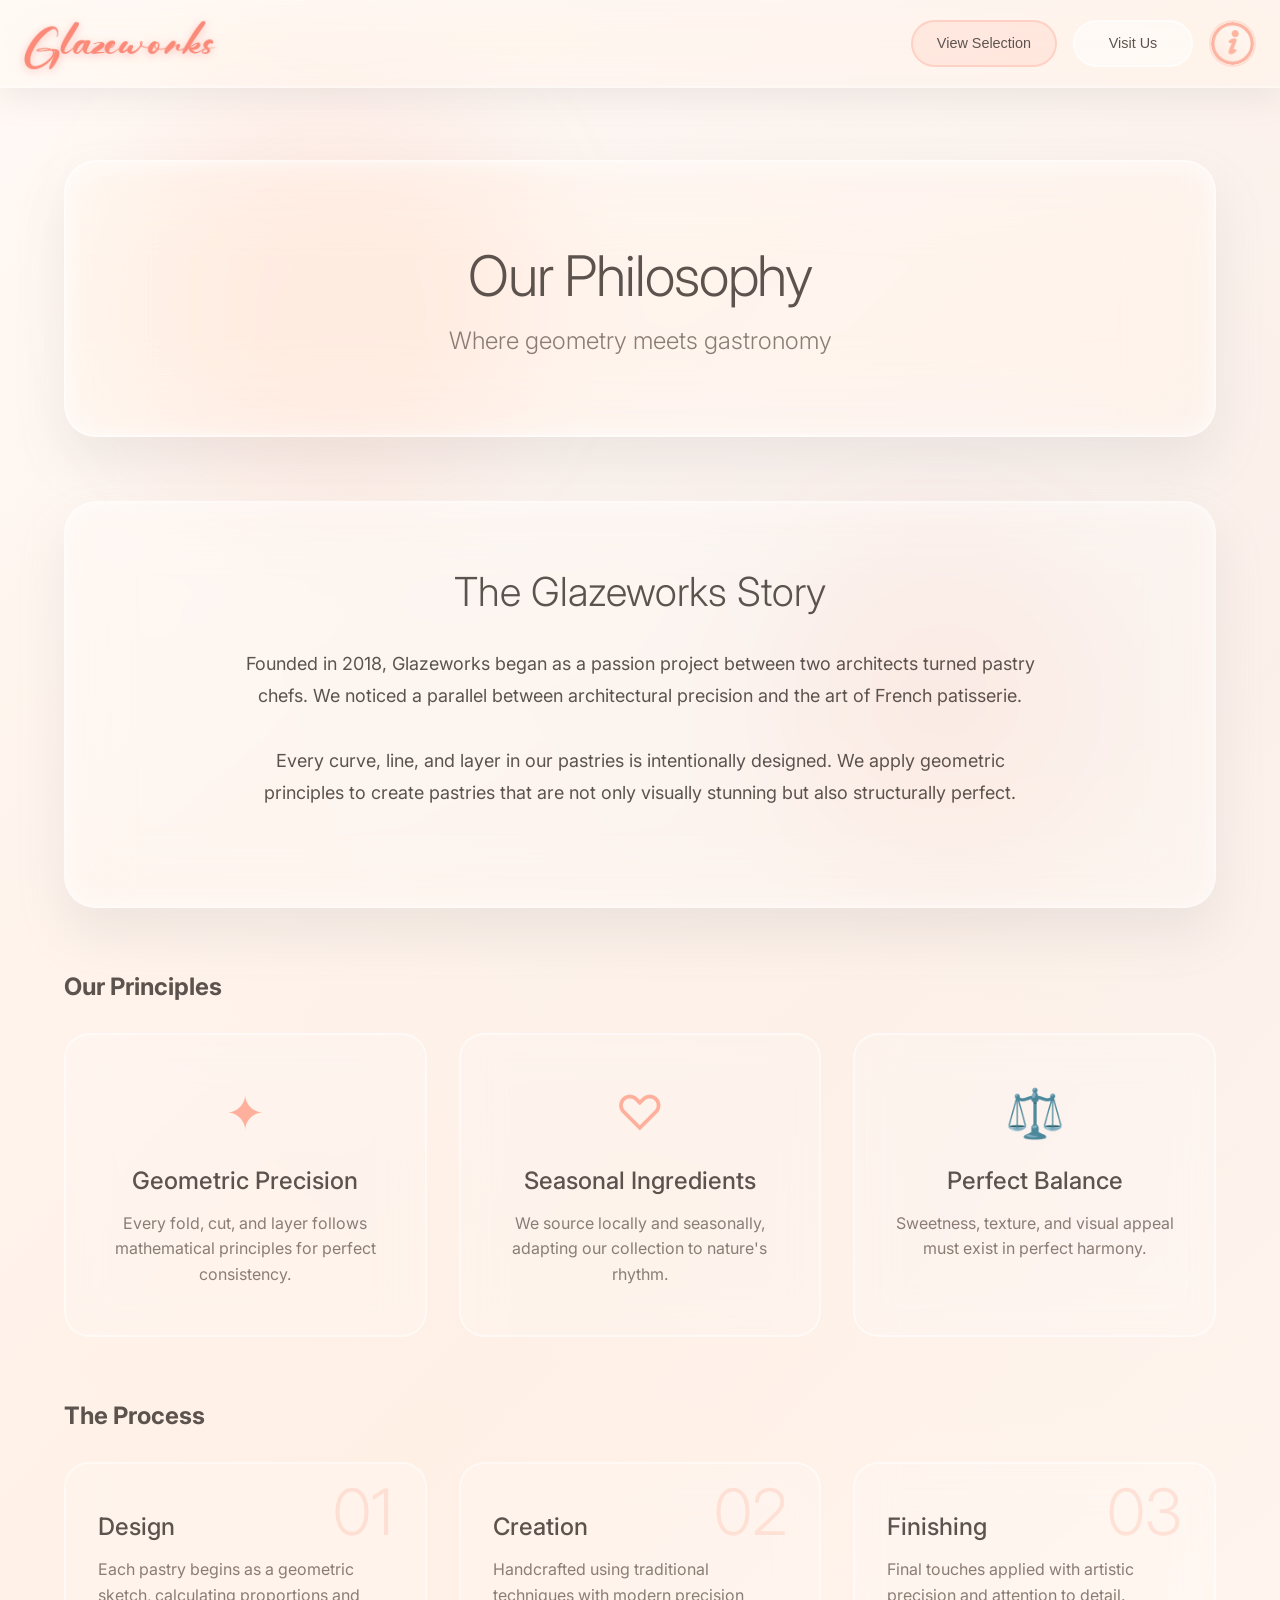
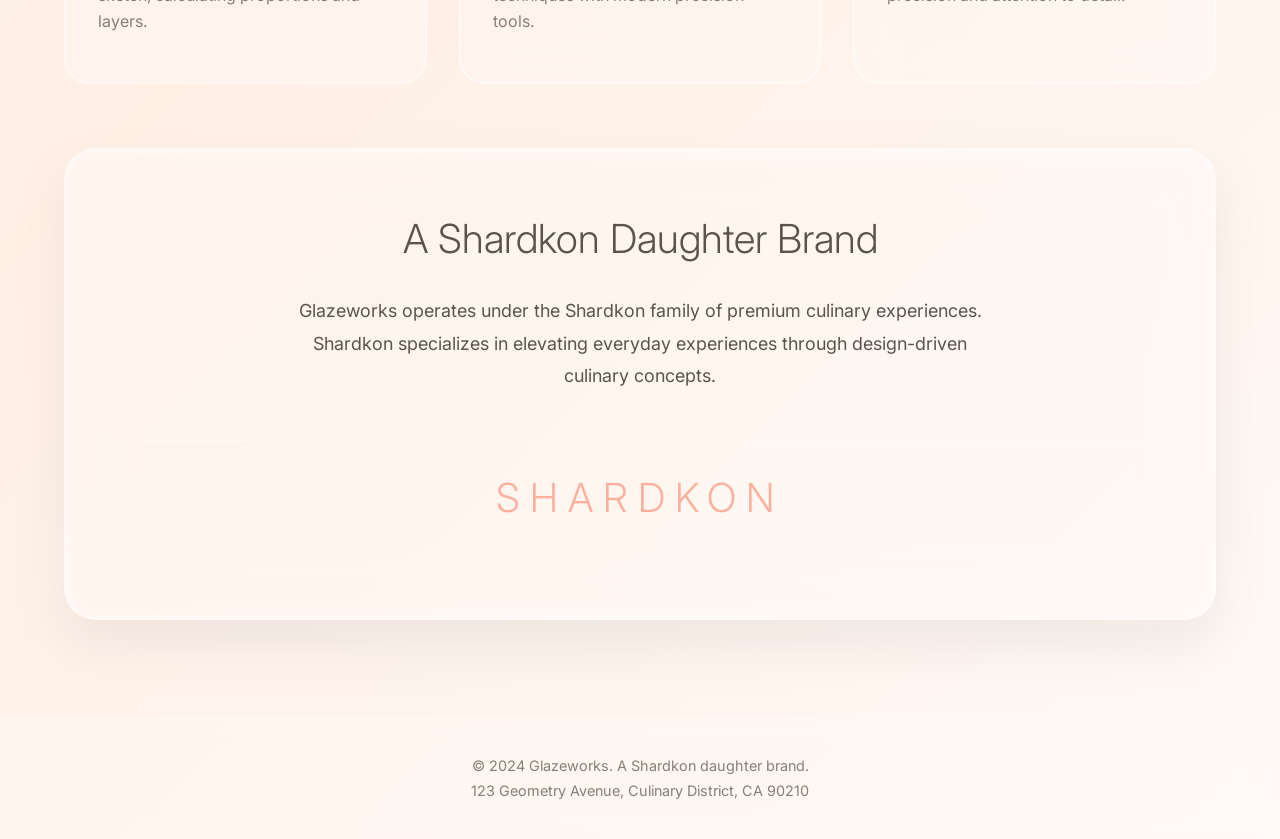
==== about.html @ 234afc3f "Add files via upload" ====
<!DOCTYPE html>
<html lang="en">
<head>
    <meta charset="UTF-8">
    <meta name="viewport" content="width=device-width, initial-scale=1.0">
    <title>Glazeworks | About</title>
    <link rel="stylesheet" href="style.css">
    <link rel="stylesheet" href="about-style.css">
    <link rel="preconnect" href="https://fonts.googleapis.com">
    <link rel="preconnect" href="https://fonts.gstatic.com" crossorigin>
    <link href="https://fonts.googleapis.com/css2?family=Inter:wght@300;400;500;600&display=swap" rel="stylesheet">
    <style>body { opacity: 0; }</style>
    <link rel="icon" type="image/png" href="bar logo.png">
</head>
<body>
    <!-- HEADER -->
    <header class="main-header">
        <div class="header-content">
            <!-- To this: -->
            <div class="logo">
                <a href="index.html" class="logo-link">
                    <img src="Glazeworks Logo-transparent.png" 
                        alt="Glazeworks" 
                        class="logo-image">
                </a>
            </div>
            <nav class="header-nav">
                <!-- <a href="index.html" class="nav-link active">Home</a> -->
                <!-- <a href="products.html" class="nav-link">Products</a> -->
                <!-- <a href="about.html" class="nav-link">About</a> -->
                <!-- <a href="contact.html" class="nav-link">Contact</a> -->
            </nav>
            <div class="header-buttons">
                <button class="header-btn secondary" onclick="window.location.href='products.html'">View Selection</button>
                <button class="header-btn" onclick="window.location.href='contact.html'">Visit Us</button>
                <!-- Add this about icon button -->
                <!-- About Image Icon -->
                <button class="header-btn about-image" onclick="window.location.href='about.html'" title="About Glazeworks">
                    <div class="image-icon">
                        <img src="about icon.png" 
                        alt="About Glazeworks" class="icon-img">
                    <div class="image-overlay"></div>
                    </div>
                </button>
            </div>
        </div>
    </header>
    
    <!-- ABOUT HERO -->
    <section class="about-hero">
        <div class="about-hero-card">
            <h1>Our Philosophy</h1>
            <p class="hero-subtitle">Where geometry meets gastronomy</p>
        </div>
    </section>
    
    <!-- ABOUT CONTENT -->
    <section class="about-content">
        <div class="about-container">
            <div class="about-story">
                <h2>The Glazeworks Story</h2>
                <div class="story-text">
                    <p>Founded in 2018, Glazeworks began as a passion project between two architects turned pastry chefs. We noticed a parallel between architectural precision and the art of French patisserie.</p>
                    <p>Every curve, line, and layer in our pastries is intentionally designed. We apply geometric principles to create pastries that are not only visually stunning but also structurally perfect.</p>
                </div>
            </div>
            
            <div class="about-principles">
                <h2>Our Principles</h2>
                <div class="principles-grid">
                    <div class="principle-card">
                        <div class="principle-icon">✦</div>
                        <h3>Geometric Precision</h3>
                        <p>Every fold, cut, and layer follows mathematical principles for perfect consistency.</p>
                    </div>
                    <div class="principle-card">
                        <div class="principle-icon">♡</div>
                        <h3>Seasonal Ingredients</h3>
                        <p>We source locally and seasonally, adapting our collection to nature's rhythm.</p>
                    </div>
                    <div class="principle-card">
                        <div class="principle-icon">⚖️</div>
                        <h3>Perfect Balance</h3>
                        <p>Sweetness, texture, and visual appeal must exist in perfect harmony.</p>
                    </div>
                </div>
            </div>
            
            <div class="about-process">
                <h2>The Process</h2>
                <div class="process-steps">
                    <div class="process-step">
                        <div class="step-number">01</div>
                        <h3>Design</h3>
                        <p>Each pastry begins as a geometric sketch, calculating proportions and layers.</p>
                    </div>
                    <div class="process-step">
                        <div class="step-number">02</div>
                        <h3>Creation</h3>
                        <p>Handcrafted using traditional techniques with modern precision tools.</p>
                    </div>
                    <div class="process-step">
                        <div class="step-number">03</div>
                        <h3>Finishing</h3>
                        <p>Final touches applied with artistic precision and attention to detail.</p>
                    </div>
                </div>
            </div>
            
            <div class="about-shardkon">
                <div class="shardkon-card">
                    <h2>A Shardkon Daughter Brand</h2>
                    <p>Glazeworks operates under the Shardkon family of premium culinary experiences. Shardkon specializes in elevating everyday experiences through design-driven culinary concepts.</p>
                    <div class="shardkon-logo">SHARDKON</div>
                </div>
            </div>
        </div>
    </section>
    
    <!-- FOOTER -->
    <footer class="main-footer">
        <p>© 2024 Glazeworks. A Shardkon daughter brand.</p>
        <p>123 Geometry Avenue, Culinary District, CA 90210</p>
    </footer>
    
    <script src="script.js"></script>
    <script>
        window.addEventListener('load', () => {
            setTimeout(() => {
                document.body.style.opacity = '1';
            }, 100);
        });
    </script>
</body>
</html>
---- style.css ----
/* GLAZEWORKS FINAL REFINEMENT */
:root {
  /* REFINED COLOR PALETTE */
  --frost-white: rgba(255, 255, 255, 0.95);
  --frost-border: rgba(255, 255, 255, 0.6);
  --frost-shadow: rgba(150, 150, 150, 0.15);
  --peach-pink: #FFB09D;
  --peach-saturated: #FF8A75;
  --text-dark: #5D534E;
  --text-light: #8A7D76;
  
  /* GLOW COLORS */
  --glow-peach: rgba(255, 176, 157, 0.3);
  --glow-pink: rgba(255, 138, 117, 0.2);
}

/* RESET */
* {
  margin: 0;
  padding: 0;
  box-sizing: border-box;
}


/* SCROLLBAR WITH PATTERN IMAGE BACKGROUND */
::-webkit-scrollbar {
    width: 16px;
    height: 16px;
    background: transparent;
}

/* Top part of the track */
::-webkit-scrollbar-track-piece:start {
    background: transparent url('transparent\ bg.png') repeat-y !important;
    background-size: 16px auto; /* Match scrollbar width */
    border-top-left-radius: 8px;
    border-top-right-radius: 8px;
    margin-top: 4px; /* Add some spacing at top */
}

/* Middle part of the track */
::-webkit-scrollbar-track-piece:middle {
    background: transparent url('transparent\ bg.png') repeat-y !important;
    background-size: 16px auto;
}

/* Bottom part of the track */
::-webkit-scrollbar-track-piece:end {
    background: transparent url('transparent\ bg.png') repeat-y !important;
    background-size: 16px auto;
    border-bottom-left-radius: 8px;
    border-bottom-right-radius: 8px;
    margin-bottom: 4px; /* Add some spacing at bottom */
}

/* For horizontal scrollbars */
::-webkit-scrollbar-track-piece:horizontal:start {
    background: transparent url('transparent\ bg.png') repeat-x !important;
    background-size: auto 16px; /* Match scrollbar height */
    border-top-left-radius: 8px;
    border-bottom-left-radius: 8px;
    margin-left: 4px;
}

::-webkit-scrollbar-track-piece:horizontal:end {
    background: transparent url('transparent\ bg.png') repeat-x !important;
    background-size: auto 16px;
    border-top-right-radius: 8px;
    border-bottom-right-radius: 8px;
    margin-right: 4px;
}

/* Thumb - Dark peach color */
::-webkit-scrollbar-thumb {
    background: rgba(255, 130, 100, 0.7);
    border-radius: 8px;
    border: 4px solid transparent;
    background-clip: content-box;
    transition: all 0.3s ease;
}

::-webkit-scrollbar-thumb:hover {
    background: rgba(255, 110, 80, 0.9);
    border: 4px solid transparent;
    background-clip: content-box;
}

::-webkit-scrollbar-thumb:active {
    background: rgba(255, 90, 60, 0.95);
    border: 4px solid transparent;
    background-clip: content-box;
}

/* Corner */
::-webkit-scrollbar-corner {
    background: transparent url('transparent\ bg.png') !important;
    background-size: 16px 16px;
}

/* Firefox fallback */
* {
    scrollbar-width: thin;
    scrollbar-color: rgba(255, 130, 100, 0.7) transparent;
}
body {
    overflow: overlay;
  font-family: 'Inter', -apple-system, BlinkMacSystemFont, sans-serif;
  background: 
    radial-gradient(circle at 20% 50%, rgba(255, 240, 230, 0.3) 0%, transparent 50%),
    radial-gradient(circle at 80% 20%, rgba(230, 240, 255, 0.2) 0%, transparent 50%),
    linear-gradient(135deg, #FFF9F5 0%, #FFF0E6 50%, #FFF9F5 100%);
  color: var(--text-dark);
  overflow-x: hidden;
  min-height: 100vh;
  position: relative;
  opacity: 1;
  transition: opacity 0.8s ease;
}

/* HEADER STYLES */
.main-header {
  position: fixed;
  top: 0;
  left: 0;
  width: 100%;
  padding: 0.5rem 1.5rem;
  background: rgba(255, 255, 255, 0.15);
  backdrop-filter: blur(20px) saturate(180%);
  -webkit-backdrop-filter: blur(20px) saturate(180%);
  border-bottom: 2px solid rgba(255, 255, 255, 0.3);
  z-index: 1000;
  box-shadow: 0 10px 30px var(--frost-shadow);
}

.header-content {
  max-width: 1400px;
  margin: 0 auto;
  display: flex;
  justify-content: space-between;
  align-items: center;
  gap: 2rem;
}

/* Add new logo image styles: */
.logo-link {
    display: flex;
    align-items: center;
    text-decoration: none;
    height: 100%;
}

.logo-image {
    height: 70px; /* Adjust based on your logo's aspect ratio */
    width: auto;
    max-width: 200px; /* Prevents it from being too wide */
    object-fit: contain;
    transition: all 0.3s cubic-bezier(0.4, 0, 0.2, 1);
    filter: drop-shadow(0 2px 4px rgba(255, 161, 161, 0.603));
}

/* Optional: Add hover effect */
.logo-image:hover {
    transform: scale(1.05);
    filter: drop-shadow(0 4px 8px rgba(255, 169, 169, 0.76));
}

/* Optional: Add subtle glow on hover */
.logo-image:hover {
    filter: 
        drop-shadow(0 4px 8px rgba(228, 167, 167, 0.829))
        drop-shadow(0 0 10px rgba(252, 165, 165, 0.651));
}

.header-nav {
  display: flex;
  gap: 2rem;
  flex: 1;
  justify-content: center;
}

.nav-link {
  text-decoration: none;
  color: var(--text-dark);
  font-weight: 400;
  font-size: 1rem;
  padding: 0.5rem 1rem;
  border-radius: 20px;
  transition: all 0.3s ease;
  position: relative;
}

.nav-link:hover {
  color: var(--peach-saturated);
  background: rgba(255, 255, 255, 0.3);
}

.nav-link.active {
  color: var(--peach-saturated);
  font-weight: 500;
}

.nav-link.active::after {
  content: '';
  position: absolute;
  bottom: -2px;
  left: 1rem;
  right: 1rem;
  height: 2px;
  background: var(--peach-pink);
  border-radius: 1px;
}

.header-buttons {
  display: flex;
  gap: 1rem;
}

.header-btn {
  padding: 0.75rem 1.5rem;
  border-radius: 25px;
  border: 2px solid rgba(255, 255, 255, 0.6);
  background: rgba(255, 255, 255, 0.4);
  backdrop-filter: blur(10px);
  color: var(--text-dark);
  font-weight: 500;
  font-size: 0.9rem;
  cursor: pointer;
  transition: all 0.3s ease;
  min-width: 120px;
}

.header-btn:hover {
  transform: translateY(-2px);
  background: rgba(255, 255, 255, 0.6);
  box-shadow: 0 10px 25px var(--frost-shadow);
}

.header-btn.secondary {
  background: rgba(255, 176, 157, 0.2);
  border-color: rgba(255, 176, 157, 0.4);
}

.header-btn.secondary:hover {
  background: rgba(255, 176, 157, 0.3);
}


/* About Image Icon Button */
.header-btn.about-image {
    width: 47px; /* Perfect circular size */
    height: 47px;
    min-width: 47px;
    padding: 0;
    display: flex;
    align-items: center;
    justify-content: center;
    border-radius: 50%;
    background: transparent;
    border: 2px solid rgba(255, 176, 157, 0.3);
    overflow: hidden;
    position: relative;
    transition: all 0.3s cubic-bezier(0.4, 0, 0.2, 1);
}

.header-btn.about-image:hover {
    border-color: var(--peach-pink);
    transform: translateY(-2px) scale(1.1);
    box-shadow: 
        0 10px 20px rgba(255, 176, 157, 0.3),
        0 0 20px rgba(255, 176, 157, 0.2),
        inset 0 0 0 2px rgba(255, 255, 255, 0.5);
}

.image-icon {
    width: 100%;
    height: 100%;
    border-radius: 50%;
    overflow: hidden;
    position: relative;
    display: flex;
    align-items: center;
    justify-content: center;
}

.icon-img {
    width: 100%;
    height: 100%;
    object-fit: cover;
    object-position: center;
    transition: transform 0.4s ease, filter 0.4s ease;
}

.image-overlay {
    position: absolute;
    top: 0;
    left: 0;
    width: 100%;
    height: 100%;
    background: linear-gradient(
        45deg,
        rgba(255, 176, 157, 0.2) 0%,
        rgba(255, 176, 157, 0) 60%
    );
    border-radius: 50%;
    transition: all 0.4s ease;
}

.header-btn.about-image:hover .icon-img {
    transform: scale(1.15);
    filter: brightness(1.1) saturate(1.2);
}

.header-btn.about-image:hover .image-overlay {
    background: linear-gradient(
        45deg,
        rgba(255, 138, 117, 0.3) 0%,
        rgba(255, 138, 117, 0.1) 50%,
        rgba(255, 138, 117, 0) 70%
    );
}




/* FOOTER */
.main-footer {
  text-align: center;
  padding: 2rem;
  color: var(--text-light);
  font-size: 0.9rem;
  background: rgba(255, 255, 255, 0.2);
  backdrop-filter: blur(10px);
  border-top: 1px solid rgba(255, 255, 255, 0.3);
  margin-top: 4rem;
}

.main-footer p {
  margin: 0.5rem 0;
}

/* BACKGROUND EFFECTS */
.glow-effects {
  position: fixed;
  top: 0;
  left: 0;
  width: 100%;
  height: 100%;
  z-index: -3;
  pointer-events: none;
  opacity: 0.5;
}

.glow-orb {
  position: absolute;
  border-radius: 50%;
  filter: blur(60px);
  animation: floatOrb 20s infinite ease-in-out;
}

.glow-1 {
  width: 400px;
  height: 400px;
  background: var(--glow-peach);
  top: 10%;
  left: 10%;
  animation-delay: 0s;
}

.glow-2 {
  width: 300px;
  height: 300px;
  background: var(--glow-pink);
  top: 60%;
  right: 15%;
  animation-delay: -7s;
}

@keyframes floatOrb {
  0%, 100% { transform: translate(0, 0) scale(1); opacity: 0.4; }
  33% { transform: translate(30px, -30px) scale(1.1); opacity: 0.6; }
  66% { transform: translate(-20px, 20px) scale(0.9); opacity: 0.5; }
}

/* HERO SECTION */
.hero {
  min-height: 100vh;
  display: flex;
  flex-direction: column;
  align-items: center;
  justify-content: center;
  padding: 2rem;
  position: relative;
  z-index: 1;
  padding-top: 8rem; /* Account for fixed header */
}

/* MAIN FROSTED GLASS CARD */
.main-glass-card {
  width: 65vw;
  max-width: 900px;
  min-width: 300px;
  background: rgba(255, 255, 255, 0.25);
  backdrop-filter: blur(40px) saturate(200%);
  -webkit-backdrop-filter: blur(40px) saturate(200%);
  border: 2px solid var(--frost-border);
  border-radius: 40px;
  padding: 6rem 5rem;
  text-align: center;
  position: relative;
  z-index: 10;
  box-shadow: 
    0 0 0 1px rgba(255, 255, 255, 0.8),
    0 30px 60px var(--frost-shadow),
    0 50px 100px rgba(0, 0, 0, 0.05),
    inset 0 2px 20px rgba(255, 255, 255, 0.6),
    inset 0 -2px 20px rgba(255, 255, 255, 0.4);
  animation: cardFloat 8s ease-in-out infinite;
  margin: 0 auto 8rem auto;
}

@keyframes cardFloat {
  0%, 100% { transform: translateY(0px) rotateX(0deg); }
  50% { transform: translateY(-20px) rotateX(2deg); }
}

/* TAGLINE */
.tagline {
  font-size: clamp(3rem, 4vw, 4.5rem);
  font-weight: 300;
  color: var(--text-dark);
  line-height: 1.1;
  margin-bottom: 3rem;
  letter-spacing: -0.02em;
  text-shadow: 
    0 2px 4px rgba(0, 0, 0, 0.05),
    0 0 40px rgba(255, 255, 255, 0.5);
  position: relative;
}

.tagline::after {
  content: '';
  position: absolute;
  bottom: -1.5rem;
  left: 50%;
  transform: translateX(-50%);
  width: 100px;
  height: 3px;
  background: linear-gradient(90deg, 
    transparent, 
    var(--peach-pink), 
    transparent);
  border-radius: 2px;
}

/* BUTTON GROUP - VIEW OUR SELECTION CENTERED */
.button-group-center {
  display: flex;
  flex-direction: column;
  align-items: center;
  gap: 2rem;
  margin-top: 4rem;
  position: relative;
}

/* VIEW MENU BUTTON - CENTERED ALONE */
.glass-button-primary {
  padding: 1.75rem 4rem;
  border-radius: 50px;
  border: 2px solid rgba(255, 255, 255, 0.9);
  background: linear-gradient(135deg, 
    var(--peach-pink) 0%, 
    #FFC9BC 100%);
  backdrop-filter: blur(20px);
  -webkit-backdrop-filter: blur(20px);
  color: white;
  font-size: 1.25rem;
  font-weight: 600;
  cursor: pointer;
  transition: all 0.4s cubic-bezier(0.4, 0, 0.2, 1);
  position: relative;
  overflow: hidden;
  box-shadow: 
    0 20px 40px rgba(255, 176, 157, 0.3),
    inset 0 2px 15px rgba(255, 255, 255, 0.6),
    0 0 0 2px rgba(255, 255, 255, 0.7);
  letter-spacing: 0.5px;
  transform: translateY(-10px);
  z-index: 2;
  margin-bottom: 1.5rem;
}

.glass-button-primary:hover {
  transform: translateY(-15px) scale(1.05);
  background: linear-gradient(135deg, 
    var(--peach-saturated) 0%, 
    #FFA08D 100%);
  box-shadow: 
    0 30px 60px rgba(255, 138, 117, 0.4),
    inset 0 2px 25px rgba(255, 255, 255, 0.8),
    0 0 30px rgba(255, 138, 117, 0.5),
    0 0 60px rgba(255, 138, 117, 0.2);
}

/* ORDER PICKUP & VISIT US - HORIZONTAL PAIR BELOW */
.button-pair {
  display: flex;
  gap: 2rem;
  justify-content: center;
  width: 100%;
}

.glass-button {
  padding: 1.5rem 3rem;
  border-radius: 50px;
  border: 2px solid rgba(255, 255, 255, 0.8);
  background: rgba(255, 255, 255, 0.6);
  backdrop-filter: blur(20px);
  -webkit-backdrop-filter: blur(20px);
  color: var(--text-dark);
  font-size: 1.125rem;
  font-weight: 500;
  cursor: pointer;
  transition: all 0.4s cubic-bezier(0.4, 0, 0.2, 1);
  position: relative;
  overflow: hidden;
  box-shadow: 
    0 15px 35px var(--frost-shadow),
    inset 0 2px 10px rgba(255, 255, 255, 0.8),
    0 0 0 1px rgba(255, 255, 255, 0.5);
  letter-spacing: 0.5px;
  min-width: 180px;
  text-align: center;
}

.glass-button:hover {
  transform: translateY(-5px) scale(1.05);
  border-color: rgba(255, 255, 255, 1);
  box-shadow: 
    0 25px 50px rgba(150, 150, 150, 0.25),
    inset 0 2px 20px rgba(255, 255, 255, 0.9),
    0 0 20px var(--glow-peach),
    0 0 40px rgba(255, 179, 161, 0.1);
}

/* SUBTAGLINE */
.subtagline {
  font-size: 1.25rem;
  color: var(--text-light);
  margin-top: 2rem;
  font-weight: 300;
  letter-spacing: 0.5px;
  opacity: 0.9;
}

/* SIGNATURE COLLECTION - FIXED CLIPPING */
.signature-section {
  width: 90%;
  max-width: 1200px;
  margin: 0 auto 8rem auto; /* MORE MARGIN FOR TALLER BOUNDARY */
  position: relative;
}

.section-header {
  text-align: center;
  margin-bottom: 3rem;
}

.section-header h2 {
  font-size: 2.5rem;
  font-weight: 400;
  color: var(--text-dark);
  margin-bottom: 1rem;
}

.horizontal-scroll-container {
  position: relative;
  width: 100%;
  overflow: hidden; /* Keep hidden for container */
  padding: 5rem 0; /* TALLER BOUNDARY */
  margin: 2rem 0;
  background: rgba(255, 255, 255, 0.05);
  border-radius: 32px;
  border: 2px solid rgba(255, 255, 255, 0.4); /* VISIBLE BORDER */
  box-shadow: 
    inset 0 2px 10px rgba(255, 255, 255, 0.3),
    0 10px 30px var(--frost-shadow);
}

.horizontal-scroll {
  display: flex;
  gap: 2.5rem;
  padding: 0 4rem;
  scroll-behavior: smooth;
  overflow-x: auto;
  scrollbar-width: none;
  -ms-overflow-style: none;
}

.horizontal-scroll::-webkit-scrollbar {
  display: none;
}

.scroll-item {
  flex: 0 0 auto;
  width: 280px;
  text-align: center;
  transition: all 0.4s cubic-bezier(0.4, 0, 0.2, 1);
  position: relative;
  margin: 1rem 0; /* VERTICAL SPACING */
}

/* FIXED IMAGE CONTAINER - NO CLIPPING */
.image-container {
  width: 100%;
  height: 280px;
  position: relative;
  overflow: hidden;
  border-radius: 25px;
  border: 3px solid rgba(255, 255, 255, 0.9);
  box-shadow: 
    0 20px 40px var(--frost-shadow),
    inset 0 2px 15px rgba(255, 255, 255, 0.6);
  background: rgba(255, 255, 255, 0.3);
  backdrop-filter: blur(10px);
}

.image-container img {
  width: 100%;
  height: 100%;
  object-fit: cover;
  object-position: center;
  transition: transform 0.4s ease;
  display: block;
}

.scroll-item h3 {
  font-size: 1.25rem;
  font-weight: 500;
  margin: 1.5rem 0 0.5rem;
  color: var(--text-dark);
}

.scroll-item p {
  font-size: 0.875rem;
  color: var(--text-light);
  margin: 0;
}

.scroll-item.active {
  transform: scale(1.15);
  z-index: 20;
}

.scroll-item.active .image-container {
  border-color: var(--peach-pink);
  box-shadow: 
    0 30px 60px rgba(255, 176, 157, 0.25),
    inset 0 2px 25px rgba(255, 255, 255, 0.8),
    0 0 30px rgba(255, 176, 157, 0.3);
}

.scroll-item.active img {
  transform: scale(1.05);
}

/* SCROLL ARROWS */
.scroll-arrow {
  position: absolute;
  top: 50%;
  transform: translateY(-50%);
  width: 60px;
  height: 60px;
  background: rgba(255, 255, 255, 0.8);
  backdrop-filter: blur(10px);
  border-radius: 50%;
  border: 2px solid rgba(255, 255, 255, 0.9);
  display: flex;
  align-items: center;
  justify-content: center;
  cursor: pointer;
  z-index: 30;
  transition: all 0.3s ease;
  box-shadow: 0 10px 25px var(--frost-shadow);
  color: var(--peach-pink);
  font-size: 1.5rem;
  user-select: none;
}

.scroll-arrow:hover {
  background: rgba(255, 255, 255, 0.95);
  transform: translateY(-50%) scale(1.1);
  color: var(--peach-saturated);
  box-shadow: 0 15px 35px rgba(255, 176, 157, 0.2);
}

.scroll-arrow.left {
  left: 20px;
}

.scroll-arrow.right {
  right: 20px;
}

/* TWO COLUMN LAYOUT */
.two-column-layout {
  display: grid;
  grid-template-columns: 1fr 1fr;
  gap: 3rem;
  width: 90%;
  max-width: 1200px;
  margin: 0 auto 6rem auto;
  align-items: stretch;
}

/* FROSTED GLASS CARDS */
.frosted-card {
  background: rgba(255, 255, 255, 0.2);
  backdrop-filter: blur(30px) saturate(180%);
  -webkit-backdrop-filter: blur(30px) saturate(180%);
  border: 2px solid rgba(255, 255, 255, 0.6);
  border-radius: 32px;
  padding: 3rem 2.5rem;
  transition: all 0.4s cubic-bezier(0.4, 0, 0.2, 1);
  position: relative;
  overflow: visible;
  box-shadow: 
    0 25px 50px var(--frost-shadow),
    inset 0 2px 15px rgba(255, 255, 255, 0.6),
    0 0 0 1px rgba(255, 255, 255, 0.4);
  height: 500px;
  display: flex;
  flex-direction: column;
}

.frosted-card h2 {
  font-size: 2rem;
  font-weight: 400;
  margin-bottom: 2rem;
  color: var(--text-dark);
  position: relative;
  display: inline-block;
}

.frosted-card h2::after {
  content: '';
  position: absolute;
  bottom: -10px;
  left: 0;
  width: 40px;
  height: 2px;
  background: linear-gradient(90deg, var(--peach-pink), transparent);
  border-radius: 2px;
}

/* COFFEE & TEA - WIDER CARD */
.coffee-card {
  position: relative;
  overflow: hidden;
  padding: 3rem 3rem; /* WIDER PADDING */
}

.scrollable-menu {
  flex: 1;
  overflow-y: auto;
  padding-right: 1rem; /* MORE PADDING */
  scrollbar-width: thin;
  scrollbar-color: var(--peach-pink) transparent;
  position: relative;
}

.scrollable-menu::-webkit-scrollbar {
  width: 6px; /* THICKER SCROLLBAR */
}

.scrollable-menu::-webkit-scrollbar-track {
  background: rgba(255, 255, 255, 0.2);
  border-radius: 10px;
}

.scrollable-menu::-webkit-scrollbar-thumb {
  background: var(--peach-pink);
  border-radius: 10px;
}

.menu-items {
  margin-top: 1rem;
  position: relative;
}

/* WIDER MENU ITEMS FOR COFFEE CARD */
.menu-item {
  display: flex;
  justify-content: space-between;
  align-items: center;
  padding: 1.2rem 1.8rem; /* MORE PADDING FOR WIDER CARD */
  margin-bottom: 1rem;
  border-radius: 20px;
  background: rgba(255, 255, 255, 0.3);
  border: 1px solid rgba(255, 255, 255, 0.5);
  transition: all 0.3s cubic-bezier(0.4, 0, 0.2, 1);
  position: relative;
  overflow: visible;
  backdrop-filter: blur(10px);
  width: calc(100% - 0.5rem);
  margin-left: 0.25rem;
  z-index: 1;
}

.menu-item:hover {
  transform: translateX(12px) scale(1.08); /* MORE TRANSFORM */
  background: rgba(255, 255, 255, 0.85); /* MORE OPAQUE */
  border-color: var(--peach-pink);
  box-shadow: 
    0 20px 40px rgba(255, 176, 157, 0.3),
    0 0 0 3px rgba(255, 176, 157, 0.3);
  z-index: 100;
  padding: 1.2rem 2rem; /* MORE EXPANSION */
}

.item-name, .item-price {
  position: relative;
  z-index: 2;
  transition: all 0.3s ease;
  font-size: 1rem; /* NORMAL FONT */
}

.menu-item:hover .item-name {
  color: var(--peach-saturated);
  font-weight: 600;
}

.menu-item:hover .item-price {
  color: var(--peach-saturated);
  font-weight: 700;
}

/* PHILOSOPHY CARD */
.about-text {
  font-size: 1.125rem;
  line-height: 1.8;
  color: var(--text-dark);
  margin-bottom: 1.5rem;
}

.about-text em {
  font-style: normal;
  color: var(--peach-saturated);
  font-weight: 500;
}

.geometric-accent {
  width: 60px;
  height: 60px;
  margin-top: auto;
  background: linear-gradient(135deg, 
    transparent 45%, 
    rgba(255, 176, 157, 0.3) 50%, 
    transparent 55%);
  animation: gentleSpin 20s linear infinite;
  filter: blur(1px);
}

@keyframes gentleSpin {
  from { transform: rotate(0deg); }
  to { transform: rotate(360deg); }
}

/* VISIT SECTION */
.visit-section {
  width: 90%;
  max-width: 1200px;
  margin: 0 auto 6rem auto;
  height: 400px;
}

.visit-card {
  background: rgba(255, 255, 255, 0.2);
  backdrop-filter: blur(30px) saturate(180%);
  -webkit-backdrop-filter: blur(30px) saturate(180%);
  border: 2px solid rgba(255, 255, 255, 0.6);
  border-radius: 32px;
  padding: 3rem;
  height: 100%;
  display: grid;
  grid-template-columns: 1fr 1fr;
  gap: 3rem;
  box-shadow: 
    0 25px 50px var(--frost-shadow),
    inset 0 2px 15px rgba(255, 255, 255, 0.6),
    0 0 0 1px rgba(255, 255, 255, 0.4);
}

.visit-info h2 {
  font-size: 2rem;
  font-weight: 400;
  margin-bottom: 2rem;
  color: var(--text-dark);
}

.visit-details {
  margin-bottom: 2rem;
}

.visit-details p {
  display: flex;
  align-items: flex-start;
  gap: 1rem;
  margin-bottom: 1.5rem;
  font-size: 1.125rem;
  color: var(--text-dark);
  line-height: 1.6;
}

.map-container {
  background: linear-gradient(135deg, rgba(255, 255, 255, 0.3), rgba(255, 248, 240, 0.2));
  border-radius: 20px;
  border: 2px solid rgba(255, 255, 255, 0.6);
  display: flex;
  align-items: center;
  justify-content: center;
  box-shadow: 
    inset 0 2px 10px rgba(255, 255, 255, 0.6),
    0 10px 25px var(--frost-shadow);
  padding: 2rem;
  overflow: hidden;
}

.map-placeholder {
  text-align: center;
  color: var(--text-light);
  width: 100%;
}

.map-placeholder p {
  margin-bottom: 0.5rem;
}

/* CURSOR HALO */
.cursor-halo {
  position: fixed;
  width: 150px;
  height: 150px;
  background: radial-gradient(
    circle at center,
    rgba(255, 176, 157, 0.3) 0%,
    rgba(255, 176, 157, 0.15) 30%,
    rgba(255, 176, 157, 0.05) 50%,
    transparent 70%
  );
  border-radius: 50%;
  pointer-events: none;
  z-index: 9999;
  filter: blur(25px);
  opacity: 0;
  transition: opacity 0.3s ease, transform 0.2s ease;
  transform: translate(-50%, -50%) scale(0.8);
  left: -999px;
  top: -999px;
  mix-blend-mode: screen;
}

.cursor-halo.active {
  opacity: 0.7;
  transform: translate(-50%, -50%) scale(1);
}

.cursor-halo.hovering {
  background: radial-gradient(
    circle at center,
    rgba(255, 176, 157, 0.5) 0%,
    rgba(255, 176, 157, 0.3) 30%,
    rgba(255, 176, 157, 0.1) 50%,
    transparent 70%
  );
  filter: blur(30px);
  transform: translate(-50%, -50%) scale(1.3);
  opacity: 0.9;
}

/* RESPONSIVE */
@media (max-width: 1200px) {
  .main-glass-card {
    width: 75vw;
    padding: 5rem 4rem;
  }
  
  .two-column-layout {
    grid-template-columns: 1fr;
    gap: 2rem;
  }
  
  .frosted-card {
    height: auto;
    min-height: 400px;
  }
  
  .visit-card {
    grid-template-columns: 1fr;
    gap: 2rem;
    height: auto;
    min-height: 400px;
  }
  
  .header-nav {
    gap: 1rem;
  }
}

@media (max-width: 1024px) {
  .header-content {
    flex-wrap: wrap;
    gap: 1rem;
  }
  
  .header-nav {
    order: 3;
    width: 100%;
    justify-content: center;
    margin-top: 1rem;
  }
}

@media (max-width: 768px) {
  .hero {
    padding: 1.5rem;
    min-height: 90vh;
    padding-top: 10rem; /* More space for mobile header */
  }
  
  .main-header {
    padding: 0.5rem;
  }
  
  .header-buttons {
    display: none; /* Hide buttons on mobile */
  }
  
  .main-glass-card {
    width: 90vw;
    padding: 4rem 3rem;
    margin-bottom: 4rem;
  }
  
  .button-group-center {
    gap: 1.5rem;
  }
  
  .button-pair {
    flex-direction: column;
    gap: 1rem;
    align-items: center;
  }
  
  .glass-button-primary {
    transform: translateY(0);
    margin-bottom: 1rem;
  }
  
  .glass-button-primary:hover {
    transform: translateY(-5px) scale(1.05);
  }
  
  .glass-button {
    min-width: 200px;
    padding: 1.25rem 2rem;
  }
  
  .scroll-arrow {
    display: none;
  }
  
  .horizontal-scroll {
    padding: 0 1rem;
  }
  
  .horizontal-scroll-container {
    padding: 3rem 0;
  }
  
  .tagline {
    font-size: 2.5rem;
    line-height: 1.2;
  }
  
  .frosted-card {
    padding: 2rem 1.5rem;
  }
  
  .coffee-card {
    padding: 2rem 1.5rem;
  }
}

@media (max-width: 480px) {
  .main-glass-card {
    padding: 3rem 2rem;
    border-radius: 30px;
  }
  
  .tagline {
    font-size: 2rem;
  }
  
  .glass-button-primary,
  .glass-button {
    padding: 1.25rem 1.5rem;
    font-size: 1rem;
  }
  
  .scroll-item {
    width: 240px;
  }
  
  .image-container {
    height: 240px;
  }
  
  .frosted-card,
  .visit-card {
    padding: 2rem 1.5rem;
    border-radius: 28px;
  }
  
  .menu-item {
    padding: 1rem 1.2rem;
    margin-bottom: 0.7rem;
  }
  
  .logo h1 {
    font-size: 1.5rem;
  }
  
  .nav-link {
    font-size: 0.9rem;
    padding: 0.4rem 0.8rem;
  }
}
---- about-style.css ----
/* ABOUT PAGE STYLES */
body {
  padding-top: 8rem;
}

/* ABOUT HERO */
.about-hero {
  width: 90%;
  max-width: 1200px;
  margin: 2rem auto 4rem auto;
}

.about-hero-card {
  background: rgba(255, 255, 255, 0.2);
  backdrop-filter: blur(40px) saturate(200%);
  border: 2px solid rgba(255, 255, 255, 0.6);
  border-radius: 32px;
  padding: 5rem 4rem;
  text-align: center;
  box-shadow: 
    0 25px 50px var(--frost-shadow),
    inset 0 2px 20px rgba(255, 255, 255, 0.6);
}

.about-hero-card h1 {
  font-size: 3.5rem;
  font-weight: 300;
  color: var(--text-dark);
  margin-bottom: 1rem;
  letter-spacing: -0.02em;
}

.hero-subtitle {
  font-size: 1.5rem;
  color: var(--text-light);
  font-weight: 300;
}

/* ABOUT CONTENT */
.about-content {
  width: 90%;
  max-width: 1200px;
  margin: 0 auto 6rem auto;
}

.about-container {
  display: flex;
  flex-direction: column;
  gap: 4rem;
}

/* ABOUT STORY */
.about-story {
  background: rgba(255, 255, 255, 0.2);
  backdrop-filter: blur(30px);
  border: 2px solid rgba(255, 255, 255, 0.5);
  border-radius: 32px;
  padding: 4rem;
  box-shadow: 
    0 25px 50px var(--frost-shadow),
    inset 0 2px 20px rgba(255, 255, 255, 0.6);
}

.about-story h2 {
  font-size: 2.5rem;
  font-weight: 300;
  color: var(--text-dark);
  margin-bottom: 2rem;
  text-align: center;
}

.story-text {
  max-width: 800px;
  margin: 0 auto;
}

.story-text p {
  font-size: 1.125rem;
  line-height: 1.8;
  color: var(--text-dark);
  margin-bottom: 2rem;
  text-align: center;
}

/* PRINCIPLES GRID */
.principles-grid {
  display: grid;
  grid-template-columns: repeat(auto-fit, minmax(300px, 1fr));
  gap: 2rem;
  margin-top: 2rem;
}

.principle-card {
  background: rgba(255, 255, 255, 0.2);
  backdrop-filter: blur(20px);
  border: 2px solid rgba(255, 255, 255, 0.5);
  border-radius: 25px;
  padding: 3rem 2rem;
  text-align: center;
  transition: all 0.3s cubic-bezier(0.4, 0, 0.2, 1);
}

.principle-card:hover {
  transform: translateY(-10px);
  border-color: var(--peach-pink);
  box-shadow: 
    0 25px 50px rgba(255, 176, 157, 0.2),
    inset 0 2px 15px rgba(255, 255, 255, 0.8);
}

.principle-icon {
  font-size: 3rem;
  margin-bottom: 1.5rem;
  color: var(--peach-pink);
}

.principle-card h3 {
  font-size: 1.5rem;
  font-weight: 500;
  margin-bottom: 1rem;
  color: var(--text-dark);
}

.principle-card p {
  font-size: 1rem;
  line-height: 1.6;
  color: var(--text-light);
}

/* PROCESS STEPS */
.process-steps {
  display: grid;
  grid-template-columns: repeat(auto-fit, minmax(300px, 1fr));
  gap: 2rem;
  margin-top: 2rem;
}

.process-step {
  background: rgba(255, 255, 255, 0.2);
  backdrop-filter: blur(20px);
  border: 2px solid rgba(255, 255, 255, 0.5);
  border-radius: 25px;
  padding: 3rem 2rem;
  position: relative;
  transition: all 0.3s cubic-bezier(0.4, 0, 0.2, 1);
}

.process-step:hover {
  transform: translateY(-5px);
  border-color: var(--peach-pink);
  box-shadow: 
    0 20px 40px rgba(255, 176, 157, 0.2),
    inset 0 2px 15px rgba(255, 255, 255, 0.8);
}

.step-number {
  font-size: 4rem;
  font-weight: 300;
  color: var(--peach-pink);
  opacity: 0.3;
  position: absolute;
  top: 1rem;
  right: 2rem;
  line-height: 1;
}

.process-step h3 {
  font-size: 1.5rem;
  font-weight: 500;
  margin-bottom: 1rem;
  color: var(--text-dark);
}

.process-step p {
  font-size: 1rem;
  line-height: 1.6;
  color: var(--text-light);
}

/* SHARDKON CARD */
.shardkon-card {
  background: rgba(255, 255, 255, 0.2);
  backdrop-filter: blur(30px);
  border: 2px solid rgba(255, 255, 255, 0.5);
  border-radius: 32px;
  padding: 4rem;
  text-align: center;
  box-shadow: 
    0 25px 50px var(--frost-shadow),
    inset 0 2px 20px rgba(255, 255, 255, 0.6);
}

.shardkon-card h2 {
  font-size: 2.5rem;
  font-weight: 300;
  color: var(--text-dark);
  margin-bottom: 2rem;
}

.shardkon-card p {
  font-size: 1.125rem;
  line-height: 1.8;
  color: var(--text-dark);
  max-width: 700px;
  margin: 0 auto 3rem auto;
}

.shardkon-logo {
  font-size: 2.5rem;
  font-weight: 300;
  color: var(--peach-pink);
  letter-spacing: 10px;
  padding: 2rem;
  border-top: 1px solid rgba(255, 255, 255, 0.3);
}

/* RESPONSIVE */
@media (max-width: 1024px) {
  .principles-grid,
  .process-steps {
    grid-template-columns: repeat(auto-fit, minmax(250px, 1fr));
  }
}

@media (max-width: 768px) {
  .about-hero-card {
    padding: 4rem 3rem;
  }
  
  .about-hero-card h1 {
    font-size: 2.5rem;
  }
  
  .hero-subtitle {
    font-size: 1.25rem;
  }
  
  .about-story {
    padding: 3rem 2rem;
  }
  
  .about-story h2 {
    font-size: 2rem;
  }
  
  .principles-grid,
  .process-steps {
    grid-template-columns: 1fr;
  }
  
  .shardkon-card {
    padding: 3rem 2rem;
  }
  
  .shardkon-card h2 {
    font-size: 2rem;
  }
  
  .shardkon-logo {
    font-size: 2rem;
    letter-spacing: 5px;
  }
}

@media (max-width: 480px) {
  .about-hero-card {
    padding: 3rem 2rem;
  }
  
  .about-hero-card h1 {
    font-size: 2rem;
  }
  
  .hero-subtitle {
    font-size: 1rem;
  }
  
  .principle-card,
  .process-step {
    padding: 2rem 1.5rem;
  }
  
  .step-number {
    font-size: 3rem;
  }
}
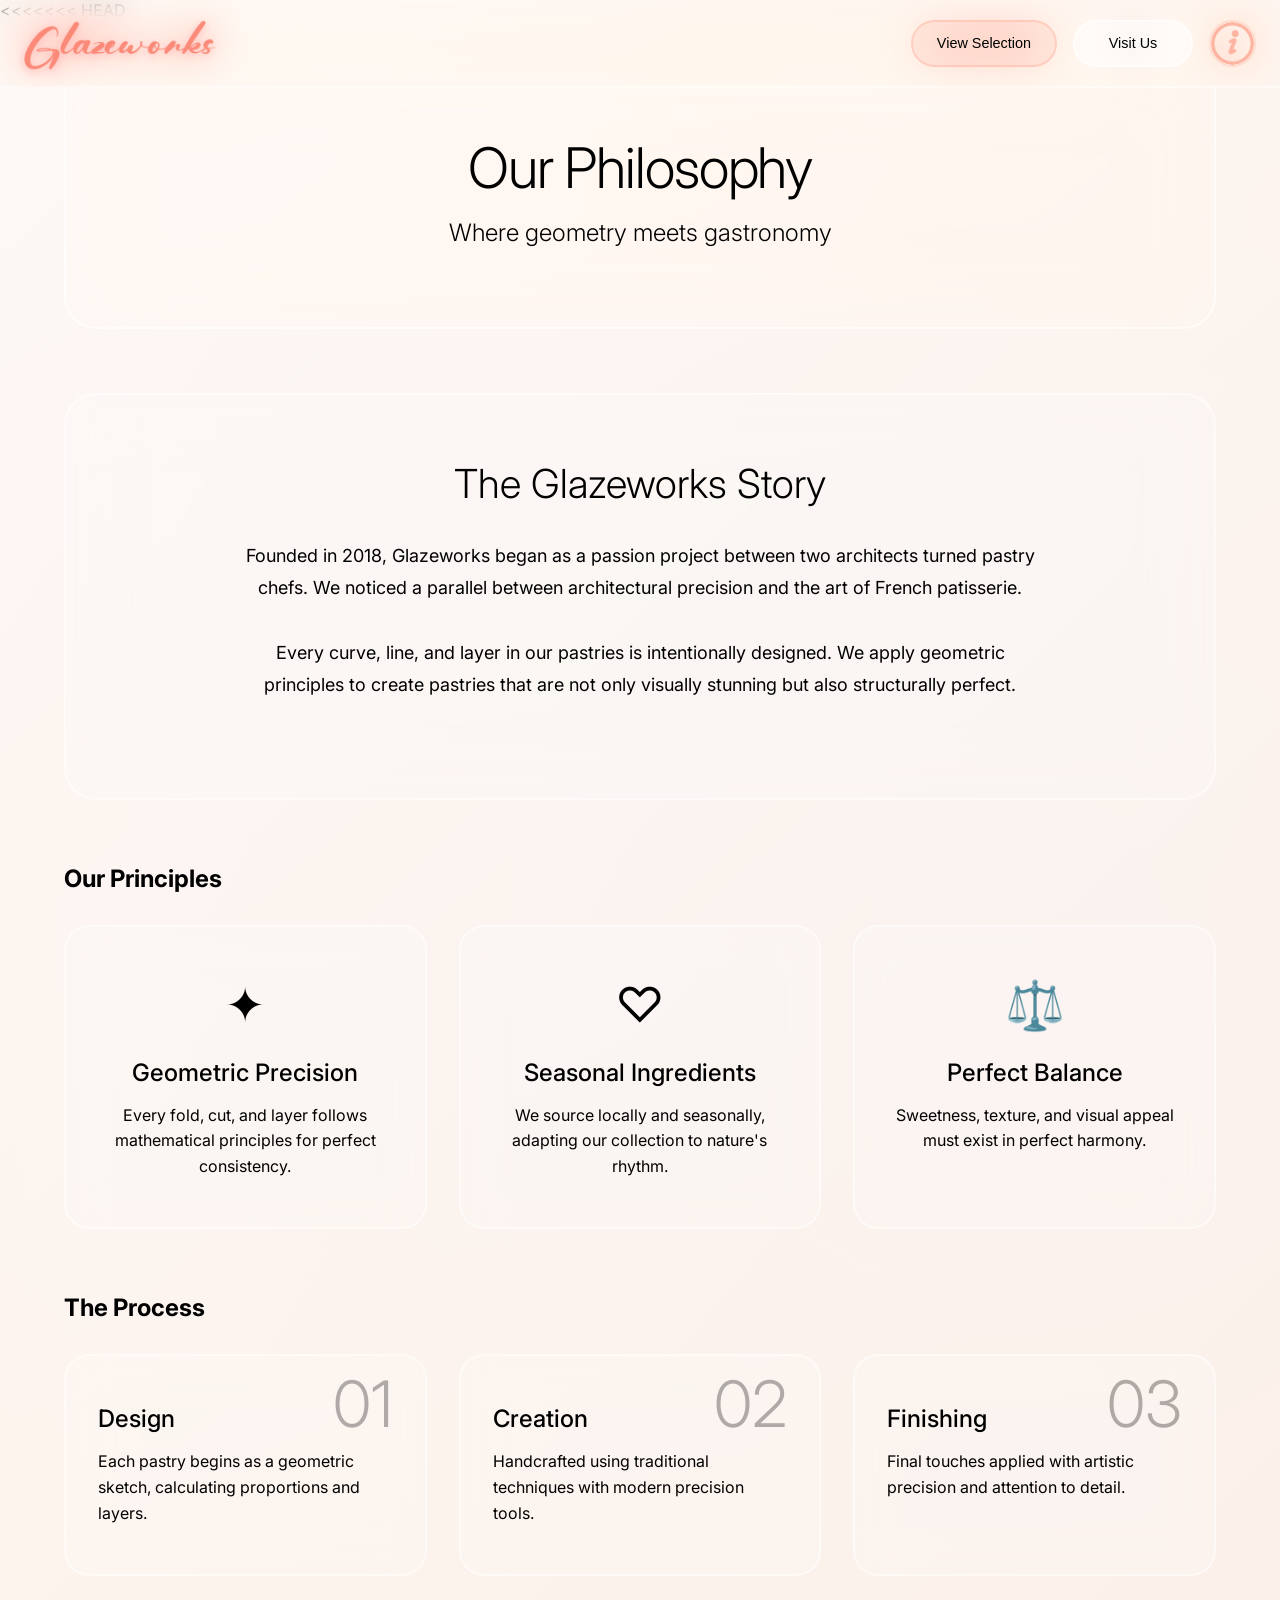
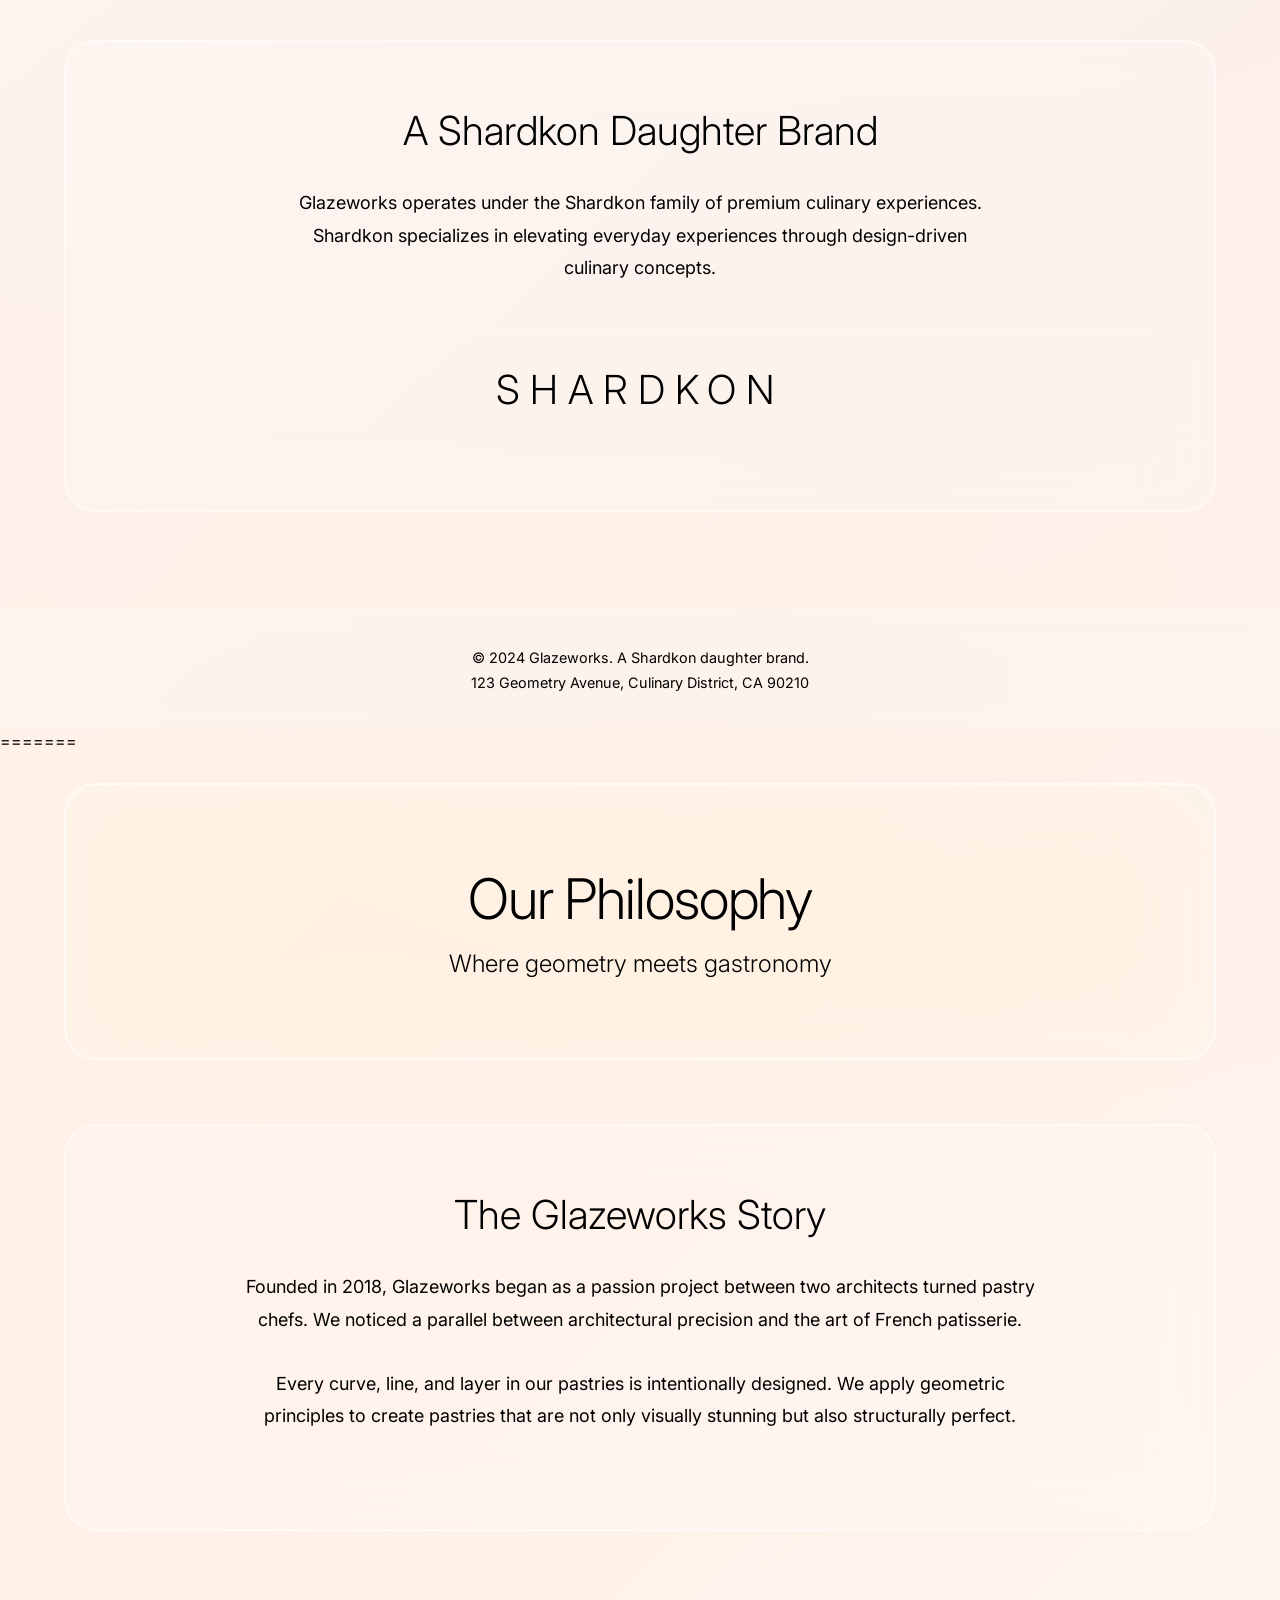
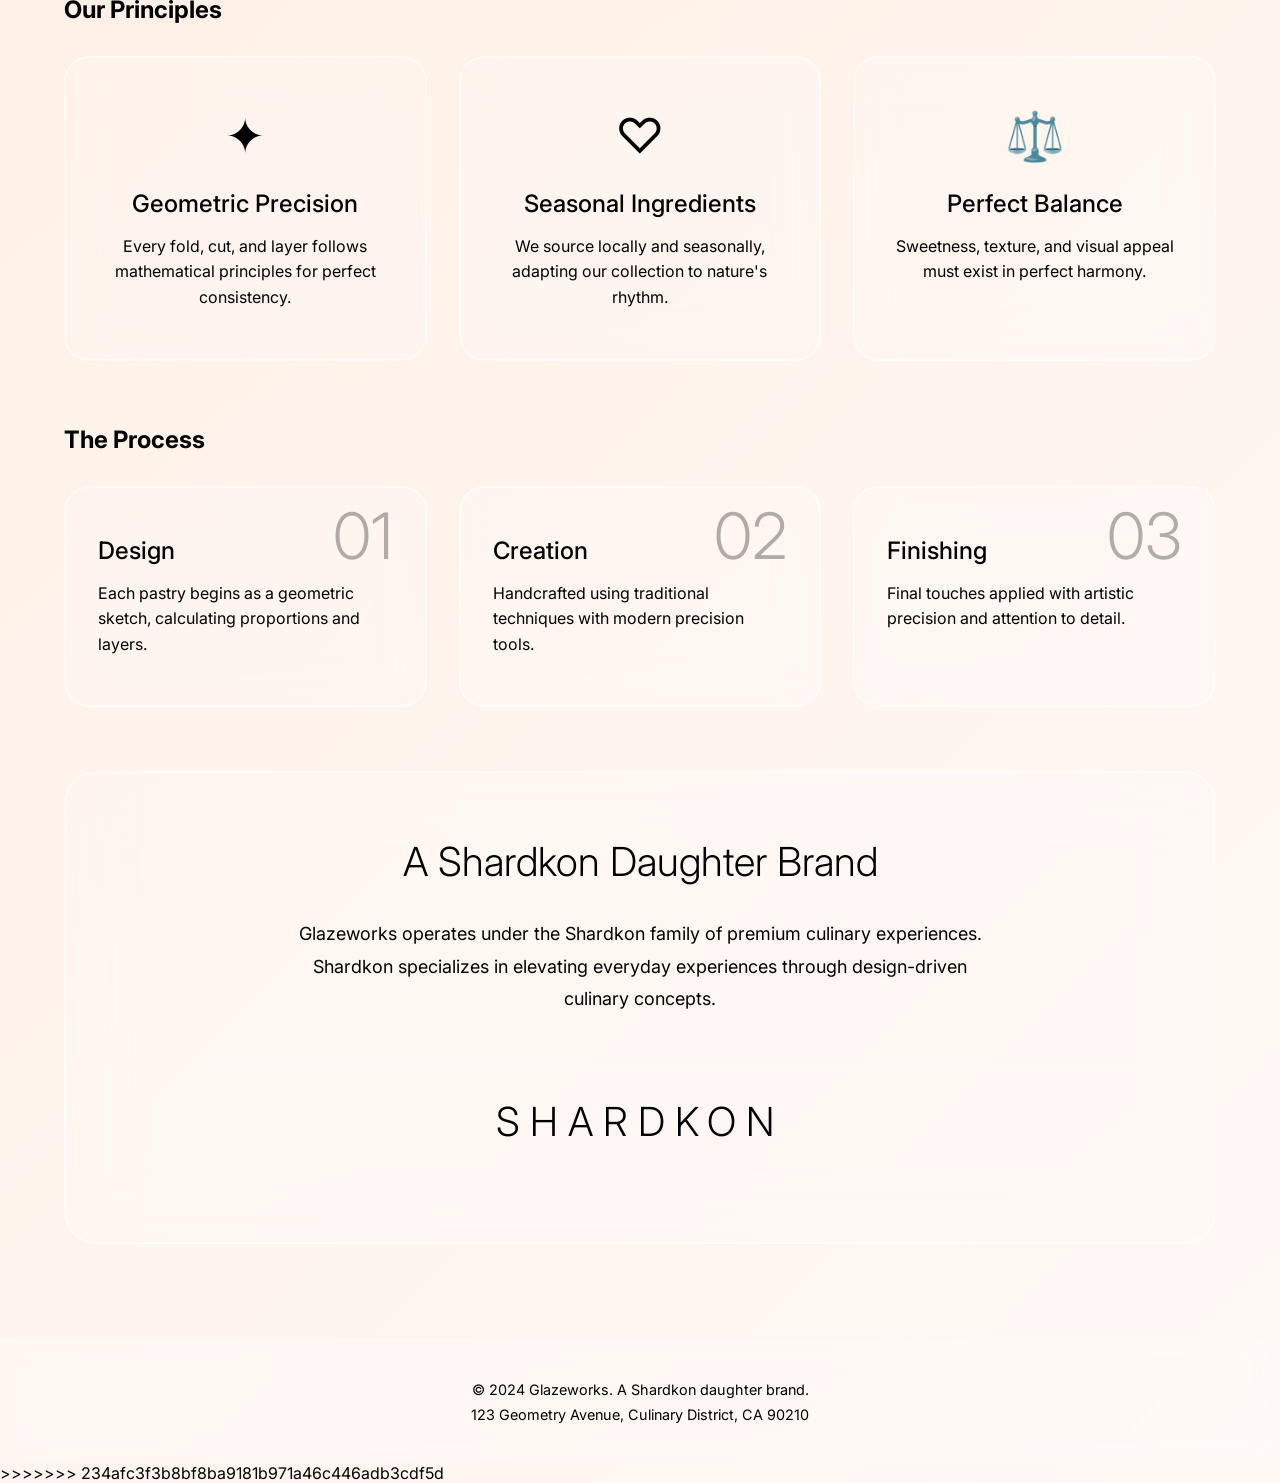
==== commit 137f9467: "update" ====
--- a/about.html
+++ b/about.html
@@ -1,135 +1,272 @@
-<!DOCTYPE html>
-<html lang="en">
-<head>
-    <meta charset="UTF-8">
-    <meta name="viewport" content="width=device-width, initial-scale=1.0">
-    <title>Glazeworks | About</title>
-    <link rel="stylesheet" href="style.css">
-    <link rel="stylesheet" href="about-style.css">
-    <link rel="preconnect" href="https://fonts.googleapis.com">
-    <link rel="preconnect" href="https://fonts.gstatic.com" crossorigin>
-    <link href="https://fonts.googleapis.com/css2?family=Inter:wght@300;400;500;600&display=swap" rel="stylesheet">
-    <style>body { opacity: 0; }</style>
-    <link rel="icon" type="image/png" href="bar logo.png">
-</head>
-<body>
-    <!-- HEADER -->
-    <header class="main-header">
-        <div class="header-content">
-            <!-- To this: -->
-            <div class="logo">
-                <a href="index.html" class="logo-link">
-                    <img src="Glazeworks Logo-transparent.png" 
-                        alt="Glazeworks" 
-                        class="logo-image">
-                </a>
-            </div>
-            <nav class="header-nav">
-                <!-- <a href="index.html" class="nav-link active">Home</a> -->
-                <!-- <a href="products.html" class="nav-link">Products</a> -->
-                <!-- <a href="about.html" class="nav-link">About</a> -->
-                <!-- <a href="contact.html" class="nav-link">Contact</a> -->
-            </nav>
-            <div class="header-buttons">
-                <button class="header-btn secondary" onclick="window.location.href='products.html'">View Selection</button>
-                <button class="header-btn" onclick="window.location.href='contact.html'">Visit Us</button>
-                <!-- Add this about icon button -->
-                <!-- About Image Icon -->
-                <button class="header-btn about-image" onclick="window.location.href='about.html'" title="About Glazeworks">
-                    <div class="image-icon">
-                        <img src="about icon.png" 
-                        alt="About Glazeworks" class="icon-img">
-                    <div class="image-overlay"></div>
-                    </div>
-                </button>
-            </div>
-        </div>
-    </header>
-    
-    <!-- ABOUT HERO -->
-    <section class="about-hero">
-        <div class="about-hero-card">
-            <h1>Our Philosophy</h1>
-            <p class="hero-subtitle">Where geometry meets gastronomy</p>
-        </div>
-    </section>
-    
-    <!-- ABOUT CONTENT -->
-    <section class="about-content">
-        <div class="about-container">
-            <div class="about-story">
-                <h2>The Glazeworks Story</h2>
-                <div class="story-text">
-                    <p>Founded in 2018, Glazeworks began as a passion project between two architects turned pastry chefs. We noticed a parallel between architectural precision and the art of French patisserie.</p>
-                    <p>Every curve, line, and layer in our pastries is intentionally designed. We apply geometric principles to create pastries that are not only visually stunning but also structurally perfect.</p>
-                </div>
-            </div>
-            
-            <div class="about-principles">
-                <h2>Our Principles</h2>
-                <div class="principles-grid">
-                    <div class="principle-card">
-                        <div class="principle-icon">✦</div>
-                        <h3>Geometric Precision</h3>
-                        <p>Every fold, cut, and layer follows mathematical principles for perfect consistency.</p>
-                    </div>
-                    <div class="principle-card">
-                        <div class="principle-icon">♡</div>
-                        <h3>Seasonal Ingredients</h3>
-                        <p>We source locally and seasonally, adapting our collection to nature's rhythm.</p>
-                    </div>
-                    <div class="principle-card">
-                        <div class="principle-icon">⚖️</div>
-                        <h3>Perfect Balance</h3>
-                        <p>Sweetness, texture, and visual appeal must exist in perfect harmony.</p>
-                    </div>
-                </div>
-            </div>
-            
-            <div class="about-process">
-                <h2>The Process</h2>
-                <div class="process-steps">
-                    <div class="process-step">
-                        <div class="step-number">01</div>
-                        <h3>Design</h3>
-                        <p>Each pastry begins as a geometric sketch, calculating proportions and layers.</p>
-                    </div>
-                    <div class="process-step">
-                        <div class="step-number">02</div>
-                        <h3>Creation</h3>
-                        <p>Handcrafted using traditional techniques with modern precision tools.</p>
-                    </div>
-                    <div class="process-step">
-                        <div class="step-number">03</div>
-                        <h3>Finishing</h3>
-                        <p>Final touches applied with artistic precision and attention to detail.</p>
-                    </div>
-                </div>
-            </div>
-            
-            <div class="about-shardkon">
-                <div class="shardkon-card">
-                    <h2>A Shardkon Daughter Brand</h2>
-                    <p>Glazeworks operates under the Shardkon family of premium culinary experiences. Shardkon specializes in elevating everyday experiences through design-driven culinary concepts.</p>
-                    <div class="shardkon-logo">SHARDKON</div>
-                </div>
-            </div>
-        </div>
-    </section>
-    
-    <!-- FOOTER -->
-    <footer class="main-footer">
-        <p>© 2024 Glazeworks. A Shardkon daughter brand.</p>
-        <p>123 Geometry Avenue, Culinary District, CA 90210</p>
-    </footer>
-    
-    <script src="script.js"></script>
-    <script>
-        window.addEventListener('load', () => {
-            setTimeout(() => {
-                document.body.style.opacity = '1';
-            }, 100);
-        });
-    </script>
-</body>
+<<<<<<< HEAD
+<!DOCTYPE html>
+<html lang="en">
+<head>
+    <meta charset="UTF-8">
+    <meta name="viewport" content="width=device-width, initial-scale=1.0">
+    <title>Glazeworks | About</title>
+    <link rel="stylesheet" href="style.css">
+    <link rel="stylesheet" href="about-style.css">
+    <link rel="preconnect" href="https://fonts.googleapis.com">
+    <link rel="preconnect" href="https://fonts.gstatic.com" crossorigin>
+    <link href="https://fonts.googleapis.com/css2?family=Inter:wght@300;400;500;600&display=swap" rel="stylesheet">
+    <style>body { opacity: 0; }</style>
+    <link rel="icon" type="image/png" href="bar logo.png">
+</head>
+<body>
+    <!-- HEADER -->
+    <header class="main-header">
+        <div class="header-content">
+            <!-- To this: -->
+            <div class="logo">
+                <a href="index.html" class="logo-link">
+                    <img src="Glazeworks Logo-transparent.png" 
+                        alt="Glazeworks" 
+                        class="logo-image">
+                </a>
+            </div>
+            <nav class="header-nav">
+                <!-- <a href="index.html" class="nav-link active">Home</a> -->
+                <!-- <a href="products.html" class="nav-link">Products</a> -->
+                <!-- <a href="about.html" class="nav-link">About</a> -->
+                <!-- <a href="contact.html" class="nav-link">Contact</a> -->
+            </nav>
+            <div class="header-buttons">
+                <button class="header-btn secondary" onclick="window.location.href='products.html'">View Selection</button>
+                <button class="header-btn" onclick="window.location.href='contact.html'">Visit Us</button>
+                <!-- Add this about icon button -->
+                <!-- About Image Icon -->
+                <button class="header-btn about-image" onclick="window.location.href='about.html'" title="About Glazeworks">
+                    <div class="image-icon">
+                        <img src="about icon.png" 
+                        alt="About Glazeworks" class="icon-img">
+                    <div class="image-overlay"></div>
+                    </div>
+                </button>
+            </div>
+        </div>
+    </header>
+    
+    <!-- ABOUT HERO -->
+    <section class="about-hero">
+        <div class="about-hero-card">
+            <h1>Our Philosophy</h1>
+            <p class="hero-subtitle">Where geometry meets gastronomy</p>
+        </div>
+    </section>
+    
+    <!-- ABOUT CONTENT -->
+    <section class="about-content">
+        <div class="about-container">
+            <div class="about-story">
+                <h2>The Glazeworks Story</h2>
+                <div class="story-text">
+                    <p>Founded in 2018, Glazeworks began as a passion project between two architects turned pastry chefs. We noticed a parallel between architectural precision and the art of French patisserie.</p>
+                    <p>Every curve, line, and layer in our pastries is intentionally designed. We apply geometric principles to create pastries that are not only visually stunning but also structurally perfect.</p>
+                </div>
+            </div>
+            
+            <div class="about-principles">
+                <h2>Our Principles</h2>
+                <div class="principles-grid">
+                    <div class="principle-card">
+                        <div class="principle-icon">✦</div>
+                        <h3>Geometric Precision</h3>
+                        <p>Every fold, cut, and layer follows mathematical principles for perfect consistency.</p>
+                    </div>
+                    <div class="principle-card">
+                        <div class="principle-icon">♡</div>
+                        <h3>Seasonal Ingredients</h3>
+                        <p>We source locally and seasonally, adapting our collection to nature's rhythm.</p>
+                    </div>
+                    <div class="principle-card">
+                        <div class="principle-icon">⚖️</div>
+                        <h3>Perfect Balance</h3>
+                        <p>Sweetness, texture, and visual appeal must exist in perfect harmony.</p>
+                    </div>
+                </div>
+            </div>
+            
+            <div class="about-process">
+                <h2>The Process</h2>
+                <div class="process-steps">
+                    <div class="process-step">
+                        <div class="step-number">01</div>
+                        <h3>Design</h3>
+                        <p>Each pastry begins as a geometric sketch, calculating proportions and layers.</p>
+                    </div>
+                    <div class="process-step">
+                        <div class="step-number">02</div>
+                        <h3>Creation</h3>
+                        <p>Handcrafted using traditional techniques with modern precision tools.</p>
+                    </div>
+                    <div class="process-step">
+                        <div class="step-number">03</div>
+                        <h3>Finishing</h3>
+                        <p>Final touches applied with artistic precision and attention to detail.</p>
+                    </div>
+                </div>
+            </div>
+            
+            <div class="about-shardkon">
+                <div class="shardkon-card">
+                    <h2>A Shardkon Daughter Brand</h2>
+                    <p>Glazeworks operates under the Shardkon family of premium culinary experiences. Shardkon specializes in elevating everyday experiences through design-driven culinary concepts.</p>
+                    <div class="shardkon-logo">SHARDKON</div>
+                </div>
+            </div>
+        </div>
+    </section>
+    
+    <!-- FOOTER -->
+    <footer class="main-footer">
+        <p>© 2024 Glazeworks. A Shardkon daughter brand.</p>
+        <p>123 Geometry Avenue, Culinary District, CA 90210</p>
+    </footer>
+    
+    <script src="script.js"></script>
+    <script>
+        window.addEventListener('load', () => {
+            setTimeout(() => {
+                document.body.style.opacity = '1';
+            }, 100);
+        });
+    </script>
+</body>
+=======
+<!DOCTYPE html>
+<html lang="en">
+<head>
+    <meta charset="UTF-8">
+    <meta name="viewport" content="width=device-width, initial-scale=1.0">
+    <title>Glazeworks | About</title>
+    <link rel="stylesheet" href="style.css">
+    <link rel="stylesheet" href="about-style.css">
+    <link rel="preconnect" href="https://fonts.googleapis.com">
+    <link rel="preconnect" href="https://fonts.gstatic.com" crossorigin>
+    <link href="https://fonts.googleapis.com/css2?family=Inter:wght@300;400;500;600&display=swap" rel="stylesheet">
+    <style>body { opacity: 0; }</style>
+    <link rel="icon" type="image/png" href="bar logo.png">
+</head>
+<body>
+    <!-- HEADER -->
+    <header class="main-header">
+        <div class="header-content">
+            <!-- To this: -->
+            <div class="logo">
+                <a href="index.html" class="logo-link">
+                    <img src="Glazeworks Logo-transparent.png" 
+                        alt="Glazeworks" 
+                        class="logo-image">
+                </a>
+            </div>
+            <nav class="header-nav">
+                <!-- <a href="index.html" class="nav-link active">Home</a> -->
+                <!-- <a href="products.html" class="nav-link">Products</a> -->
+                <!-- <a href="about.html" class="nav-link">About</a> -->
+                <!-- <a href="contact.html" class="nav-link">Contact</a> -->
+            </nav>
+            <div class="header-buttons">
+                <button class="header-btn secondary" onclick="window.location.href='products.html'">View Selection</button>
+                <button class="header-btn" onclick="window.location.href='contact.html'">Visit Us</button>
+                <!-- Add this about icon button -->
+                <!-- About Image Icon -->
+                <button class="header-btn about-image" onclick="window.location.href='about.html'" title="About Glazeworks">
+                    <div class="image-icon">
+                        <img src="about icon.png" 
+                        alt="About Glazeworks" class="icon-img">
+                    <div class="image-overlay"></div>
+                    </div>
+                </button>
+            </div>
+        </div>
+    </header>
+    
+    <!-- ABOUT HERO -->
+    <section class="about-hero">
+        <div class="about-hero-card">
+            <h1>Our Philosophy</h1>
+            <p class="hero-subtitle">Where geometry meets gastronomy</p>
+        </div>
+    </section>
+    
+    <!-- ABOUT CONTENT -->
+    <section class="about-content">
+        <div class="about-container">
+            <div class="about-story">
+                <h2>The Glazeworks Story</h2>
+                <div class="story-text">
+                    <p>Founded in 2018, Glazeworks began as a passion project between two architects turned pastry chefs. We noticed a parallel between architectural precision and the art of French patisserie.</p>
+                    <p>Every curve, line, and layer in our pastries is intentionally designed. We apply geometric principles to create pastries that are not only visually stunning but also structurally perfect.</p>
+                </div>
+            </div>
+            
+            <div class="about-principles">
+                <h2>Our Principles</h2>
+                <div class="principles-grid">
+                    <div class="principle-card">
+                        <div class="principle-icon">✦</div>
+                        <h3>Geometric Precision</h3>
+                        <p>Every fold, cut, and layer follows mathematical principles for perfect consistency.</p>
+                    </div>
+                    <div class="principle-card">
+                        <div class="principle-icon">♡</div>
+                        <h3>Seasonal Ingredients</h3>
+                        <p>We source locally and seasonally, adapting our collection to nature's rhythm.</p>
+                    </div>
+                    <div class="principle-card">
+                        <div class="principle-icon">⚖️</div>
+                        <h3>Perfect Balance</h3>
+                        <p>Sweetness, texture, and visual appeal must exist in perfect harmony.</p>
+                    </div>
+                </div>
+            </div>
+            
+            <div class="about-process">
+                <h2>The Process</h2>
+                <div class="process-steps">
+                    <div class="process-step">
+                        <div class="step-number">01</div>
+                        <h3>Design</h3>
+                        <p>Each pastry begins as a geometric sketch, calculating proportions and layers.</p>
+                    </div>
+                    <div class="process-step">
+                        <div class="step-number">02</div>
+                        <h3>Creation</h3>
+                        <p>Handcrafted using traditional techniques with modern precision tools.</p>
+                    </div>
+                    <div class="process-step">
+                        <div class="step-number">03</div>
+                        <h3>Finishing</h3>
+                        <p>Final touches applied with artistic precision and attention to detail.</p>
+                    </div>
+                </div>
+            </div>
+            
+            <div class="about-shardkon">
+                <div class="shardkon-card">
+                    <h2>A Shardkon Daughter Brand</h2>
+                    <p>Glazeworks operates under the Shardkon family of premium culinary experiences. Shardkon specializes in elevating everyday experiences through design-driven culinary concepts.</p>
+                    <div class="shardkon-logo">SHARDKON</div>
+                </div>
+            </div>
+        </div>
+    </section>
+    
+    <!-- FOOTER -->
+    <footer class="main-footer">
+        <p>© 2024 Glazeworks. A Shardkon daughter brand.</p>
+        <p>123 Geometry Avenue, Culinary District, CA 90210</p>
+    </footer>
+    
+    <script src="script.js"></script>
+    <script>
+        window.addEventListener('load', () => {
+            setTimeout(() => {
+                document.body.style.opacity = '1';
+            }, 100);
+        });
+    </script>
+</body>
+>>>>>>> 234afc3f3b8bf8ba9181b971a46c446adb3cdf5d
 </html>
--- a/style.css
+++ b/style.css
@@ -1,1137 +1,2276 @@
-/* GLAZEWORKS FINAL REFINEMENT */
-:root {
-  /* REFINED COLOR PALETTE */
-  --frost-white: rgba(255, 255, 255, 0.95);
-  --frost-border: rgba(255, 255, 255, 0.6);
-  --frost-shadow: rgba(150, 150, 150, 0.15);
-  --peach-pink: #FFB09D;
-  --peach-saturated: #FF8A75;
-  --text-dark: #5D534E;
-  --text-light: #8A7D76;
-  
-  /* GLOW COLORS */
-  --glow-peach: rgba(255, 176, 157, 0.3);
-  --glow-pink: rgba(255, 138, 117, 0.2);
-}
-
-/* RESET */
-* {
-  margin: 0;
-  padding: 0;
-  box-sizing: border-box;
-}
-
-
-/* SCROLLBAR WITH PATTERN IMAGE BACKGROUND */
-::-webkit-scrollbar {
-    width: 16px;
-    height: 16px;
-    background: transparent;
-}
-
-/* Top part of the track */
-::-webkit-scrollbar-track-piece:start {
-    background: transparent url('transparent\ bg.png') repeat-y !important;
-    background-size: 16px auto; /* Match scrollbar width */
-    border-top-left-radius: 8px;
-    border-top-right-radius: 8px;
-    margin-top: 4px; /* Add some spacing at top */
-}
-
-/* Middle part of the track */
-::-webkit-scrollbar-track-piece:middle {
-    background: transparent url('transparent\ bg.png') repeat-y !important;
-    background-size: 16px auto;
-}
-
-/* Bottom part of the track */
-::-webkit-scrollbar-track-piece:end {
-    background: transparent url('transparent\ bg.png') repeat-y !important;
-    background-size: 16px auto;
-    border-bottom-left-radius: 8px;
-    border-bottom-right-radius: 8px;
-    margin-bottom: 4px; /* Add some spacing at bottom */
-}
-
-/* For horizontal scrollbars */
-::-webkit-scrollbar-track-piece:horizontal:start {
-    background: transparent url('transparent\ bg.png') repeat-x !important;
-    background-size: auto 16px; /* Match scrollbar height */
-    border-top-left-radius: 8px;
-    border-bottom-left-radius: 8px;
-    margin-left: 4px;
-}
-
-::-webkit-scrollbar-track-piece:horizontal:end {
-    background: transparent url('transparent\ bg.png') repeat-x !important;
-    background-size: auto 16px;
-    border-top-right-radius: 8px;
-    border-bottom-right-radius: 8px;
-    margin-right: 4px;
-}
-
-/* Thumb - Dark peach color */
-::-webkit-scrollbar-thumb {
-    background: rgba(255, 130, 100, 0.7);
-    border-radius: 8px;
-    border: 4px solid transparent;
-    background-clip: content-box;
-    transition: all 0.3s ease;
-}
-
-::-webkit-scrollbar-thumb:hover {
-    background: rgba(255, 110, 80, 0.9);
-    border: 4px solid transparent;
-    background-clip: content-box;
-}
-
-::-webkit-scrollbar-thumb:active {
-    background: rgba(255, 90, 60, 0.95);
-    border: 4px solid transparent;
-    background-clip: content-box;
-}
-
-/* Corner */
-::-webkit-scrollbar-corner {
-    background: transparent url('transparent\ bg.png') !important;
-    background-size: 16px 16px;
-}
-
-/* Firefox fallback */
-* {
-    scrollbar-width: thin;
-    scrollbar-color: rgba(255, 130, 100, 0.7) transparent;
-}
-body {
-    overflow: overlay;
-  font-family: 'Inter', -apple-system, BlinkMacSystemFont, sans-serif;
-  background: 
-    radial-gradient(circle at 20% 50%, rgba(255, 240, 230, 0.3) 0%, transparent 50%),
-    radial-gradient(circle at 80% 20%, rgba(230, 240, 255, 0.2) 0%, transparent 50%),
-    linear-gradient(135deg, #FFF9F5 0%, #FFF0E6 50%, #FFF9F5 100%);
-  color: var(--text-dark);
-  overflow-x: hidden;
-  min-height: 100vh;
-  position: relative;
-  opacity: 1;
-  transition: opacity 0.8s ease;
-}
-
-/* HEADER STYLES */
-.main-header {
-  position: fixed;
-  top: 0;
-  left: 0;
-  width: 100%;
-  padding: 0.5rem 1.5rem;
-  background: rgba(255, 255, 255, 0.15);
-  backdrop-filter: blur(20px) saturate(180%);
-  -webkit-backdrop-filter: blur(20px) saturate(180%);
-  border-bottom: 2px solid rgba(255, 255, 255, 0.3);
-  z-index: 1000;
-  box-shadow: 0 10px 30px var(--frost-shadow);
-}
-
-.header-content {
-  max-width: 1400px;
-  margin: 0 auto;
-  display: flex;
-  justify-content: space-between;
-  align-items: center;
-  gap: 2rem;
-}
-
-/* Add new logo image styles: */
-.logo-link {
-    display: flex;
-    align-items: center;
-    text-decoration: none;
-    height: 100%;
-}
-
-.logo-image {
-    height: 70px; /* Adjust based on your logo's aspect ratio */
-    width: auto;
-    max-width: 200px; /* Prevents it from being too wide */
-    object-fit: contain;
-    transition: all 0.3s cubic-bezier(0.4, 0, 0.2, 1);
-    filter: drop-shadow(0 2px 4px rgba(255, 161, 161, 0.603));
-}
-
-/* Optional: Add hover effect */
-.logo-image:hover {
-    transform: scale(1.05);
-    filter: drop-shadow(0 4px 8px rgba(255, 169, 169, 0.76));
-}
-
-/* Optional: Add subtle glow on hover */
-.logo-image:hover {
-    filter: 
-        drop-shadow(0 4px 8px rgba(228, 167, 167, 0.829))
-        drop-shadow(0 0 10px rgba(252, 165, 165, 0.651));
-}
-
-.header-nav {
-  display: flex;
-  gap: 2rem;
-  flex: 1;
-  justify-content: center;
-}
-
-.nav-link {
-  text-decoration: none;
-  color: var(--text-dark);
-  font-weight: 400;
-  font-size: 1rem;
-  padding: 0.5rem 1rem;
-  border-radius: 20px;
-  transition: all 0.3s ease;
-  position: relative;
-}
-
-.nav-link:hover {
-  color: var(--peach-saturated);
-  background: rgba(255, 255, 255, 0.3);
-}
-
-.nav-link.active {
-  color: var(--peach-saturated);
-  font-weight: 500;
-}
-
-.nav-link.active::after {
-  content: '';
-  position: absolute;
-  bottom: -2px;
-  left: 1rem;
-  right: 1rem;
-  height: 2px;
-  background: var(--peach-pink);
-  border-radius: 1px;
-}
-
-.header-buttons {
-  display: flex;
-  gap: 1rem;
-}
-
-.header-btn {
-  padding: 0.75rem 1.5rem;
-  border-radius: 25px;
-  border: 2px solid rgba(255, 255, 255, 0.6);
-  background: rgba(255, 255, 255, 0.4);
-  backdrop-filter: blur(10px);
-  color: var(--text-dark);
-  font-weight: 500;
-  font-size: 0.9rem;
-  cursor: pointer;
-  transition: all 0.3s ease;
-  min-width: 120px;
-}
-
-.header-btn:hover {
-  transform: translateY(-2px);
-  background: rgba(255, 255, 255, 0.6);
-  box-shadow: 0 10px 25px var(--frost-shadow);
-}
-
-.header-btn.secondary {
-  background: rgba(255, 176, 157, 0.2);
-  border-color: rgba(255, 176, 157, 0.4);
-}
-
-.header-btn.secondary:hover {
-  background: rgba(255, 176, 157, 0.3);
-}
-
-
-/* About Image Icon Button */
-.header-btn.about-image {
-    width: 47px; /* Perfect circular size */
-    height: 47px;
-    min-width: 47px;
-    padding: 0;
-    display: flex;
-    align-items: center;
-    justify-content: center;
-    border-radius: 50%;
-    background: transparent;
-    border: 2px solid rgba(255, 176, 157, 0.3);
-    overflow: hidden;
-    position: relative;
-    transition: all 0.3s cubic-bezier(0.4, 0, 0.2, 1);
-}
-
-.header-btn.about-image:hover {
-    border-color: var(--peach-pink);
-    transform: translateY(-2px) scale(1.1);
-    box-shadow: 
-        0 10px 20px rgba(255, 176, 157, 0.3),
-        0 0 20px rgba(255, 176, 157, 0.2),
-        inset 0 0 0 2px rgba(255, 255, 255, 0.5);
-}
-
-.image-icon {
-    width: 100%;
-    height: 100%;
-    border-radius: 50%;
-    overflow: hidden;
-    position: relative;
-    display: flex;
-    align-items: center;
-    justify-content: center;
-}
-
-.icon-img {
-    width: 100%;
-    height: 100%;
-    object-fit: cover;
-    object-position: center;
-    transition: transform 0.4s ease, filter 0.4s ease;
-}
-
-.image-overlay {
-    position: absolute;
-    top: 0;
-    left: 0;
-    width: 100%;
-    height: 100%;
-    background: linear-gradient(
-        45deg,
-        rgba(255, 176, 157, 0.2) 0%,
-        rgba(255, 176, 157, 0) 60%
-    );
-    border-radius: 50%;
-    transition: all 0.4s ease;
-}
-
-.header-btn.about-image:hover .icon-img {
-    transform: scale(1.15);
-    filter: brightness(1.1) saturate(1.2);
-}
-
-.header-btn.about-image:hover .image-overlay {
-    background: linear-gradient(
-        45deg,
-        rgba(255, 138, 117, 0.3) 0%,
-        rgba(255, 138, 117, 0.1) 50%,
-        rgba(255, 138, 117, 0) 70%
-    );
-}
-
-
-
-
-/* FOOTER */
-.main-footer {
-  text-align: center;
-  padding: 2rem;
-  color: var(--text-light);
-  font-size: 0.9rem;
-  background: rgba(255, 255, 255, 0.2);
-  backdrop-filter: blur(10px);
-  border-top: 1px solid rgba(255, 255, 255, 0.3);
-  margin-top: 4rem;
-}
-
-.main-footer p {
-  margin: 0.5rem 0;
-}
-
-/* BACKGROUND EFFECTS */
-.glow-effects {
-  position: fixed;
-  top: 0;
-  left: 0;
-  width: 100%;
-  height: 100%;
-  z-index: -3;
-  pointer-events: none;
-  opacity: 0.5;
-}
-
-.glow-orb {
-  position: absolute;
-  border-radius: 50%;
-  filter: blur(60px);
-  animation: floatOrb 20s infinite ease-in-out;
-}
-
-.glow-1 {
-  width: 400px;
-  height: 400px;
-  background: var(--glow-peach);
-  top: 10%;
-  left: 10%;
-  animation-delay: 0s;
-}
-
-.glow-2 {
-  width: 300px;
-  height: 300px;
-  background: var(--glow-pink);
-  top: 60%;
-  right: 15%;
-  animation-delay: -7s;
-}
-
-@keyframes floatOrb {
-  0%, 100% { transform: translate(0, 0) scale(1); opacity: 0.4; }
-  33% { transform: translate(30px, -30px) scale(1.1); opacity: 0.6; }
-  66% { transform: translate(-20px, 20px) scale(0.9); opacity: 0.5; }
-}
-
-/* HERO SECTION */
-.hero {
-  min-height: 100vh;
-  display: flex;
-  flex-direction: column;
-  align-items: center;
-  justify-content: center;
-  padding: 2rem;
-  position: relative;
-  z-index: 1;
-  padding-top: 8rem; /* Account for fixed header */
-}
-
-/* MAIN FROSTED GLASS CARD */
-.main-glass-card {
-  width: 65vw;
-  max-width: 900px;
-  min-width: 300px;
-  background: rgba(255, 255, 255, 0.25);
-  backdrop-filter: blur(40px) saturate(200%);
-  -webkit-backdrop-filter: blur(40px) saturate(200%);
-  border: 2px solid var(--frost-border);
-  border-radius: 40px;
-  padding: 6rem 5rem;
-  text-align: center;
-  position: relative;
-  z-index: 10;
-  box-shadow: 
-    0 0 0 1px rgba(255, 255, 255, 0.8),
-    0 30px 60px var(--frost-shadow),
-    0 50px 100px rgba(0, 0, 0, 0.05),
-    inset 0 2px 20px rgba(255, 255, 255, 0.6),
-    inset 0 -2px 20px rgba(255, 255, 255, 0.4);
-  animation: cardFloat 8s ease-in-out infinite;
-  margin: 0 auto 8rem auto;
-}
-
-@keyframes cardFloat {
-  0%, 100% { transform: translateY(0px) rotateX(0deg); }
-  50% { transform: translateY(-20px) rotateX(2deg); }
-}
-
-/* TAGLINE */
-.tagline {
-  font-size: clamp(3rem, 4vw, 4.5rem);
-  font-weight: 300;
-  color: var(--text-dark);
-  line-height: 1.1;
-  margin-bottom: 3rem;
-  letter-spacing: -0.02em;
-  text-shadow: 
-    0 2px 4px rgba(0, 0, 0, 0.05),
-    0 0 40px rgba(255, 255, 255, 0.5);
-  position: relative;
-}
-
-.tagline::after {
-  content: '';
-  position: absolute;
-  bottom: -1.5rem;
-  left: 50%;
-  transform: translateX(-50%);
-  width: 100px;
-  height: 3px;
-  background: linear-gradient(90deg, 
-    transparent, 
-    var(--peach-pink), 
-    transparent);
-  border-radius: 2px;
-}
-
-/* BUTTON GROUP - VIEW OUR SELECTION CENTERED */
-.button-group-center {
-  display: flex;
-  flex-direction: column;
-  align-items: center;
-  gap: 2rem;
-  margin-top: 4rem;
-  position: relative;
-}
-
-/* VIEW MENU BUTTON - CENTERED ALONE */
-.glass-button-primary {
-  padding: 1.75rem 4rem;
-  border-radius: 50px;
-  border: 2px solid rgba(255, 255, 255, 0.9);
-  background: linear-gradient(135deg, 
-    var(--peach-pink) 0%, 
-    #FFC9BC 100%);
-  backdrop-filter: blur(20px);
-  -webkit-backdrop-filter: blur(20px);
-  color: white;
-  font-size: 1.25rem;
-  font-weight: 600;
-  cursor: pointer;
-  transition: all 0.4s cubic-bezier(0.4, 0, 0.2, 1);
-  position: relative;
-  overflow: hidden;
-  box-shadow: 
-    0 20px 40px rgba(255, 176, 157, 0.3),
-    inset 0 2px 15px rgba(255, 255, 255, 0.6),
-    0 0 0 2px rgba(255, 255, 255, 0.7);
-  letter-spacing: 0.5px;
-  transform: translateY(-10px);
-  z-index: 2;
-  margin-bottom: 1.5rem;
-}
-
-.glass-button-primary:hover {
-  transform: translateY(-15px) scale(1.05);
-  background: linear-gradient(135deg, 
-    var(--peach-saturated) 0%, 
-    #FFA08D 100%);
-  box-shadow: 
-    0 30px 60px rgba(255, 138, 117, 0.4),
-    inset 0 2px 25px rgba(255, 255, 255, 0.8),
-    0 0 30px rgba(255, 138, 117, 0.5),
-    0 0 60px rgba(255, 138, 117, 0.2);
-}
-
-/* ORDER PICKUP & VISIT US - HORIZONTAL PAIR BELOW */
-.button-pair {
-  display: flex;
-  gap: 2rem;
-  justify-content: center;
-  width: 100%;
-}
-
-.glass-button {
-  padding: 1.5rem 3rem;
-  border-radius: 50px;
-  border: 2px solid rgba(255, 255, 255, 0.8);
-  background: rgba(255, 255, 255, 0.6);
-  backdrop-filter: blur(20px);
-  -webkit-backdrop-filter: blur(20px);
-  color: var(--text-dark);
-  font-size: 1.125rem;
-  font-weight: 500;
-  cursor: pointer;
-  transition: all 0.4s cubic-bezier(0.4, 0, 0.2, 1);
-  position: relative;
-  overflow: hidden;
-  box-shadow: 
-    0 15px 35px var(--frost-shadow),
-    inset 0 2px 10px rgba(255, 255, 255, 0.8),
-    0 0 0 1px rgba(255, 255, 255, 0.5);
-  letter-spacing: 0.5px;
-  min-width: 180px;
-  text-align: center;
-}
-
-.glass-button:hover {
-  transform: translateY(-5px) scale(1.05);
-  border-color: rgba(255, 255, 255, 1);
-  box-shadow: 
-    0 25px 50px rgba(150, 150, 150, 0.25),
-    inset 0 2px 20px rgba(255, 255, 255, 0.9),
-    0 0 20px var(--glow-peach),
-    0 0 40px rgba(255, 179, 161, 0.1);
-}
-
-/* SUBTAGLINE */
-.subtagline {
-  font-size: 1.25rem;
-  color: var(--text-light);
-  margin-top: 2rem;
-  font-weight: 300;
-  letter-spacing: 0.5px;
-  opacity: 0.9;
-}
-
-/* SIGNATURE COLLECTION - FIXED CLIPPING */
-.signature-section {
-  width: 90%;
-  max-width: 1200px;
-  margin: 0 auto 8rem auto; /* MORE MARGIN FOR TALLER BOUNDARY */
-  position: relative;
-}
-
-.section-header {
-  text-align: center;
-  margin-bottom: 3rem;
-}
-
-.section-header h2 {
-  font-size: 2.5rem;
-  font-weight: 400;
-  color: var(--text-dark);
-  margin-bottom: 1rem;
-}
-
-.horizontal-scroll-container {
-  position: relative;
-  width: 100%;
-  overflow: hidden; /* Keep hidden for container */
-  padding: 5rem 0; /* TALLER BOUNDARY */
-  margin: 2rem 0;
-  background: rgba(255, 255, 255, 0.05);
-  border-radius: 32px;
-  border: 2px solid rgba(255, 255, 255, 0.4); /* VISIBLE BORDER */
-  box-shadow: 
-    inset 0 2px 10px rgba(255, 255, 255, 0.3),
-    0 10px 30px var(--frost-shadow);
-}
-
-.horizontal-scroll {
-  display: flex;
-  gap: 2.5rem;
-  padding: 0 4rem;
-  scroll-behavior: smooth;
-  overflow-x: auto;
-  scrollbar-width: none;
-  -ms-overflow-style: none;
-}
-
-.horizontal-scroll::-webkit-scrollbar {
-  display: none;
-}
-
-.scroll-item {
-  flex: 0 0 auto;
-  width: 280px;
-  text-align: center;
-  transition: all 0.4s cubic-bezier(0.4, 0, 0.2, 1);
-  position: relative;
-  margin: 1rem 0; /* VERTICAL SPACING */
-}
-
-/* FIXED IMAGE CONTAINER - NO CLIPPING */
-.image-container {
-  width: 100%;
-  height: 280px;
-  position: relative;
-  overflow: hidden;
-  border-radius: 25px;
-  border: 3px solid rgba(255, 255, 255, 0.9);
-  box-shadow: 
-    0 20px 40px var(--frost-shadow),
-    inset 0 2px 15px rgba(255, 255, 255, 0.6);
-  background: rgba(255, 255, 255, 0.3);
-  backdrop-filter: blur(10px);
-}
-
-.image-container img {
-  width: 100%;
-  height: 100%;
-  object-fit: cover;
-  object-position: center;
-  transition: transform 0.4s ease;
-  display: block;
-}
-
-.scroll-item h3 {
-  font-size: 1.25rem;
-  font-weight: 500;
-  margin: 1.5rem 0 0.5rem;
-  color: var(--text-dark);
-}
-
-.scroll-item p {
-  font-size: 0.875rem;
-  color: var(--text-light);
-  margin: 0;
-}
-
-.scroll-item.active {
-  transform: scale(1.15);
-  z-index: 20;
-}
-
-.scroll-item.active .image-container {
-  border-color: var(--peach-pink);
-  box-shadow: 
-    0 30px 60px rgba(255, 176, 157, 0.25),
-    inset 0 2px 25px rgba(255, 255, 255, 0.8),
-    0 0 30px rgba(255, 176, 157, 0.3);
-}
-
-.scroll-item.active img {
-  transform: scale(1.05);
-}
-
-/* SCROLL ARROWS */
-.scroll-arrow {
-  position: absolute;
-  top: 50%;
-  transform: translateY(-50%);
-  width: 60px;
-  height: 60px;
-  background: rgba(255, 255, 255, 0.8);
-  backdrop-filter: blur(10px);
-  border-radius: 50%;
-  border: 2px solid rgba(255, 255, 255, 0.9);
-  display: flex;
-  align-items: center;
-  justify-content: center;
-  cursor: pointer;
-  z-index: 30;
-  transition: all 0.3s ease;
-  box-shadow: 0 10px 25px var(--frost-shadow);
-  color: var(--peach-pink);
-  font-size: 1.5rem;
-  user-select: none;
-}
-
-.scroll-arrow:hover {
-  background: rgba(255, 255, 255, 0.95);
-  transform: translateY(-50%) scale(1.1);
-  color: var(--peach-saturated);
-  box-shadow: 0 15px 35px rgba(255, 176, 157, 0.2);
-}
-
-.scroll-arrow.left {
-  left: 20px;
-}
-
-.scroll-arrow.right {
-  right: 20px;
-}
-
-/* TWO COLUMN LAYOUT */
-.two-column-layout {
-  display: grid;
-  grid-template-columns: 1fr 1fr;
-  gap: 3rem;
-  width: 90%;
-  max-width: 1200px;
-  margin: 0 auto 6rem auto;
-  align-items: stretch;
-}
-
-/* FROSTED GLASS CARDS */
-.frosted-card {
-  background: rgba(255, 255, 255, 0.2);
-  backdrop-filter: blur(30px) saturate(180%);
-  -webkit-backdrop-filter: blur(30px) saturate(180%);
-  border: 2px solid rgba(255, 255, 255, 0.6);
-  border-radius: 32px;
-  padding: 3rem 2.5rem;
-  transition: all 0.4s cubic-bezier(0.4, 0, 0.2, 1);
-  position: relative;
-  overflow: visible;
-  box-shadow: 
-    0 25px 50px var(--frost-shadow),
-    inset 0 2px 15px rgba(255, 255, 255, 0.6),
-    0 0 0 1px rgba(255, 255, 255, 0.4);
-  height: 500px;
-  display: flex;
-  flex-direction: column;
-}
-
-.frosted-card h2 {
-  font-size: 2rem;
-  font-weight: 400;
-  margin-bottom: 2rem;
-  color: var(--text-dark);
-  position: relative;
-  display: inline-block;
-}
-
-.frosted-card h2::after {
-  content: '';
-  position: absolute;
-  bottom: -10px;
-  left: 0;
-  width: 40px;
-  height: 2px;
-  background: linear-gradient(90deg, var(--peach-pink), transparent);
-  border-radius: 2px;
-}
-
-/* COFFEE & TEA - WIDER CARD */
-.coffee-card {
-  position: relative;
-  overflow: hidden;
-  padding: 3rem 3rem; /* WIDER PADDING */
-}
-
-.scrollable-menu {
-  flex: 1;
-  overflow-y: auto;
-  padding-right: 1rem; /* MORE PADDING */
-  scrollbar-width: thin;
-  scrollbar-color: var(--peach-pink) transparent;
-  position: relative;
-}
-
-.scrollable-menu::-webkit-scrollbar {
-  width: 6px; /* THICKER SCROLLBAR */
-}
-
-.scrollable-menu::-webkit-scrollbar-track {
-  background: rgba(255, 255, 255, 0.2);
-  border-radius: 10px;
-}
-
-.scrollable-menu::-webkit-scrollbar-thumb {
-  background: var(--peach-pink);
-  border-radius: 10px;
-}
-
-.menu-items {
-  margin-top: 1rem;
-  position: relative;
-}
-
-/* WIDER MENU ITEMS FOR COFFEE CARD */
-.menu-item {
-  display: flex;
-  justify-content: space-between;
-  align-items: center;
-  padding: 1.2rem 1.8rem; /* MORE PADDING FOR WIDER CARD */
-  margin-bottom: 1rem;
-  border-radius: 20px;
-  background: rgba(255, 255, 255, 0.3);
-  border: 1px solid rgba(255, 255, 255, 0.5);
-  transition: all 0.3s cubic-bezier(0.4, 0, 0.2, 1);
-  position: relative;
-  overflow: visible;
-  backdrop-filter: blur(10px);
-  width: calc(100% - 0.5rem);
-  margin-left: 0.25rem;
-  z-index: 1;
-}
-
-.menu-item:hover {
-  transform: translateX(12px) scale(1.08); /* MORE TRANSFORM */
-  background: rgba(255, 255, 255, 0.85); /* MORE OPAQUE */
-  border-color: var(--peach-pink);
-  box-shadow: 
-    0 20px 40px rgba(255, 176, 157, 0.3),
-    0 0 0 3px rgba(255, 176, 157, 0.3);
-  z-index: 100;
-  padding: 1.2rem 2rem; /* MORE EXPANSION */
-}
-
-.item-name, .item-price {
-  position: relative;
-  z-index: 2;
-  transition: all 0.3s ease;
-  font-size: 1rem; /* NORMAL FONT */
-}
-
-.menu-item:hover .item-name {
-  color: var(--peach-saturated);
-  font-weight: 600;
-}
-
-.menu-item:hover .item-price {
-  color: var(--peach-saturated);
-  font-weight: 700;
-}
-
-/* PHILOSOPHY CARD */
-.about-text {
-  font-size: 1.125rem;
-  line-height: 1.8;
-  color: var(--text-dark);
-  margin-bottom: 1.5rem;
-}
-
-.about-text em {
-  font-style: normal;
-  color: var(--peach-saturated);
-  font-weight: 500;
-}
-
-.geometric-accent {
-  width: 60px;
-  height: 60px;
-  margin-top: auto;
-  background: linear-gradient(135deg, 
-    transparent 45%, 
-    rgba(255, 176, 157, 0.3) 50%, 
-    transparent 55%);
-  animation: gentleSpin 20s linear infinite;
-  filter: blur(1px);
-}
-
-@keyframes gentleSpin {
-  from { transform: rotate(0deg); }
-  to { transform: rotate(360deg); }
-}
-
-/* VISIT SECTION */
-.visit-section {
-  width: 90%;
-  max-width: 1200px;
-  margin: 0 auto 6rem auto;
-  height: 400px;
-}
-
-.visit-card {
-  background: rgba(255, 255, 255, 0.2);
-  backdrop-filter: blur(30px) saturate(180%);
-  -webkit-backdrop-filter: blur(30px) saturate(180%);
-  border: 2px solid rgba(255, 255, 255, 0.6);
-  border-radius: 32px;
-  padding: 3rem;
-  height: 100%;
-  display: grid;
-  grid-template-columns: 1fr 1fr;
-  gap: 3rem;
-  box-shadow: 
-    0 25px 50px var(--frost-shadow),
-    inset 0 2px 15px rgba(255, 255, 255, 0.6),
-    0 0 0 1px rgba(255, 255, 255, 0.4);
-}
-
-.visit-info h2 {
-  font-size: 2rem;
-  font-weight: 400;
-  margin-bottom: 2rem;
-  color: var(--text-dark);
-}
-
-.visit-details {
-  margin-bottom: 2rem;
-}
-
-.visit-details p {
-  display: flex;
-  align-items: flex-start;
-  gap: 1rem;
-  margin-bottom: 1.5rem;
-  font-size: 1.125rem;
-  color: var(--text-dark);
-  line-height: 1.6;
-}
-
-.map-container {
-  background: linear-gradient(135deg, rgba(255, 255, 255, 0.3), rgba(255, 248, 240, 0.2));
-  border-radius: 20px;
-  border: 2px solid rgba(255, 255, 255, 0.6);
-  display: flex;
-  align-items: center;
-  justify-content: center;
-  box-shadow: 
-    inset 0 2px 10px rgba(255, 255, 255, 0.6),
-    0 10px 25px var(--frost-shadow);
-  padding: 2rem;
-  overflow: hidden;
-}
-
-.map-placeholder {
-  text-align: center;
-  color: var(--text-light);
-  width: 100%;
-}
-
-.map-placeholder p {
-  margin-bottom: 0.5rem;
-}
-
-/* CURSOR HALO */
-.cursor-halo {
-  position: fixed;
-  width: 150px;
-  height: 150px;
-  background: radial-gradient(
-    circle at center,
-    rgba(255, 176, 157, 0.3) 0%,
-    rgba(255, 176, 157, 0.15) 30%,
-    rgba(255, 176, 157, 0.05) 50%,
-    transparent 70%
-  );
-  border-radius: 50%;
-  pointer-events: none;
-  z-index: 9999;
-  filter: blur(25px);
-  opacity: 0;
-  transition: opacity 0.3s ease, transform 0.2s ease;
-  transform: translate(-50%, -50%) scale(0.8);
-  left: -999px;
-  top: -999px;
-  mix-blend-mode: screen;
-}
-
-.cursor-halo.active {
-  opacity: 0.7;
-  transform: translate(-50%, -50%) scale(1);
-}
-
-.cursor-halo.hovering {
-  background: radial-gradient(
-    circle at center,
-    rgba(255, 176, 157, 0.5) 0%,
-    rgba(255, 176, 157, 0.3) 30%,
-    rgba(255, 176, 157, 0.1) 50%,
-    transparent 70%
-  );
-  filter: blur(30px);
-  transform: translate(-50%, -50%) scale(1.3);
-  opacity: 0.9;
-}
-
-/* RESPONSIVE */
-@media (max-width: 1200px) {
-  .main-glass-card {
-    width: 75vw;
-    padding: 5rem 4rem;
-  }
-  
-  .two-column-layout {
-    grid-template-columns: 1fr;
-    gap: 2rem;
-  }
-  
-  .frosted-card {
-    height: auto;
-    min-height: 400px;
-  }
-  
-  .visit-card {
-    grid-template-columns: 1fr;
-    gap: 2rem;
-    height: auto;
-    min-height: 400px;
-  }
-  
-  .header-nav {
-    gap: 1rem;
-  }
-}
-
-@media (max-width: 1024px) {
-  .header-content {
-    flex-wrap: wrap;
-    gap: 1rem;
-  }
-  
-  .header-nav {
-    order: 3;
-    width: 100%;
-    justify-content: center;
-    margin-top: 1rem;
-  }
-}
-
-@media (max-width: 768px) {
-  .hero {
-    padding: 1.5rem;
-    min-height: 90vh;
-    padding-top: 10rem; /* More space for mobile header */
-  }
-  
-  .main-header {
-    padding: 0.5rem;
-  }
-  
-  .header-buttons {
-    display: none; /* Hide buttons on mobile */
-  }
-  
-  .main-glass-card {
-    width: 90vw;
-    padding: 4rem 3rem;
-    margin-bottom: 4rem;
-  }
-  
-  .button-group-center {
-    gap: 1.5rem;
-  }
-  
-  .button-pair {
-    flex-direction: column;
-    gap: 1rem;
-    align-items: center;
-  }
-  
-  .glass-button-primary {
-    transform: translateY(0);
-    margin-bottom: 1rem;
-  }
-  
-  .glass-button-primary:hover {
-    transform: translateY(-5px) scale(1.05);
-  }
-  
-  .glass-button {
-    min-width: 200px;
-    padding: 1.25rem 2rem;
-  }
-  
-  .scroll-arrow {
-    display: none;
-  }
-  
-  .horizontal-scroll {
-    padding: 0 1rem;
-  }
-  
-  .horizontal-scroll-container {
-    padding: 3rem 0;
-  }
-  
-  .tagline {
-    font-size: 2.5rem;
-    line-height: 1.2;
-  }
-  
-  .frosted-card {
-    padding: 2rem 1.5rem;
-  }
-  
-  .coffee-card {
-    padding: 2rem 1.5rem;
-  }
-}
-
-@media (max-width: 480px) {
-  .main-glass-card {
-    padding: 3rem 2rem;
-    border-radius: 30px;
-  }
-  
-  .tagline {
-    font-size: 2rem;
-  }
-  
-  .glass-button-primary,
-  .glass-button {
-    padding: 1.25rem 1.5rem;
-    font-size: 1rem;
-  }
-  
-  .scroll-item {
-    width: 240px;
-  }
-  
-  .image-container {
-    height: 240px;
-  }
-  
-  .frosted-card,
-  .visit-card {
-    padding: 2rem 1.5rem;
-    border-radius: 28px;
-  }
-  
-  .menu-item {
-    padding: 1rem 1.2rem;
-    margin-bottom: 0.7rem;
-  }
-  
-  .logo h1 {
-    font-size: 1.5rem;
-  }
-  
-  .nav-link {
-    font-size: 0.9rem;
-    padding: 0.4rem 0.8rem;
-  }
+<<<<<<< HEAD
+/* GLAZEWORKS FINAL REFINEMENT */
+:root {
+  /* REFINED COLOR PALETTE */
+  --frost-white: rgba(255, 255, 255, 0.95);
+  --frost-border: rgba(255, 255, 255, 0.6);
+  --frost-shadow: rgba(150, 150, 150, 0.15);
+  --peach-pink: #FFB09D;
+  --peach-saturated: #FF8A75;
+  --text-dark: #5D534E;
+  --text-light: #8A7D76;
+  
+  /* GLOW COLORS */
+  --glow-peach: rgba(255, 176, 157, 0.3);
+  --glow-pink: rgba(255, 138, 117, 0.2);
+}
+
+/* RESET */
+* {
+  margin: 0;
+  padding: 0;
+  box-sizing: border-box;
+}
+
+
+/* SCROLLBAR WITH PATTERN IMAGE BACKGROUND */
+::-webkit-scrollbar {
+    width: 16px;
+    height: 16px;
+    background: transparent;
+}
+
+/* Top part of the track */
+::-webkit-scrollbar-track-piece:start {
+    background: transparent url('transparent\ bg.png') repeat-y !important;
+    background-size: 16px auto; /* Match scrollbar width */
+    border-top-left-radius: 8px;
+    border-top-right-radius: 8px;
+    margin-top: 4px; /* Add some spacing at top */
+}
+
+/* Middle part of the track */
+::-webkit-scrollbar-track-piece:middle {
+    background: transparent url('transparent\ bg.png') repeat-y !important;
+    background-size: 16px auto;
+}
+
+/* Bottom part of the track */
+::-webkit-scrollbar-track-piece:end {
+    background: transparent url('transparent\ bg.png') repeat-y !important;
+    background-size: 16px auto;
+    border-bottom-left-radius: 8px;
+    border-bottom-right-radius: 8px;
+    margin-bottom: 4px; /* Add some spacing at bottom */
+}
+
+/* For horizontal scrollbars */
+::-webkit-scrollbar-track-piece:horizontal:start {
+    background: transparent url('transparent\ bg.png') repeat-x !important;
+    background-size: auto 16px; /* Match scrollbar height */
+    border-top-left-radius: 8px;
+    border-bottom-left-radius: 8px;
+    margin-left: 4px;
+}
+
+::-webkit-scrollbar-track-piece:horizontal:end {
+    background: transparent url('transparent\ bg.png') repeat-x !important;
+    background-size: auto 16px;
+    border-top-right-radius: 8px;
+    border-bottom-right-radius: 8px;
+    margin-right: 4px;
+}
+
+/* Thumb - Dark peach color */
+::-webkit-scrollbar-thumb {
+    background: rgba(255, 130, 100, 0.7);
+    border-radius: 8px;
+    border: 4px solid transparent;
+    background-clip: content-box;
+    transition: all 0.3s ease;
+}
+
+::-webkit-scrollbar-thumb:hover {
+    background: rgba(255, 110, 80, 0.9);
+    border: 4px solid transparent;
+    background-clip: content-box;
+}
+
+::-webkit-scrollbar-thumb:active {
+    background: rgba(255, 90, 60, 0.95);
+    border: 4px solid transparent;
+    background-clip: content-box;
+}
+
+/* Corner */
+::-webkit-scrollbar-corner {
+    background: transparent url('transparent\ bg.png') !important;
+    background-size: 16px 16px;
+}
+
+/* Firefox fallback */
+* {
+    scrollbar-width: thin;
+    scrollbar-color: rgba(255, 130, 100, 0.7) transparent;
+}
+body {
+    overflow: overlay;
+  font-family: 'Inter', -apple-system, BlinkMacSystemFont, sans-serif;
+  background: 
+    radial-gradient(circle at 20% 50%, rgba(255, 240, 230, 0.3) 0%, transparent 50%),
+    radial-gradient(circle at 80% 20%, rgba(230, 240, 255, 0.2) 0%, transparent 50%),
+    linear-gradient(135deg, #FFF9F5 0%, #FFF0E6 50%, #FFF9F5 100%);
+  color: var(--text-dark);
+  overflow-x: hidden;
+  min-height: 100vh;
+  position: relative;
+  opacity: 1;
+  transition: opacity 0.8s ease;
+}
+
+/* HEADER STYLES */
+.main-header {
+  position: fixed;
+  top: 0;
+  left: 0;
+  width: 100%;
+  padding: 0.5rem 1.5rem;
+  background: rgba(255, 255, 255, 0.15);
+  backdrop-filter: blur(20px) saturate(180%);
+  -webkit-backdrop-filter: blur(20px) saturate(180%);
+  border-bottom: 2px solid rgba(255, 255, 255, 0.3);
+  z-index: 1000;
+  box-shadow: 0 10px 30px var(--frost-shadow);
+}
+
+.header-content {
+  max-width: 1400px;
+  margin: 0 auto;
+  display: flex;
+  justify-content: space-between;
+  align-items: center;
+  gap: 2rem;
+}
+
+/* Add new logo image styles: */
+.logo-link {
+    display: flex;
+    align-items: center;
+    text-decoration: none;
+    height: 100%;
+}
+
+.logo-image {
+    height: 70px; /* Adjust based on your logo's aspect ratio */
+    width: auto;
+    max-width: 200px; /* Prevents it from being too wide */
+    object-fit: contain;
+    transition: all 0.3s cubic-bezier(0.4, 0, 0.2, 1);
+    filter: drop-shadow(0 2px 4px rgba(255, 161, 161, 0.603));
+}
+
+/* Optional: Add hover effect */
+.logo-image:hover {
+    transform: scale(1.05);
+    filter: drop-shadow(0 4px 8px rgba(255, 169, 169, 0.76));
+}
+
+/* Optional: Add subtle glow on hover */
+.logo-image:hover {
+    filter: 
+        drop-shadow(0 4px 8px rgba(228, 167, 167, 0.829))
+        drop-shadow(0 0 10px rgba(252, 165, 165, 0.651));
+}
+
+.header-nav {
+  display: flex;
+  gap: 2rem;
+  flex: 1;
+  justify-content: center;
+}
+
+.nav-link {
+  text-decoration: none;
+  color: var(--text-dark);
+  font-weight: 400;
+  font-size: 1rem;
+  padding: 0.5rem 1rem;
+  border-radius: 20px;
+  transition: all 0.3s ease;
+  position: relative;
+}
+
+.nav-link:hover {
+  color: var(--peach-saturated);
+  background: rgba(255, 255, 255, 0.3);
+}
+
+.nav-link.active {
+  color: var(--peach-saturated);
+  font-weight: 500;
+}
+
+.nav-link.active::after {
+  content: '';
+  position: absolute;
+  bottom: -2px;
+  left: 1rem;
+  right: 1rem;
+  height: 2px;
+  background: var(--peach-pink);
+  border-radius: 1px;
+}
+
+.header-buttons {
+  display: flex;
+  gap: 1rem;
+}
+
+.header-btn {
+  padding: 0.75rem 1.5rem;
+  border-radius: 25px;
+  border: 2px solid rgba(255, 255, 255, 0.6);
+  background: rgba(255, 255, 255, 0.4);
+  backdrop-filter: blur(10px);
+  color: var(--text-dark);
+  font-weight: 500;
+  font-size: 0.9rem;
+  cursor: pointer;
+  transition: all 0.3s ease;
+  min-width: 120px;
+}
+
+.header-btn:hover {
+  transform: translateY(-2px);
+  background: rgba(255, 255, 255, 0.6);
+  box-shadow: 0 10px 25px var(--frost-shadow);
+}
+
+.header-btn.secondary {
+  background: rgba(255, 176, 157, 0.2);
+  border-color: rgba(255, 176, 157, 0.4);
+}
+
+.header-btn.secondary:hover {
+  background: rgba(255, 176, 157, 0.3);
+}
+
+
+/* About Image Icon Button */
+.header-btn.about-image {
+    width: 47px; /* Perfect circular size */
+    height: 47px;
+    min-width: 47px;
+    padding: 0;
+    display: flex;
+    align-items: center;
+    justify-content: center;
+    border-radius: 50%;
+    background: transparent;
+    border: 2px solid rgba(255, 176, 157, 0.3);
+    overflow: hidden;
+    position: relative;
+    transition: all 0.3s cubic-bezier(0.4, 0, 0.2, 1);
+}
+
+.header-btn.about-image:hover {
+    border-color: var(--peach-pink);
+    transform: translateY(-2px) scale(1.1);
+    box-shadow: 
+        0 10px 20px rgba(255, 176, 157, 0.3),
+        0 0 20px rgba(255, 176, 157, 0.2),
+        inset 0 0 0 2px rgba(255, 255, 255, 0.5);
+}
+
+.image-icon {
+    width: 100%;
+    height: 100%;
+    border-radius: 50%;
+    overflow: hidden;
+    position: relative;
+    display: flex;
+    align-items: center;
+    justify-content: center;
+}
+
+.icon-img {
+    width: 100%;
+    height: 100%;
+    object-fit: cover;
+    object-position: center;
+    transition: transform 0.4s ease, filter 0.4s ease;
+}
+
+.image-overlay {
+    position: absolute;
+    top: 0;
+    left: 0;
+    width: 100%;
+    height: 100%;
+    background: linear-gradient(
+        45deg,
+        rgba(255, 176, 157, 0.2) 0%,
+        rgba(255, 176, 157, 0) 60%
+    );
+    border-radius: 50%;
+    transition: all 0.4s ease;
+}
+
+.header-btn.about-image:hover .icon-img {
+    transform: scale(1.15);
+    filter: brightness(1.1) saturate(1.2);
+}
+
+.header-btn.about-image:hover .image-overlay {
+    background: linear-gradient(
+        45deg,
+        rgba(255, 138, 117, 0.3) 0%,
+        rgba(255, 138, 117, 0.1) 50%,
+        rgba(255, 138, 117, 0) 70%
+    );
+}
+
+
+
+
+/* FOOTER */
+.main-footer {
+  text-align: center;
+  padding: 2rem;
+  color: var(--text-light);
+  font-size: 0.9rem;
+  background: rgba(255, 255, 255, 0.2);
+  backdrop-filter: blur(10px);
+  border-top: 1px solid rgba(255, 255, 255, 0.3);
+  margin-top: 4rem;
+}
+
+.main-footer p {
+  margin: 0.5rem 0;
+}
+
+/* BACKGROUND EFFECTS */
+.glow-effects {
+  position: fixed;
+  top: 0;
+  left: 0;
+  width: 100%;
+  height: 100%;
+  z-index: -3;
+  pointer-events: none;
+  opacity: 0.5;
+}
+
+.glow-orb {
+  position: absolute;
+  border-radius: 50%;
+  filter: blur(60px);
+  animation: floatOrb 20s infinite ease-in-out;
+}
+
+.glow-1 {
+  width: 400px;
+  height: 400px;
+  background: var(--glow-peach);
+  top: 10%;
+  left: 10%;
+  animation-delay: 0s;
+}
+
+.glow-2 {
+  width: 300px;
+  height: 300px;
+  background: var(--glow-pink);
+  top: 60%;
+  right: 15%;
+  animation-delay: -7s;
+}
+
+@keyframes floatOrb {
+  0%, 100% { transform: translate(0, 0) scale(1); opacity: 0.4; }
+  33% { transform: translate(30px, -30px) scale(1.1); opacity: 0.6; }
+  66% { transform: translate(-20px, 20px) scale(0.9); opacity: 0.5; }
+}
+
+/* HERO SECTION */
+.hero {
+  min-height: 100vh;
+  display: flex;
+  flex-direction: column;
+  align-items: center;
+  justify-content: center;
+  padding: 2rem;
+  position: relative;
+  z-index: 1;
+  padding-top: 8rem; /* Account for fixed header */
+}
+
+/* MAIN FROSTED GLASS CARD */
+.main-glass-card {
+  width: 65vw;
+  max-width: 900px;
+  min-width: 300px;
+  background: rgba(255, 255, 255, 0.25);
+  backdrop-filter: blur(40px) saturate(200%);
+  -webkit-backdrop-filter: blur(40px) saturate(200%);
+  border: 2px solid var(--frost-border);
+  border-radius: 40px;
+  padding: 6rem 5rem;
+  text-align: center;
+  position: relative;
+  z-index: 10;
+  box-shadow: 
+    0 0 0 1px rgba(255, 255, 255, 0.8),
+    0 30px 60px var(--frost-shadow),
+    0 50px 100px rgba(0, 0, 0, 0.05),
+    inset 0 2px 20px rgba(255, 255, 255, 0.6),
+    inset 0 -2px 20px rgba(255, 255, 255, 0.4);
+  animation: cardFloat 8s ease-in-out infinite;
+  margin: 0 auto 8rem auto;
+}
+
+@keyframes cardFloat {
+  0%, 100% { transform: translateY(0px) rotateX(0deg); }
+  50% { transform: translateY(-20px) rotateX(2deg); }
+}
+
+/* TAGLINE */
+.tagline {
+  font-size: clamp(3rem, 4vw, 4.5rem);
+  font-weight: 300;
+  color: var(--text-dark);
+  line-height: 1.1;
+  margin-bottom: 3rem;
+  letter-spacing: -0.02em;
+  text-shadow: 
+    0 2px 4px rgba(0, 0, 0, 0.05),
+    0 0 40px rgba(255, 255, 255, 0.5);
+  position: relative;
+}
+
+.tagline::after {
+  content: '';
+  position: absolute;
+  bottom: -1.5rem;
+  left: 50%;
+  transform: translateX(-50%);
+  width: 100px;
+  height: 3px;
+  background: linear-gradient(90deg, 
+    transparent, 
+    var(--peach-pink), 
+    transparent);
+  border-radius: 2px;
+}
+
+/* BUTTON GROUP - VIEW OUR SELECTION CENTERED */
+.button-group-center {
+  display: flex;
+  flex-direction: column;
+  align-items: center;
+  gap: 2rem;
+  margin-top: 4rem;
+  position: relative;
+}
+
+/* VIEW MENU BUTTON - CENTERED ALONE */
+.glass-button-primary {
+  padding: 1.75rem 4rem;
+  border-radius: 50px;
+  border: 2px solid rgba(255, 255, 255, 0.9);
+  background: linear-gradient(135deg, 
+    var(--peach-pink) 0%, 
+    #FFC9BC 100%);
+  backdrop-filter: blur(20px);
+  -webkit-backdrop-filter: blur(20px);
+  color: white;
+  font-size: 1.25rem;
+  font-weight: 600;
+  cursor: pointer;
+  transition: all 0.4s cubic-bezier(0.4, 0, 0.2, 1);
+  position: relative;
+  overflow: hidden;
+  box-shadow: 
+    0 20px 40px rgba(255, 176, 157, 0.3),
+    inset 0 2px 15px rgba(255, 255, 255, 0.6),
+    0 0 0 2px rgba(255, 255, 255, 0.7);
+  letter-spacing: 0.5px;
+  transform: translateY(-10px);
+  z-index: 2;
+  margin-bottom: 1.5rem;
+}
+
+.glass-button-primary:hover {
+  transform: translateY(-15px) scale(1.05);
+  background: linear-gradient(135deg, 
+    var(--peach-saturated) 0%, 
+    #FFA08D 100%);
+  box-shadow: 
+    0 30px 60px rgba(255, 138, 117, 0.4),
+    inset 0 2px 25px rgba(255, 255, 255, 0.8),
+    0 0 30px rgba(255, 138, 117, 0.5),
+    0 0 60px rgba(255, 138, 117, 0.2);
+}
+
+/* ORDER PICKUP & VISIT US - HORIZONTAL PAIR BELOW */
+.button-pair {
+  display: flex;
+  gap: 2rem;
+  justify-content: center;
+  width: 100%;
+}
+
+.glass-button {
+  padding: 1.5rem 3rem;
+  border-radius: 50px;
+  border: 2px solid rgba(255, 255, 255, 0.8);
+  background: rgba(255, 255, 255, 0.6);
+  backdrop-filter: blur(20px);
+  -webkit-backdrop-filter: blur(20px);
+  color: var(--text-dark);
+  font-size: 1.125rem;
+  font-weight: 500;
+  cursor: pointer;
+  transition: all 0.4s cubic-bezier(0.4, 0, 0.2, 1);
+  position: relative;
+  overflow: hidden;
+  box-shadow: 
+    0 15px 35px var(--frost-shadow),
+    inset 0 2px 10px rgba(255, 255, 255, 0.8),
+    0 0 0 1px rgba(255, 255, 255, 0.5);
+  letter-spacing: 0.5px;
+  min-width: 180px;
+  text-align: center;
+}
+
+.glass-button:hover {
+  transform: translateY(-5px) scale(1.05);
+  border-color: rgba(255, 255, 255, 1);
+  box-shadow: 
+    0 25px 50px rgba(150, 150, 150, 0.25),
+    inset 0 2px 20px rgba(255, 255, 255, 0.9),
+    0 0 20px var(--glow-peach),
+    0 0 40px rgba(255, 179, 161, 0.1);
+}
+
+/* SUBTAGLINE */
+.subtagline {
+  font-size: 1.25rem;
+  color: var(--text-light);
+  margin-top: 2rem;
+  font-weight: 300;
+  letter-spacing: 0.5px;
+  opacity: 0.9;
+}
+
+/* SIGNATURE COLLECTION - FIXED CLIPPING */
+.signature-section {
+  width: 90%;
+  max-width: 1200px;
+  margin: 0 auto 8rem auto; /* MORE MARGIN FOR TALLER BOUNDARY */
+  position: relative;
+}
+
+.section-header {
+  text-align: center;
+  margin-bottom: 3rem;
+}
+
+.section-header h2 {
+  font-size: 2.5rem;
+  font-weight: 400;
+  color: var(--text-dark);
+  margin-bottom: 1rem;
+}
+
+.horizontal-scroll-container {
+  position: relative;
+  width: 100%;
+  overflow: hidden; /* Keep hidden for container */
+  padding: 5rem 0; /* TALLER BOUNDARY */
+  margin: 2rem 0;
+  background: rgba(255, 255, 255, 0.05);
+  border-radius: 32px;
+  border: 2px solid rgba(255, 255, 255, 0.4); /* VISIBLE BORDER */
+  box-shadow: 
+    inset 0 2px 10px rgba(255, 255, 255, 0.3),
+    0 10px 30px var(--frost-shadow);
+}
+
+.horizontal-scroll {
+  display: flex;
+  gap: 2.5rem;
+  padding: 0 4rem;
+  scroll-behavior: smooth;
+  overflow-x: auto;
+  scrollbar-width: none;
+  -ms-overflow-style: none;
+}
+
+.horizontal-scroll::-webkit-scrollbar {
+  display: none;
+}
+
+.scroll-item {
+  flex: 0 0 auto;
+  width: 280px;
+  text-align: center;
+  transition: all 0.4s cubic-bezier(0.4, 0, 0.2, 1);
+  position: relative;
+  margin: 1rem 0; /* VERTICAL SPACING */
+}
+
+/* FIXED IMAGE CONTAINER - NO CLIPPING */
+.image-container {
+  width: 100%;
+  height: 280px;
+  position: relative;
+  overflow: hidden;
+  border-radius: 25px;
+  border: 3px solid rgba(255, 255, 255, 0.9);
+  box-shadow: 
+    0 20px 40px var(--frost-shadow),
+    inset 0 2px 15px rgba(255, 255, 255, 0.6);
+  background: rgba(255, 255, 255, 0.3);
+  backdrop-filter: blur(10px);
+}
+
+.image-container img {
+  width: 100%;
+  height: 100%;
+  object-fit: cover;
+  object-position: center;
+  transition: transform 0.4s ease;
+  display: block;
+}
+
+.scroll-item h3 {
+  font-size: 1.25rem;
+  font-weight: 500;
+  margin: 1.5rem 0 0.5rem;
+  color: var(--text-dark);
+}
+
+.scroll-item p {
+  font-size: 0.875rem;
+  color: var(--text-light);
+  margin: 0;
+}
+
+.scroll-item.active {
+  transform: scale(1.15);
+  z-index: 20;
+}
+
+.scroll-item.active .image-container {
+  border-color: var(--peach-pink);
+  box-shadow: 
+    0 30px 60px rgba(255, 176, 157, 0.25),
+    inset 0 2px 25px rgba(255, 255, 255, 0.8),
+    0 0 30px rgba(255, 176, 157, 0.3);
+}
+
+.scroll-item.active img {
+  transform: scale(1.05);
+}
+
+/* SCROLL ARROWS */
+.scroll-arrow {
+  position: absolute;
+  top: 50%;
+  transform: translateY(-50%);
+  width: 60px;
+  height: 60px;
+  background: rgba(255, 255, 255, 0.8);
+  backdrop-filter: blur(10px);
+  border-radius: 50%;
+  border: 2px solid rgba(255, 255, 255, 0.9);
+  display: flex;
+  align-items: center;
+  justify-content: center;
+  cursor: pointer;
+  z-index: 30;
+  transition: all 0.3s ease;
+  box-shadow: 0 10px 25px var(--frost-shadow);
+  color: var(--peach-pink);
+  font-size: 1.5rem;
+  user-select: none;
+}
+
+.scroll-arrow:hover {
+  background: rgba(255, 255, 255, 0.95);
+  transform: translateY(-50%) scale(1.1);
+  color: var(--peach-saturated);
+  box-shadow: 0 15px 35px rgba(255, 176, 157, 0.2);
+}
+
+.scroll-arrow.left {
+  left: 20px;
+}
+
+.scroll-arrow.right {
+  right: 20px;
+}
+
+/* TWO COLUMN LAYOUT */
+.two-column-layout {
+  display: grid;
+  grid-template-columns: 1fr 1fr;
+  gap: 3rem;
+  width: 90%;
+  max-width: 1200px;
+  margin: 0 auto 6rem auto;
+  align-items: stretch;
+}
+
+/* FROSTED GLASS CARDS */
+.frosted-card {
+  background: rgba(255, 255, 255, 0.2);
+  backdrop-filter: blur(30px) saturate(180%);
+  -webkit-backdrop-filter: blur(30px) saturate(180%);
+  border: 2px solid rgba(255, 255, 255, 0.6);
+  border-radius: 32px;
+  padding: 3rem 2.5rem;
+  transition: all 0.4s cubic-bezier(0.4, 0, 0.2, 1);
+  position: relative;
+  overflow: visible;
+  box-shadow: 
+    0 25px 50px var(--frost-shadow),
+    inset 0 2px 15px rgba(255, 255, 255, 0.6),
+    0 0 0 1px rgba(255, 255, 255, 0.4);
+  height: 500px;
+  display: flex;
+  flex-direction: column;
+}
+
+.frosted-card h2 {
+  font-size: 2rem;
+  font-weight: 400;
+  margin-bottom: 2rem;
+  color: var(--text-dark);
+  position: relative;
+  display: inline-block;
+}
+
+.frosted-card h2::after {
+  content: '';
+  position: absolute;
+  bottom: -10px;
+  left: 0;
+  width: 40px;
+  height: 2px;
+  background: linear-gradient(90deg, var(--peach-pink), transparent);
+  border-radius: 2px;
+}
+
+/* COFFEE & TEA - WIDER CARD */
+.coffee-card {
+  position: relative;
+  overflow: hidden;
+  padding: 3rem 3rem; /* WIDER PADDING */
+}
+
+.scrollable-menu {
+  flex: 1;
+  overflow-y: auto;
+  padding-right: 1rem; /* MORE PADDING */
+  scrollbar-width: thin;
+  scrollbar-color: var(--peach-pink) transparent;
+  position: relative;
+}
+
+.scrollable-menu::-webkit-scrollbar {
+  width: 6px; /* THICKER SCROLLBAR */
+}
+
+.scrollable-menu::-webkit-scrollbar-track {
+  background: rgba(255, 255, 255, 0.2);
+  border-radius: 10px;
+}
+
+.scrollable-menu::-webkit-scrollbar-thumb {
+  background: var(--peach-pink);
+  border-radius: 10px;
+}
+
+.menu-items {
+  margin-top: 1rem;
+  position: relative;
+}
+
+/* WIDER MENU ITEMS FOR COFFEE CARD */
+.menu-item {
+  display: flex;
+  justify-content: space-between;
+  align-items: center;
+  padding: 1.2rem 1.8rem; /* MORE PADDING FOR WIDER CARD */
+  margin-bottom: 1rem;
+  border-radius: 20px;
+  background: rgba(255, 255, 255, 0.3);
+  border: 1px solid rgba(255, 255, 255, 0.5);
+  transition: all 0.3s cubic-bezier(0.4, 0, 0.2, 1);
+  position: relative;
+  overflow: visible;
+  backdrop-filter: blur(10px);
+  width: calc(100% - 0.5rem);
+  margin-left: 0.25rem;
+  z-index: 1;
+}
+
+.menu-item:hover {
+  transform: translateX(12px) scale(1.08); /* MORE TRANSFORM */
+  background: rgba(255, 255, 255, 0.85); /* MORE OPAQUE */
+  border-color: var(--peach-pink);
+  box-shadow: 
+    0 20px 40px rgba(255, 176, 157, 0.3),
+    0 0 0 3px rgba(255, 176, 157, 0.3);
+  z-index: 100;
+  padding: 1.2rem 2rem; /* MORE EXPANSION */
+}
+
+.item-name, .item-price {
+  position: relative;
+  z-index: 2;
+  transition: all 0.3s ease;
+  font-size: 1rem; /* NORMAL FONT */
+}
+
+.menu-item:hover .item-name {
+  color: var(--peach-saturated);
+  font-weight: 600;
+}
+
+.menu-item:hover .item-price {
+  color: var(--peach-saturated);
+  font-weight: 700;
+}
+
+/* PHILOSOPHY CARD */
+.about-text {
+  font-size: 1.125rem;
+  line-height: 1.8;
+  color: var(--text-dark);
+  margin-bottom: 1.5rem;
+}
+
+.about-text em {
+  font-style: normal;
+  color: var(--peach-saturated);
+  font-weight: 500;
+}
+
+.geometric-accent {
+  width: 60px;
+  height: 60px;
+  margin-top: auto;
+  background: linear-gradient(135deg, 
+    transparent 45%, 
+    rgba(255, 176, 157, 0.3) 50%, 
+    transparent 55%);
+  animation: gentleSpin 20s linear infinite;
+  filter: blur(1px);
+}
+
+@keyframes gentleSpin {
+  from { transform: rotate(0deg); }
+  to { transform: rotate(360deg); }
+}
+
+/* VISIT SECTION */
+.visit-section {
+  width: 90%;
+  max-width: 1200px;
+  margin: 0 auto 6rem auto;
+  height: 400px;
+}
+
+.visit-card {
+  background: rgba(255, 255, 255, 0.2);
+  backdrop-filter: blur(30px) saturate(180%);
+  -webkit-backdrop-filter: blur(30px) saturate(180%);
+  border: 2px solid rgba(255, 255, 255, 0.6);
+  border-radius: 32px;
+  padding: 3rem;
+  height: 100%;
+  display: grid;
+  grid-template-columns: 1fr 1fr;
+  gap: 3rem;
+  box-shadow: 
+    0 25px 50px var(--frost-shadow),
+    inset 0 2px 15px rgba(255, 255, 255, 0.6),
+    0 0 0 1px rgba(255, 255, 255, 0.4);
+}
+
+.visit-info h2 {
+  font-size: 2rem;
+  font-weight: 400;
+  margin-bottom: 2rem;
+  color: var(--text-dark);
+}
+
+.visit-details {
+  margin-bottom: 2rem;
+}
+
+.visit-details p {
+  display: flex;
+  align-items: flex-start;
+  gap: 1rem;
+  margin-bottom: 1.5rem;
+  font-size: 1.125rem;
+  color: var(--text-dark);
+  line-height: 1.6;
+}
+
+.map-container {
+  background: linear-gradient(135deg, rgba(255, 255, 255, 0.3), rgba(255, 248, 240, 0.2));
+  border-radius: 20px;
+  border: 2px solid rgba(255, 255, 255, 0.6);
+  display: flex;
+  align-items: center;
+  justify-content: center;
+  box-shadow: 
+    inset 0 2px 10px rgba(255, 255, 255, 0.6),
+    0 10px 25px var(--frost-shadow);
+  padding: 2rem;
+  overflow: hidden;
+}
+
+.map-placeholder {
+  text-align: center;
+  color: var(--text-light);
+  width: 100%;
+}
+
+.map-placeholder p {
+  margin-bottom: 0.5rem;
+}
+
+/* CURSOR HALO */
+.cursor-halo {
+  position: fixed;
+  width: 150px;
+  height: 150px;
+  background: radial-gradient(
+    circle at center,
+    rgba(255, 176, 157, 0.3) 0%,
+    rgba(255, 176, 157, 0.15) 30%,
+    rgba(255, 176, 157, 0.05) 50%,
+    transparent 70%
+  );
+  border-radius: 50%;
+  pointer-events: none;
+  z-index: 9999;
+  filter: blur(25px);
+  opacity: 0;
+  transition: opacity 0.3s ease, transform 0.2s ease;
+  transform: translate(-50%, -50%) scale(0.8);
+  left: -999px;
+  top: -999px;
+  mix-blend-mode: screen;
+}
+
+.cursor-halo.active {
+  opacity: 0.7;
+  transform: translate(-50%, -50%) scale(1);
+}
+
+.cursor-halo.hovering {
+  background: radial-gradient(
+    circle at center,
+    rgba(255, 176, 157, 0.5) 0%,
+    rgba(255, 176, 157, 0.3) 30%,
+    rgba(255, 176, 157, 0.1) 50%,
+    transparent 70%
+  );
+  filter: blur(30px);
+  transform: translate(-50%, -50%) scale(1.3);
+  opacity: 0.9;
+}
+
+/* RESPONSIVE */
+@media (max-width: 1200px) {
+  .main-glass-card {
+    width: 75vw;
+    padding: 5rem 4rem;
+  }
+  
+  .two-column-layout {
+    grid-template-columns: 1fr;
+    gap: 2rem;
+  }
+  
+  .frosted-card {
+    height: auto;
+    min-height: 400px;
+  }
+  
+  .visit-card {
+    grid-template-columns: 1fr;
+    gap: 2rem;
+    height: auto;
+    min-height: 400px;
+  }
+  
+  .header-nav {
+    gap: 1rem;
+  }
+}
+
+@media (max-width: 1024px) {
+  .header-content {
+    flex-wrap: wrap;
+    gap: 1rem;
+  }
+  
+  .header-nav {
+    order: 3;
+    width: 100%;
+    justify-content: center;
+    margin-top: 1rem;
+  }
+}
+
+@media (max-width: 768px) {
+  .hero {
+    padding: 1.5rem;
+    min-height: 90vh;
+    padding-top: 10rem; /* More space for mobile header */
+  }
+  
+  .main-header {
+    padding: 0.5rem;
+  }
+  
+  .header-buttons {
+    display: none; /* Hide buttons on mobile */
+  }
+  
+  .main-glass-card {
+    width: 90vw;
+    padding: 4rem 3rem;
+    margin-bottom: 4rem;
+  }
+  
+  .button-group-center {
+    gap: 1.5rem;
+  }
+  
+  .button-pair {
+    flex-direction: column;
+    gap: 1rem;
+    align-items: center;
+  }
+  
+  .glass-button-primary {
+    transform: translateY(0);
+    margin-bottom: 1rem;
+  }
+  
+  .glass-button-primary:hover {
+    transform: translateY(-5px) scale(1.05);
+  }
+  
+  .glass-button {
+    min-width: 200px;
+    padding: 1.25rem 2rem;
+  }
+  
+  .scroll-arrow {
+    display: none;
+  }
+  
+  .horizontal-scroll {
+    padding: 0 1rem;
+  }
+  
+  .horizontal-scroll-container {
+    padding: 3rem 0;
+  }
+  
+  .tagline {
+    font-size: 2.5rem;
+    line-height: 1.2;
+  }
+  
+  .frosted-card {
+    padding: 2rem 1.5rem;
+  }
+  
+  .coffee-card {
+    padding: 2rem 1.5rem;
+  }
+}
+
+@media (max-width: 480px) {
+  .main-glass-card {
+    padding: 3rem 2rem;
+    border-radius: 30px;
+  }
+  
+  .tagline {
+    font-size: 2rem;
+  }
+  
+  .glass-button-primary,
+  .glass-button {
+    padding: 1.25rem 1.5rem;
+    font-size: 1rem;
+  }
+  
+  .scroll-item {
+    width: 240px;
+  }
+  
+  .image-container {
+    height: 240px;
+  }
+  
+  .frosted-card,
+  .visit-card {
+    padding: 2rem 1.5rem;
+    border-radius: 28px;
+  }
+  
+  .menu-item {
+    padding: 1rem 1.2rem;
+    margin-bottom: 0.7rem;
+  }
+  
+  .logo h1 {
+    font-size: 1.5rem;
+  }
+  
+  .nav-link {
+    font-size: 0.9rem;
+    padding: 0.4rem 0.8rem;
+  }
+=======
+/* GLAZEWORKS FINAL REFINEMENT */
+:root {
+  /* REFINED COLOR PALETTE */
+  --frost-white: rgba(255, 255, 255, 0.95);
+  --frost-border: rgba(255, 255, 255, 0.6);
+  --frost-shadow: rgba(150, 150, 150, 0.15);
+  --peach-pink: #FFB09D;
+  --peach-saturated: #FF8A75;
+  --text-dark: #5D534E;
+  --text-light: #8A7D76;
+  
+  /* GLOW COLORS */
+  --glow-peach: rgba(255, 176, 157, 0.3);
+  --glow-pink: rgba(255, 138, 117, 0.2);
+}
+
+/* RESET */
+* {
+  margin: 0;
+  padding: 0;
+  box-sizing: border-box;
+}
+
+
+/* SCROLLBAR WITH PATTERN IMAGE BACKGROUND */
+::-webkit-scrollbar {
+    width: 16px;
+    height: 16px;
+    background: transparent;
+}
+
+/* Top part of the track */
+::-webkit-scrollbar-track-piece:start {
+    background: transparent url('transparent\ bg.png') repeat-y !important;
+    background-size: 16px auto; /* Match scrollbar width */
+    border-top-left-radius: 8px;
+    border-top-right-radius: 8px;
+    margin-top: 4px; /* Add some spacing at top */
+}
+
+/* Middle part of the track */
+::-webkit-scrollbar-track-piece:middle {
+    background: transparent url('transparent\ bg.png') repeat-y !important;
+    background-size: 16px auto;
+}
+
+/* Bottom part of the track */
+::-webkit-scrollbar-track-piece:end {
+    background: transparent url('transparent\ bg.png') repeat-y !important;
+    background-size: 16px auto;
+    border-bottom-left-radius: 8px;
+    border-bottom-right-radius: 8px;
+    margin-bottom: 4px; /* Add some spacing at bottom */
+}
+
+/* For horizontal scrollbars */
+::-webkit-scrollbar-track-piece:horizontal:start {
+    background: transparent url('transparent\ bg.png') repeat-x !important;
+    background-size: auto 16px; /* Match scrollbar height */
+    border-top-left-radius: 8px;
+    border-bottom-left-radius: 8px;
+    margin-left: 4px;
+}
+
+::-webkit-scrollbar-track-piece:horizontal:end {
+    background: transparent url('transparent\ bg.png') repeat-x !important;
+    background-size: auto 16px;
+    border-top-right-radius: 8px;
+    border-bottom-right-radius: 8px;
+    margin-right: 4px;
+}
+
+/* Thumb - Dark peach color */
+::-webkit-scrollbar-thumb {
+    background: rgba(255, 130, 100, 0.7);
+    border-radius: 8px;
+    border: 4px solid transparent;
+    background-clip: content-box;
+    transition: all 0.3s ease;
+}
+
+::-webkit-scrollbar-thumb:hover {
+    background: rgba(255, 110, 80, 0.9);
+    border: 4px solid transparent;
+    background-clip: content-box;
+}
+
+::-webkit-scrollbar-thumb:active {
+    background: rgba(255, 90, 60, 0.95);
+    border: 4px solid transparent;
+    background-clip: content-box;
+}
+
+/* Corner */
+::-webkit-scrollbar-corner {
+    background: transparent url('transparent\ bg.png') !important;
+    background-size: 16px 16px;
+}
+
+/* Firefox fallback */
+* {
+    scrollbar-width: thin;
+    scrollbar-color: rgba(255, 130, 100, 0.7) transparent;
+}
+body {
+    overflow: overlay;
+  font-family: 'Inter', -apple-system, BlinkMacSystemFont, sans-serif;
+  background: 
+    radial-gradient(circle at 20% 50%, rgba(255, 240, 230, 0.3) 0%, transparent 50%),
+    radial-gradient(circle at 80% 20%, rgba(230, 240, 255, 0.2) 0%, transparent 50%),
+    linear-gradient(135deg, #FFF9F5 0%, #FFF0E6 50%, #FFF9F5 100%);
+  color: var(--text-dark);
+  overflow-x: hidden;
+  min-height: 100vh;
+  position: relative;
+  opacity: 1;
+  transition: opacity 0.8s ease;
+}
+
+/* HEADER STYLES */
+.main-header {
+  position: fixed;
+  top: 0;
+  left: 0;
+  width: 100%;
+  padding: 0.5rem 1.5rem;
+  background: rgba(255, 255, 255, 0.15);
+  backdrop-filter: blur(20px) saturate(180%);
+  -webkit-backdrop-filter: blur(20px) saturate(180%);
+  border-bottom: 2px solid rgba(255, 255, 255, 0.3);
+  z-index: 1000;
+  box-shadow: 0 10px 30px var(--frost-shadow);
+}
+
+.header-content {
+  max-width: 1400px;
+  margin: 0 auto;
+  display: flex;
+  justify-content: space-between;
+  align-items: center;
+  gap: 2rem;
+}
+
+/* Add new logo image styles: */
+.logo-link {
+    display: flex;
+    align-items: center;
+    text-decoration: none;
+    height: 100%;
+}
+
+.logo-image {
+    height: 70px; /* Adjust based on your logo's aspect ratio */
+    width: auto;
+    max-width: 200px; /* Prevents it from being too wide */
+    object-fit: contain;
+    transition: all 0.3s cubic-bezier(0.4, 0, 0.2, 1);
+    filter: drop-shadow(0 2px 4px rgba(255, 161, 161, 0.603));
+}
+
+/* Optional: Add hover effect */
+.logo-image:hover {
+    transform: scale(1.05);
+    filter: drop-shadow(0 4px 8px rgba(255, 169, 169, 0.76));
+}
+
+/* Optional: Add subtle glow on hover */
+.logo-image:hover {
+    filter: 
+        drop-shadow(0 4px 8px rgba(228, 167, 167, 0.829))
+        drop-shadow(0 0 10px rgba(252, 165, 165, 0.651));
+}
+
+.header-nav {
+  display: flex;
+  gap: 2rem;
+  flex: 1;
+  justify-content: center;
+}
+
+.nav-link {
+  text-decoration: none;
+  color: var(--text-dark);
+  font-weight: 400;
+  font-size: 1rem;
+  padding: 0.5rem 1rem;
+  border-radius: 20px;
+  transition: all 0.3s ease;
+  position: relative;
+}
+
+.nav-link:hover {
+  color: var(--peach-saturated);
+  background: rgba(255, 255, 255, 0.3);
+}
+
+.nav-link.active {
+  color: var(--peach-saturated);
+  font-weight: 500;
+}
+
+.nav-link.active::after {
+  content: '';
+  position: absolute;
+  bottom: -2px;
+  left: 1rem;
+  right: 1rem;
+  height: 2px;
+  background: var(--peach-pink);
+  border-radius: 1px;
+}
+
+.header-buttons {
+  display: flex;
+  gap: 1rem;
+}
+
+.header-btn {
+  padding: 0.75rem 1.5rem;
+  border-radius: 25px;
+  border: 2px solid rgba(255, 255, 255, 0.6);
+  background: rgba(255, 255, 255, 0.4);
+  backdrop-filter: blur(10px);
+  color: var(--text-dark);
+  font-weight: 500;
+  font-size: 0.9rem;
+  cursor: pointer;
+  transition: all 0.3s ease;
+  min-width: 120px;
+}
+
+.header-btn:hover {
+  transform: translateY(-2px);
+  background: rgba(255, 255, 255, 0.6);
+  box-shadow: 0 10px 25px var(--frost-shadow);
+}
+
+.header-btn.secondary {
+  background: rgba(255, 176, 157, 0.2);
+  border-color: rgba(255, 176, 157, 0.4);
+}
+
+.header-btn.secondary:hover {
+  background: rgba(255, 176, 157, 0.3);
+}
+
+
+/* About Image Icon Button */
+.header-btn.about-image {
+    width: 47px; /* Perfect circular size */
+    height: 47px;
+    min-width: 47px;
+    padding: 0;
+    display: flex;
+    align-items: center;
+    justify-content: center;
+    border-radius: 50%;
+    background: transparent;
+    border: 2px solid rgba(255, 176, 157, 0.3);
+    overflow: hidden;
+    position: relative;
+    transition: all 0.3s cubic-bezier(0.4, 0, 0.2, 1);
+}
+
+.header-btn.about-image:hover {
+    border-color: var(--peach-pink);
+    transform: translateY(-2px) scale(1.1);
+    box-shadow: 
+        0 10px 20px rgba(255, 176, 157, 0.3),
+        0 0 20px rgba(255, 176, 157, 0.2),
+        inset 0 0 0 2px rgba(255, 255, 255, 0.5);
+}
+
+.image-icon {
+    width: 100%;
+    height: 100%;
+    border-radius: 50%;
+    overflow: hidden;
+    position: relative;
+    display: flex;
+    align-items: center;
+    justify-content: center;
+}
+
+.icon-img {
+    width: 100%;
+    height: 100%;
+    object-fit: cover;
+    object-position: center;
+    transition: transform 0.4s ease, filter 0.4s ease;
+}
+
+.image-overlay {
+    position: absolute;
+    top: 0;
+    left: 0;
+    width: 100%;
+    height: 100%;
+    background: linear-gradient(
+        45deg,
+        rgba(255, 176, 157, 0.2) 0%,
+        rgba(255, 176, 157, 0) 60%
+    );
+    border-radius: 50%;
+    transition: all 0.4s ease;
+}
+
+.header-btn.about-image:hover .icon-img {
+    transform: scale(1.15);
+    filter: brightness(1.1) saturate(1.2);
+}
+
+.header-btn.about-image:hover .image-overlay {
+    background: linear-gradient(
+        45deg,
+        rgba(255, 138, 117, 0.3) 0%,
+        rgba(255, 138, 117, 0.1) 50%,
+        rgba(255, 138, 117, 0) 70%
+    );
+}
+
+
+
+
+/* FOOTER */
+.main-footer {
+  text-align: center;
+  padding: 2rem;
+  color: var(--text-light);
+  font-size: 0.9rem;
+  background: rgba(255, 255, 255, 0.2);
+  backdrop-filter: blur(10px);
+  border-top: 1px solid rgba(255, 255, 255, 0.3);
+  margin-top: 4rem;
+}
+
+.main-footer p {
+  margin: 0.5rem 0;
+}
+
+/* BACKGROUND EFFECTS */
+.glow-effects {
+  position: fixed;
+  top: 0;
+  left: 0;
+  width: 100%;
+  height: 100%;
+  z-index: -3;
+  pointer-events: none;
+  opacity: 0.5;
+}
+
+.glow-orb {
+  position: absolute;
+  border-radius: 50%;
+  filter: blur(60px);
+  animation: floatOrb 20s infinite ease-in-out;
+}
+
+.glow-1 {
+  width: 400px;
+  height: 400px;
+  background: var(--glow-peach);
+  top: 10%;
+  left: 10%;
+  animation-delay: 0s;
+}
+
+.glow-2 {
+  width: 300px;
+  height: 300px;
+  background: var(--glow-pink);
+  top: 60%;
+  right: 15%;
+  animation-delay: -7s;
+}
+
+@keyframes floatOrb {
+  0%, 100% { transform: translate(0, 0) scale(1); opacity: 0.4; }
+  33% { transform: translate(30px, -30px) scale(1.1); opacity: 0.6; }
+  66% { transform: translate(-20px, 20px) scale(0.9); opacity: 0.5; }
+}
+
+/* HERO SECTION */
+.hero {
+  min-height: 100vh;
+  display: flex;
+  flex-direction: column;
+  align-items: center;
+  justify-content: center;
+  padding: 2rem;
+  position: relative;
+  z-index: 1;
+  padding-top: 8rem; /* Account for fixed header */
+}
+
+/* MAIN FROSTED GLASS CARD */
+.main-glass-card {
+  width: 65vw;
+  max-width: 900px;
+  min-width: 300px;
+  background: rgba(255, 255, 255, 0.25);
+  backdrop-filter: blur(40px) saturate(200%);
+  -webkit-backdrop-filter: blur(40px) saturate(200%);
+  border: 2px solid var(--frost-border);
+  border-radius: 40px;
+  padding: 6rem 5rem;
+  text-align: center;
+  position: relative;
+  z-index: 10;
+  box-shadow: 
+    0 0 0 1px rgba(255, 255, 255, 0.8),
+    0 30px 60px var(--frost-shadow),
+    0 50px 100px rgba(0, 0, 0, 0.05),
+    inset 0 2px 20px rgba(255, 255, 255, 0.6),
+    inset 0 -2px 20px rgba(255, 255, 255, 0.4);
+  animation: cardFloat 8s ease-in-out infinite;
+  margin: 0 auto 8rem auto;
+}
+
+@keyframes cardFloat {
+  0%, 100% { transform: translateY(0px) rotateX(0deg); }
+  50% { transform: translateY(-20px) rotateX(2deg); }
+}
+
+/* TAGLINE */
+.tagline {
+  font-size: clamp(3rem, 4vw, 4.5rem);
+  font-weight: 300;
+  color: var(--text-dark);
+  line-height: 1.1;
+  margin-bottom: 3rem;
+  letter-spacing: -0.02em;
+  text-shadow: 
+    0 2px 4px rgba(0, 0, 0, 0.05),
+    0 0 40px rgba(255, 255, 255, 0.5);
+  position: relative;
+}
+
+.tagline::after {
+  content: '';
+  position: absolute;
+  bottom: -1.5rem;
+  left: 50%;
+  transform: translateX(-50%);
+  width: 100px;
+  height: 3px;
+  background: linear-gradient(90deg, 
+    transparent, 
+    var(--peach-pink), 
+    transparent);
+  border-radius: 2px;
+}
+
+/* BUTTON GROUP - VIEW OUR SELECTION CENTERED */
+.button-group-center {
+  display: flex;
+  flex-direction: column;
+  align-items: center;
+  gap: 2rem;
+  margin-top: 4rem;
+  position: relative;
+}
+
+/* VIEW MENU BUTTON - CENTERED ALONE */
+.glass-button-primary {
+  padding: 1.75rem 4rem;
+  border-radius: 50px;
+  border: 2px solid rgba(255, 255, 255, 0.9);
+  background: linear-gradient(135deg, 
+    var(--peach-pink) 0%, 
+    #FFC9BC 100%);
+  backdrop-filter: blur(20px);
+  -webkit-backdrop-filter: blur(20px);
+  color: white;
+  font-size: 1.25rem;
+  font-weight: 600;
+  cursor: pointer;
+  transition: all 0.4s cubic-bezier(0.4, 0, 0.2, 1);
+  position: relative;
+  overflow: hidden;
+  box-shadow: 
+    0 20px 40px rgba(255, 176, 157, 0.3),
+    inset 0 2px 15px rgba(255, 255, 255, 0.6),
+    0 0 0 2px rgba(255, 255, 255, 0.7);
+  letter-spacing: 0.5px;
+  transform: translateY(-10px);
+  z-index: 2;
+  margin-bottom: 1.5rem;
+}
+
+.glass-button-primary:hover {
+  transform: translateY(-15px) scale(1.05);
+  background: linear-gradient(135deg, 
+    var(--peach-saturated) 0%, 
+    #FFA08D 100%);
+  box-shadow: 
+    0 30px 60px rgba(255, 138, 117, 0.4),
+    inset 0 2px 25px rgba(255, 255, 255, 0.8),
+    0 0 30px rgba(255, 138, 117, 0.5),
+    0 0 60px rgba(255, 138, 117, 0.2);
+}
+
+/* ORDER PICKUP & VISIT US - HORIZONTAL PAIR BELOW */
+.button-pair {
+  display: flex;
+  gap: 2rem;
+  justify-content: center;
+  width: 100%;
+}
+
+.glass-button {
+  padding: 1.5rem 3rem;
+  border-radius: 50px;
+  border: 2px solid rgba(255, 255, 255, 0.8);
+  background: rgba(255, 255, 255, 0.6);
+  backdrop-filter: blur(20px);
+  -webkit-backdrop-filter: blur(20px);
+  color: var(--text-dark);
+  font-size: 1.125rem;
+  font-weight: 500;
+  cursor: pointer;
+  transition: all 0.4s cubic-bezier(0.4, 0, 0.2, 1);
+  position: relative;
+  overflow: hidden;
+  box-shadow: 
+    0 15px 35px var(--frost-shadow),
+    inset 0 2px 10px rgba(255, 255, 255, 0.8),
+    0 0 0 1px rgba(255, 255, 255, 0.5);
+  letter-spacing: 0.5px;
+  min-width: 180px;
+  text-align: center;
+}
+
+.glass-button:hover {
+  transform: translateY(-5px) scale(1.05);
+  border-color: rgba(255, 255, 255, 1);
+  box-shadow: 
+    0 25px 50px rgba(150, 150, 150, 0.25),
+    inset 0 2px 20px rgba(255, 255, 255, 0.9),
+    0 0 20px var(--glow-peach),
+    0 0 40px rgba(255, 179, 161, 0.1);
+}
+
+/* SUBTAGLINE */
+.subtagline {
+  font-size: 1.25rem;
+  color: var(--text-light);
+  margin-top: 2rem;
+  font-weight: 300;
+  letter-spacing: 0.5px;
+  opacity: 0.9;
+}
+
+/* SIGNATURE COLLECTION - FIXED CLIPPING */
+.signature-section {
+  width: 90%;
+  max-width: 1200px;
+  margin: 0 auto 8rem auto; /* MORE MARGIN FOR TALLER BOUNDARY */
+  position: relative;
+}
+
+.section-header {
+  text-align: center;
+  margin-bottom: 3rem;
+}
+
+.section-header h2 {
+  font-size: 2.5rem;
+  font-weight: 400;
+  color: var(--text-dark);
+  margin-bottom: 1rem;
+}
+
+.horizontal-scroll-container {
+  position: relative;
+  width: 100%;
+  overflow: hidden; /* Keep hidden for container */
+  padding: 5rem 0; /* TALLER BOUNDARY */
+  margin: 2rem 0;
+  background: rgba(255, 255, 255, 0.05);
+  border-radius: 32px;
+  border: 2px solid rgba(255, 255, 255, 0.4); /* VISIBLE BORDER */
+  box-shadow: 
+    inset 0 2px 10px rgba(255, 255, 255, 0.3),
+    0 10px 30px var(--frost-shadow);
+}
+
+.horizontal-scroll {
+  display: flex;
+  gap: 2.5rem;
+  padding: 0 4rem;
+  scroll-behavior: smooth;
+  overflow-x: auto;
+  scrollbar-width: none;
+  -ms-overflow-style: none;
+}
+
+.horizontal-scroll::-webkit-scrollbar {
+  display: none;
+}
+
+.scroll-item {
+  flex: 0 0 auto;
+  width: 280px;
+  text-align: center;
+  transition: all 0.4s cubic-bezier(0.4, 0, 0.2, 1);
+  position: relative;
+  margin: 1rem 0; /* VERTICAL SPACING */
+}
+
+/* FIXED IMAGE CONTAINER - NO CLIPPING */
+.image-container {
+  width: 100%;
+  height: 280px;
+  position: relative;
+  overflow: hidden;
+  border-radius: 25px;
+  border: 3px solid rgba(255, 255, 255, 0.9);
+  box-shadow: 
+    0 20px 40px var(--frost-shadow),
+    inset 0 2px 15px rgba(255, 255, 255, 0.6);
+  background: rgba(255, 255, 255, 0.3);
+  backdrop-filter: blur(10px);
+}
+
+.image-container img {
+  width: 100%;
+  height: 100%;
+  object-fit: cover;
+  object-position: center;
+  transition: transform 0.4s ease;
+  display: block;
+}
+
+.scroll-item h3 {
+  font-size: 1.25rem;
+  font-weight: 500;
+  margin: 1.5rem 0 0.5rem;
+  color: var(--text-dark);
+}
+
+.scroll-item p {
+  font-size: 0.875rem;
+  color: var(--text-light);
+  margin: 0;
+}
+
+.scroll-item.active {
+  transform: scale(1.15);
+  z-index: 20;
+}
+
+.scroll-item.active .image-container {
+  border-color: var(--peach-pink);
+  box-shadow: 
+    0 30px 60px rgba(255, 176, 157, 0.25),
+    inset 0 2px 25px rgba(255, 255, 255, 0.8),
+    0 0 30px rgba(255, 176, 157, 0.3);
+}
+
+.scroll-item.active img {
+  transform: scale(1.05);
+}
+
+/* SCROLL ARROWS */
+.scroll-arrow {
+  position: absolute;
+  top: 50%;
+  transform: translateY(-50%);
+  width: 60px;
+  height: 60px;
+  background: rgba(255, 255, 255, 0.8);
+  backdrop-filter: blur(10px);
+  border-radius: 50%;
+  border: 2px solid rgba(255, 255, 255, 0.9);
+  display: flex;
+  align-items: center;
+  justify-content: center;
+  cursor: pointer;
+  z-index: 30;
+  transition: all 0.3s ease;
+  box-shadow: 0 10px 25px var(--frost-shadow);
+  color: var(--peach-pink);
+  font-size: 1.5rem;
+  user-select: none;
+}
+
+.scroll-arrow:hover {
+  background: rgba(255, 255, 255, 0.95);
+  transform: translateY(-50%) scale(1.1);
+  color: var(--peach-saturated);
+  box-shadow: 0 15px 35px rgba(255, 176, 157, 0.2);
+}
+
+.scroll-arrow.left {
+  left: 20px;
+}
+
+.scroll-arrow.right {
+  right: 20px;
+}
+
+/* TWO COLUMN LAYOUT */
+.two-column-layout {
+  display: grid;
+  grid-template-columns: 1fr 1fr;
+  gap: 3rem;
+  width: 90%;
+  max-width: 1200px;
+  margin: 0 auto 6rem auto;
+  align-items: stretch;
+}
+
+/* FROSTED GLASS CARDS */
+.frosted-card {
+  background: rgba(255, 255, 255, 0.2);
+  backdrop-filter: blur(30px) saturate(180%);
+  -webkit-backdrop-filter: blur(30px) saturate(180%);
+  border: 2px solid rgba(255, 255, 255, 0.6);
+  border-radius: 32px;
+  padding: 3rem 2.5rem;
+  transition: all 0.4s cubic-bezier(0.4, 0, 0.2, 1);
+  position: relative;
+  overflow: visible;
+  box-shadow: 
+    0 25px 50px var(--frost-shadow),
+    inset 0 2px 15px rgba(255, 255, 255, 0.6),
+    0 0 0 1px rgba(255, 255, 255, 0.4);
+  height: 500px;
+  display: flex;
+  flex-direction: column;
+}
+
+.frosted-card h2 {
+  font-size: 2rem;
+  font-weight: 400;
+  margin-bottom: 2rem;
+  color: var(--text-dark);
+  position: relative;
+  display: inline-block;
+}
+
+.frosted-card h2::after {
+  content: '';
+  position: absolute;
+  bottom: -10px;
+  left: 0;
+  width: 40px;
+  height: 2px;
+  background: linear-gradient(90deg, var(--peach-pink), transparent);
+  border-radius: 2px;
+}
+
+/* COFFEE & TEA - WIDER CARD */
+.coffee-card {
+  position: relative;
+  overflow: hidden;
+  padding: 3rem 3rem; /* WIDER PADDING */
+}
+
+.scrollable-menu {
+  flex: 1;
+  overflow-y: auto;
+  padding-right: 1rem; /* MORE PADDING */
+  scrollbar-width: thin;
+  scrollbar-color: var(--peach-pink) transparent;
+  position: relative;
+}
+
+.scrollable-menu::-webkit-scrollbar {
+  width: 6px; /* THICKER SCROLLBAR */
+}
+
+.scrollable-menu::-webkit-scrollbar-track {
+  background: rgba(255, 255, 255, 0.2);
+  border-radius: 10px;
+}
+
+.scrollable-menu::-webkit-scrollbar-thumb {
+  background: var(--peach-pink);
+  border-radius: 10px;
+}
+
+.menu-items {
+  margin-top: 1rem;
+  position: relative;
+}
+
+/* WIDER MENU ITEMS FOR COFFEE CARD */
+.menu-item {
+  display: flex;
+  justify-content: space-between;
+  align-items: center;
+  padding: 1.2rem 1.8rem; /* MORE PADDING FOR WIDER CARD */
+  margin-bottom: 1rem;
+  border-radius: 20px;
+  background: rgba(255, 255, 255, 0.3);
+  border: 1px solid rgba(255, 255, 255, 0.5);
+  transition: all 0.3s cubic-bezier(0.4, 0, 0.2, 1);
+  position: relative;
+  overflow: visible;
+  backdrop-filter: blur(10px);
+  width: calc(100% - 0.5rem);
+  margin-left: 0.25rem;
+  z-index: 1;
+}
+
+.menu-item:hover {
+  transform: translateX(12px) scale(1.08); /* MORE TRANSFORM */
+  background: rgba(255, 255, 255, 0.85); /* MORE OPAQUE */
+  border-color: var(--peach-pink);
+  box-shadow: 
+    0 20px 40px rgba(255, 176, 157, 0.3),
+    0 0 0 3px rgba(255, 176, 157, 0.3);
+  z-index: 100;
+  padding: 1.2rem 2rem; /* MORE EXPANSION */
+}
+
+.item-name, .item-price {
+  position: relative;
+  z-index: 2;
+  transition: all 0.3s ease;
+  font-size: 1rem; /* NORMAL FONT */
+}
+
+.menu-item:hover .item-name {
+  color: var(--peach-saturated);
+  font-weight: 600;
+}
+
+.menu-item:hover .item-price {
+  color: var(--peach-saturated);
+  font-weight: 700;
+}
+
+/* PHILOSOPHY CARD */
+.about-text {
+  font-size: 1.125rem;
+  line-height: 1.8;
+  color: var(--text-dark);
+  margin-bottom: 1.5rem;
+}
+
+.about-text em {
+  font-style: normal;
+  color: var(--peach-saturated);
+  font-weight: 500;
+}
+
+.geometric-accent {
+  width: 60px;
+  height: 60px;
+  margin-top: auto;
+  background: linear-gradient(135deg, 
+    transparent 45%, 
+    rgba(255, 176, 157, 0.3) 50%, 
+    transparent 55%);
+  animation: gentleSpin 20s linear infinite;
+  filter: blur(1px);
+}
+
+@keyframes gentleSpin {
+  from { transform: rotate(0deg); }
+  to { transform: rotate(360deg); }
+}
+
+/* VISIT SECTION */
+.visit-section {
+  width: 90%;
+  max-width: 1200px;
+  margin: 0 auto 6rem auto;
+  height: 400px;
+}
+
+.visit-card {
+  background: rgba(255, 255, 255, 0.2);
+  backdrop-filter: blur(30px) saturate(180%);
+  -webkit-backdrop-filter: blur(30px) saturate(180%);
+  border: 2px solid rgba(255, 255, 255, 0.6);
+  border-radius: 32px;
+  padding: 3rem;
+  height: 100%;
+  display: grid;
+  grid-template-columns: 1fr 1fr;
+  gap: 3rem;
+  box-shadow: 
+    0 25px 50px var(--frost-shadow),
+    inset 0 2px 15px rgba(255, 255, 255, 0.6),
+    0 0 0 1px rgba(255, 255, 255, 0.4);
+}
+
+.visit-info h2 {
+  font-size: 2rem;
+  font-weight: 400;
+  margin-bottom: 2rem;
+  color: var(--text-dark);
+}
+
+.visit-details {
+  margin-bottom: 2rem;
+}
+
+.visit-details p {
+  display: flex;
+  align-items: flex-start;
+  gap: 1rem;
+  margin-bottom: 1.5rem;
+  font-size: 1.125rem;
+  color: var(--text-dark);
+  line-height: 1.6;
+}
+
+.map-container {
+  background: linear-gradient(135deg, rgba(255, 255, 255, 0.3), rgba(255, 248, 240, 0.2));
+  border-radius: 20px;
+  border: 2px solid rgba(255, 255, 255, 0.6);
+  display: flex;
+  align-items: center;
+  justify-content: center;
+  box-shadow: 
+    inset 0 2px 10px rgba(255, 255, 255, 0.6),
+    0 10px 25px var(--frost-shadow);
+  padding: 2rem;
+  overflow: hidden;
+}
+
+.map-placeholder {
+  text-align: center;
+  color: var(--text-light);
+  width: 100%;
+}
+
+.map-placeholder p {
+  margin-bottom: 0.5rem;
+}
+
+/* CURSOR HALO */
+.cursor-halo {
+  position: fixed;
+  width: 150px;
+  height: 150px;
+  background: radial-gradient(
+    circle at center,
+    rgba(255, 176, 157, 0.3) 0%,
+    rgba(255, 176, 157, 0.15) 30%,
+    rgba(255, 176, 157, 0.05) 50%,
+    transparent 70%
+  );
+  border-radius: 50%;
+  pointer-events: none;
+  z-index: 9999;
+  filter: blur(25px);
+  opacity: 0;
+  transition: opacity 0.3s ease, transform 0.2s ease;
+  transform: translate(-50%, -50%) scale(0.8);
+  left: -999px;
+  top: -999px;
+  mix-blend-mode: screen;
+}
+
+.cursor-halo.active {
+  opacity: 0.7;
+  transform: translate(-50%, -50%) scale(1);
+}
+
+.cursor-halo.hovering {
+  background: radial-gradient(
+    circle at center,
+    rgba(255, 176, 157, 0.5) 0%,
+    rgba(255, 176, 157, 0.3) 30%,
+    rgba(255, 176, 157, 0.1) 50%,
+    transparent 70%
+  );
+  filter: blur(30px);
+  transform: translate(-50%, -50%) scale(1.3);
+  opacity: 0.9;
+}
+
+/* RESPONSIVE */
+@media (max-width: 1200px) {
+  .main-glass-card {
+    width: 75vw;
+    padding: 5rem 4rem;
+  }
+  
+  .two-column-layout {
+    grid-template-columns: 1fr;
+    gap: 2rem;
+  }
+  
+  .frosted-card {
+    height: auto;
+    min-height: 400px;
+  }
+  
+  .visit-card {
+    grid-template-columns: 1fr;
+    gap: 2rem;
+    height: auto;
+    min-height: 400px;
+  }
+  
+  .header-nav {
+    gap: 1rem;
+  }
+}
+
+@media (max-width: 1024px) {
+  .header-content {
+    flex-wrap: wrap;
+    gap: 1rem;
+  }
+  
+  .header-nav {
+    order: 3;
+    width: 100%;
+    justify-content: center;
+    margin-top: 1rem;
+  }
+}
+
+@media (max-width: 768px) {
+  .hero {
+    padding: 1.5rem;
+    min-height: 90vh;
+    padding-top: 10rem; /* More space for mobile header */
+  }
+  
+  .main-header {
+    padding: 0.5rem;
+  }
+  
+  .header-buttons {
+    display: none; /* Hide buttons on mobile */
+  }
+  
+  .main-glass-card {
+    width: 90vw;
+    padding: 4rem 3rem;
+    margin-bottom: 4rem;
+  }
+  
+  .button-group-center {
+    gap: 1.5rem;
+  }
+  
+  .button-pair {
+    flex-direction: column;
+    gap: 1rem;
+    align-items: center;
+  }
+  
+  .glass-button-primary {
+    transform: translateY(0);
+    margin-bottom: 1rem;
+  }
+  
+  .glass-button-primary:hover {
+    transform: translateY(-5px) scale(1.05);
+  }
+  
+  .glass-button {
+    min-width: 200px;
+    padding: 1.25rem 2rem;
+  }
+  
+  .scroll-arrow {
+    display: none;
+  }
+  
+  .horizontal-scroll {
+    padding: 0 1rem;
+  }
+  
+  .horizontal-scroll-container {
+    padding: 3rem 0;
+  }
+  
+  .tagline {
+    font-size: 2.5rem;
+    line-height: 1.2;
+  }
+  
+  .frosted-card {
+    padding: 2rem 1.5rem;
+  }
+  
+  .coffee-card {
+    padding: 2rem 1.5rem;
+  }
+}
+
+@media (max-width: 480px) {
+  .main-glass-card {
+    padding: 3rem 2rem;
+    border-radius: 30px;
+  }
+  
+  .tagline {
+    font-size: 2rem;
+  }
+  
+  .glass-button-primary,
+  .glass-button {
+    padding: 1.25rem 1.5rem;
+    font-size: 1rem;
+  }
+  
+  .scroll-item {
+    width: 240px;
+  }
+  
+  .image-container {
+    height: 240px;
+  }
+  
+  .frosted-card,
+  .visit-card {
+    padding: 2rem 1.5rem;
+    border-radius: 28px;
+  }
+  
+  .menu-item {
+    padding: 1rem 1.2rem;
+    margin-bottom: 0.7rem;
+  }
+  
+  .logo h1 {
+    font-size: 1.5rem;
+  }
+  
+  .nav-link {
+    font-size: 0.9rem;
+    padding: 0.4rem 0.8rem;
+  }
+>>>>>>> 234afc3f3b8bf8ba9181b971a46c446adb3cdf5d
 }
--- a/about-style.css
+++ b/about-style.css
@@ -1,286 +1,574 @@
-/* ABOUT PAGE STYLES */
-body {
-  padding-top: 8rem;
-}
-
-/* ABOUT HERO */
-.about-hero {
-  width: 90%;
-  max-width: 1200px;
-  margin: 2rem auto 4rem auto;
-}
-
-.about-hero-card {
-  background: rgba(255, 255, 255, 0.2);
-  backdrop-filter: blur(40px) saturate(200%);
-  border: 2px solid rgba(255, 255, 255, 0.6);
-  border-radius: 32px;
-  padding: 5rem 4rem;
-  text-align: center;
-  box-shadow: 
-    0 25px 50px var(--frost-shadow),
-    inset 0 2px 20px rgba(255, 255, 255, 0.6);
-}
-
-.about-hero-card h1 {
-  font-size: 3.5rem;
-  font-weight: 300;
-  color: var(--text-dark);
-  margin-bottom: 1rem;
-  letter-spacing: -0.02em;
-}
-
-.hero-subtitle {
-  font-size: 1.5rem;
-  color: var(--text-light);
-  font-weight: 300;
-}
-
-/* ABOUT CONTENT */
-.about-content {
-  width: 90%;
-  max-width: 1200px;
-  margin: 0 auto 6rem auto;
-}
-
-.about-container {
-  display: flex;
-  flex-direction: column;
-  gap: 4rem;
-}
-
-/* ABOUT STORY */
-.about-story {
-  background: rgba(255, 255, 255, 0.2);
-  backdrop-filter: blur(30px);
-  border: 2px solid rgba(255, 255, 255, 0.5);
-  border-radius: 32px;
-  padding: 4rem;
-  box-shadow: 
-    0 25px 50px var(--frost-shadow),
-    inset 0 2px 20px rgba(255, 255, 255, 0.6);
-}
-
-.about-story h2 {
-  font-size: 2.5rem;
-  font-weight: 300;
-  color: var(--text-dark);
-  margin-bottom: 2rem;
-  text-align: center;
-}
-
-.story-text {
-  max-width: 800px;
-  margin: 0 auto;
-}
-
-.story-text p {
-  font-size: 1.125rem;
-  line-height: 1.8;
-  color: var(--text-dark);
-  margin-bottom: 2rem;
-  text-align: center;
-}
-
-/* PRINCIPLES GRID */
-.principles-grid {
-  display: grid;
-  grid-template-columns: repeat(auto-fit, minmax(300px, 1fr));
-  gap: 2rem;
-  margin-top: 2rem;
-}
-
-.principle-card {
-  background: rgba(255, 255, 255, 0.2);
-  backdrop-filter: blur(20px);
-  border: 2px solid rgba(255, 255, 255, 0.5);
-  border-radius: 25px;
-  padding: 3rem 2rem;
-  text-align: center;
-  transition: all 0.3s cubic-bezier(0.4, 0, 0.2, 1);
-}
-
-.principle-card:hover {
-  transform: translateY(-10px);
-  border-color: var(--peach-pink);
-  box-shadow: 
-    0 25px 50px rgba(255, 176, 157, 0.2),
-    inset 0 2px 15px rgba(255, 255, 255, 0.8);
-}
-
-.principle-icon {
-  font-size: 3rem;
-  margin-bottom: 1.5rem;
-  color: var(--peach-pink);
-}
-
-.principle-card h3 {
-  font-size: 1.5rem;
-  font-weight: 500;
-  margin-bottom: 1rem;
-  color: var(--text-dark);
-}
-
-.principle-card p {
-  font-size: 1rem;
-  line-height: 1.6;
-  color: var(--text-light);
-}
-
-/* PROCESS STEPS */
-.process-steps {
-  display: grid;
-  grid-template-columns: repeat(auto-fit, minmax(300px, 1fr));
-  gap: 2rem;
-  margin-top: 2rem;
-}
-
-.process-step {
-  background: rgba(255, 255, 255, 0.2);
-  backdrop-filter: blur(20px);
-  border: 2px solid rgba(255, 255, 255, 0.5);
-  border-radius: 25px;
-  padding: 3rem 2rem;
-  position: relative;
-  transition: all 0.3s cubic-bezier(0.4, 0, 0.2, 1);
-}
-
-.process-step:hover {
-  transform: translateY(-5px);
-  border-color: var(--peach-pink);
-  box-shadow: 
-    0 20px 40px rgba(255, 176, 157, 0.2),
-    inset 0 2px 15px rgba(255, 255, 255, 0.8);
-}
-
-.step-number {
-  font-size: 4rem;
-  font-weight: 300;
-  color: var(--peach-pink);
-  opacity: 0.3;
-  position: absolute;
-  top: 1rem;
-  right: 2rem;
-  line-height: 1;
-}
-
-.process-step h3 {
-  font-size: 1.5rem;
-  font-weight: 500;
-  margin-bottom: 1rem;
-  color: var(--text-dark);
-}
-
-.process-step p {
-  font-size: 1rem;
-  line-height: 1.6;
-  color: var(--text-light);
-}
-
-/* SHARDKON CARD */
-.shardkon-card {
-  background: rgba(255, 255, 255, 0.2);
-  backdrop-filter: blur(30px);
-  border: 2px solid rgba(255, 255, 255, 0.5);
-  border-radius: 32px;
-  padding: 4rem;
-  text-align: center;
-  box-shadow: 
-    0 25px 50px var(--frost-shadow),
-    inset 0 2px 20px rgba(255, 255, 255, 0.6);
-}
-
-.shardkon-card h2 {
-  font-size: 2.5rem;
-  font-weight: 300;
-  color: var(--text-dark);
-  margin-bottom: 2rem;
-}
-
-.shardkon-card p {
-  font-size: 1.125rem;
-  line-height: 1.8;
-  color: var(--text-dark);
-  max-width: 700px;
-  margin: 0 auto 3rem auto;
-}
-
-.shardkon-logo {
-  font-size: 2.5rem;
-  font-weight: 300;
-  color: var(--peach-pink);
-  letter-spacing: 10px;
-  padding: 2rem;
-  border-top: 1px solid rgba(255, 255, 255, 0.3);
-}
-
-/* RESPONSIVE */
-@media (max-width: 1024px) {
-  .principles-grid,
-  .process-steps {
-    grid-template-columns: repeat(auto-fit, minmax(250px, 1fr));
-  }
-}
-
-@media (max-width: 768px) {
-  .about-hero-card {
-    padding: 4rem 3rem;
-  }
-  
-  .about-hero-card h1 {
-    font-size: 2.5rem;
-  }
-  
-  .hero-subtitle {
-    font-size: 1.25rem;
-  }
-  
-  .about-story {
-    padding: 3rem 2rem;
-  }
-  
-  .about-story h2 {
-    font-size: 2rem;
-  }
-  
-  .principles-grid,
-  .process-steps {
-    grid-template-columns: 1fr;
-  }
-  
-  .shardkon-card {
-    padding: 3rem 2rem;
-  }
-  
-  .shardkon-card h2 {
-    font-size: 2rem;
-  }
-  
-  .shardkon-logo {
-    font-size: 2rem;
-    letter-spacing: 5px;
-  }
-}
-
-@media (max-width: 480px) {
-  .about-hero-card {
-    padding: 3rem 2rem;
-  }
-  
-  .about-hero-card h1 {
-    font-size: 2rem;
-  }
-  
-  .hero-subtitle {
-    font-size: 1rem;
-  }
-  
-  .principle-card,
-  .process-step {
-    padding: 2rem 1.5rem;
-  }
-  
-  .step-number {
-    font-size: 3rem;
-  }
+<<<<<<< HEAD
+/* ABOUT PAGE STYLES */
+body {
+  padding-top: 8rem;
+}
+
+/* ABOUT HERO */
+.about-hero {
+  width: 90%;
+  max-width: 1200px;
+  margin: 2rem auto 4rem auto;
+}
+
+.about-hero-card {
+  background: rgba(255, 255, 255, 0.2);
+  backdrop-filter: blur(40px) saturate(200%);
+  border: 2px solid rgba(255, 255, 255, 0.6);
+  border-radius: 32px;
+  padding: 5rem 4rem;
+  text-align: center;
+  box-shadow: 
+    0 25px 50px var(--frost-shadow),
+    inset 0 2px 20px rgba(255, 255, 255, 0.6);
+}
+
+.about-hero-card h1 {
+  font-size: 3.5rem;
+  font-weight: 300;
+  color: var(--text-dark);
+  margin-bottom: 1rem;
+  letter-spacing: -0.02em;
+}
+
+.hero-subtitle {
+  font-size: 1.5rem;
+  color: var(--text-light);
+  font-weight: 300;
+}
+
+/* ABOUT CONTENT */
+.about-content {
+  width: 90%;
+  max-width: 1200px;
+  margin: 0 auto 6rem auto;
+}
+
+.about-container {
+  display: flex;
+  flex-direction: column;
+  gap: 4rem;
+}
+
+/* ABOUT STORY */
+.about-story {
+  background: rgba(255, 255, 255, 0.2);
+  backdrop-filter: blur(30px);
+  border: 2px solid rgba(255, 255, 255, 0.5);
+  border-radius: 32px;
+  padding: 4rem;
+  box-shadow: 
+    0 25px 50px var(--frost-shadow),
+    inset 0 2px 20px rgba(255, 255, 255, 0.6);
+}
+
+.about-story h2 {
+  font-size: 2.5rem;
+  font-weight: 300;
+  color: var(--text-dark);
+  margin-bottom: 2rem;
+  text-align: center;
+}
+
+.story-text {
+  max-width: 800px;
+  margin: 0 auto;
+}
+
+.story-text p {
+  font-size: 1.125rem;
+  line-height: 1.8;
+  color: var(--text-dark);
+  margin-bottom: 2rem;
+  text-align: center;
+}
+
+/* PRINCIPLES GRID */
+.principles-grid {
+  display: grid;
+  grid-template-columns: repeat(auto-fit, minmax(300px, 1fr));
+  gap: 2rem;
+  margin-top: 2rem;
+}
+
+.principle-card {
+  background: rgba(255, 255, 255, 0.2);
+  backdrop-filter: blur(20px);
+  border: 2px solid rgba(255, 255, 255, 0.5);
+  border-radius: 25px;
+  padding: 3rem 2rem;
+  text-align: center;
+  transition: all 0.3s cubic-bezier(0.4, 0, 0.2, 1);
+}
+
+.principle-card:hover {
+  transform: translateY(-10px);
+  border-color: var(--peach-pink);
+  box-shadow: 
+    0 25px 50px rgba(255, 176, 157, 0.2),
+    inset 0 2px 15px rgba(255, 255, 255, 0.8);
+}
+
+.principle-icon {
+  font-size: 3rem;
+  margin-bottom: 1.5rem;
+  color: var(--peach-pink);
+}
+
+.principle-card h3 {
+  font-size: 1.5rem;
+  font-weight: 500;
+  margin-bottom: 1rem;
+  color: var(--text-dark);
+}
+
+.principle-card p {
+  font-size: 1rem;
+  line-height: 1.6;
+  color: var(--text-light);
+}
+
+/* PROCESS STEPS */
+.process-steps {
+  display: grid;
+  grid-template-columns: repeat(auto-fit, minmax(300px, 1fr));
+  gap: 2rem;
+  margin-top: 2rem;
+}
+
+.process-step {
+  background: rgba(255, 255, 255, 0.2);
+  backdrop-filter: blur(20px);
+  border: 2px solid rgba(255, 255, 255, 0.5);
+  border-radius: 25px;
+  padding: 3rem 2rem;
+  position: relative;
+  transition: all 0.3s cubic-bezier(0.4, 0, 0.2, 1);
+}
+
+.process-step:hover {
+  transform: translateY(-5px);
+  border-color: var(--peach-pink);
+  box-shadow: 
+    0 20px 40px rgba(255, 176, 157, 0.2),
+    inset 0 2px 15px rgba(255, 255, 255, 0.8);
+}
+
+.step-number {
+  font-size: 4rem;
+  font-weight: 300;
+  color: var(--peach-pink);
+  opacity: 0.3;
+  position: absolute;
+  top: 1rem;
+  right: 2rem;
+  line-height: 1;
+}
+
+.process-step h3 {
+  font-size: 1.5rem;
+  font-weight: 500;
+  margin-bottom: 1rem;
+  color: var(--text-dark);
+}
+
+.process-step p {
+  font-size: 1rem;
+  line-height: 1.6;
+  color: var(--text-light);
+}
+
+/* SHARDKON CARD */
+.shardkon-card {
+  background: rgba(255, 255, 255, 0.2);
+  backdrop-filter: blur(30px);
+  border: 2px solid rgba(255, 255, 255, 0.5);
+  border-radius: 32px;
+  padding: 4rem;
+  text-align: center;
+  box-shadow: 
+    0 25px 50px var(--frost-shadow),
+    inset 0 2px 20px rgba(255, 255, 255, 0.6);
+}
+
+.shardkon-card h2 {
+  font-size: 2.5rem;
+  font-weight: 300;
+  color: var(--text-dark);
+  margin-bottom: 2rem;
+}
+
+.shardkon-card p {
+  font-size: 1.125rem;
+  line-height: 1.8;
+  color: var(--text-dark);
+  max-width: 700px;
+  margin: 0 auto 3rem auto;
+}
+
+.shardkon-logo {
+  font-size: 2.5rem;
+  font-weight: 300;
+  color: var(--peach-pink);
+  letter-spacing: 10px;
+  padding: 2rem;
+  border-top: 1px solid rgba(255, 255, 255, 0.3);
+}
+
+/* RESPONSIVE */
+@media (max-width: 1024px) {
+  .principles-grid,
+  .process-steps {
+    grid-template-columns: repeat(auto-fit, minmax(250px, 1fr));
+  }
+}
+
+@media (max-width: 768px) {
+  .about-hero-card {
+    padding: 4rem 3rem;
+  }
+  
+  .about-hero-card h1 {
+    font-size: 2.5rem;
+  }
+  
+  .hero-subtitle {
+    font-size: 1.25rem;
+  }
+  
+  .about-story {
+    padding: 3rem 2rem;
+  }
+  
+  .about-story h2 {
+    font-size: 2rem;
+  }
+  
+  .principles-grid,
+  .process-steps {
+    grid-template-columns: 1fr;
+  }
+  
+  .shardkon-card {
+    padding: 3rem 2rem;
+  }
+  
+  .shardkon-card h2 {
+    font-size: 2rem;
+  }
+  
+  .shardkon-logo {
+    font-size: 2rem;
+    letter-spacing: 5px;
+  }
+}
+
+@media (max-width: 480px) {
+  .about-hero-card {
+    padding: 3rem 2rem;
+  }
+  
+  .about-hero-card h1 {
+    font-size: 2rem;
+  }
+  
+  .hero-subtitle {
+    font-size: 1rem;
+  }
+  
+  .principle-card,
+  .process-step {
+    padding: 2rem 1.5rem;
+  }
+  
+  .step-number {
+    font-size: 3rem;
+  }
+=======
+/* ABOUT PAGE STYLES */
+body {
+  padding-top: 8rem;
+}
+
+/* ABOUT HERO */
+.about-hero {
+  width: 90%;
+  max-width: 1200px;
+  margin: 2rem auto 4rem auto;
+}
+
+.about-hero-card {
+  background: rgba(255, 255, 255, 0.2);
+  backdrop-filter: blur(40px) saturate(200%);
+  border: 2px solid rgba(255, 255, 255, 0.6);
+  border-radius: 32px;
+  padding: 5rem 4rem;
+  text-align: center;
+  box-shadow: 
+    0 25px 50px var(--frost-shadow),
+    inset 0 2px 20px rgba(255, 255, 255, 0.6);
+}
+
+.about-hero-card h1 {
+  font-size: 3.5rem;
+  font-weight: 300;
+  color: var(--text-dark);
+  margin-bottom: 1rem;
+  letter-spacing: -0.02em;
+}
+
+.hero-subtitle {
+  font-size: 1.5rem;
+  color: var(--text-light);
+  font-weight: 300;
+}
+
+/* ABOUT CONTENT */
+.about-content {
+  width: 90%;
+  max-width: 1200px;
+  margin: 0 auto 6rem auto;
+}
+
+.about-container {
+  display: flex;
+  flex-direction: column;
+  gap: 4rem;
+}
+
+/* ABOUT STORY */
+.about-story {
+  background: rgba(255, 255, 255, 0.2);
+  backdrop-filter: blur(30px);
+  border: 2px solid rgba(255, 255, 255, 0.5);
+  border-radius: 32px;
+  padding: 4rem;
+  box-shadow: 
+    0 25px 50px var(--frost-shadow),
+    inset 0 2px 20px rgba(255, 255, 255, 0.6);
+}
+
+.about-story h2 {
+  font-size: 2.5rem;
+  font-weight: 300;
+  color: var(--text-dark);
+  margin-bottom: 2rem;
+  text-align: center;
+}
+
+.story-text {
+  max-width: 800px;
+  margin: 0 auto;
+}
+
+.story-text p {
+  font-size: 1.125rem;
+  line-height: 1.8;
+  color: var(--text-dark);
+  margin-bottom: 2rem;
+  text-align: center;
+}
+
+/* PRINCIPLES GRID */
+.principles-grid {
+  display: grid;
+  grid-template-columns: repeat(auto-fit, minmax(300px, 1fr));
+  gap: 2rem;
+  margin-top: 2rem;
+}
+
+.principle-card {
+  background: rgba(255, 255, 255, 0.2);
+  backdrop-filter: blur(20px);
+  border: 2px solid rgba(255, 255, 255, 0.5);
+  border-radius: 25px;
+  padding: 3rem 2rem;
+  text-align: center;
+  transition: all 0.3s cubic-bezier(0.4, 0, 0.2, 1);
+}
+
+.principle-card:hover {
+  transform: translateY(-10px);
+  border-color: var(--peach-pink);
+  box-shadow: 
+    0 25px 50px rgba(255, 176, 157, 0.2),
+    inset 0 2px 15px rgba(255, 255, 255, 0.8);
+}
+
+.principle-icon {
+  font-size: 3rem;
+  margin-bottom: 1.5rem;
+  color: var(--peach-pink);
+}
+
+.principle-card h3 {
+  font-size: 1.5rem;
+  font-weight: 500;
+  margin-bottom: 1rem;
+  color: var(--text-dark);
+}
+
+.principle-card p {
+  font-size: 1rem;
+  line-height: 1.6;
+  color: var(--text-light);
+}
+
+/* PROCESS STEPS */
+.process-steps {
+  display: grid;
+  grid-template-columns: repeat(auto-fit, minmax(300px, 1fr));
+  gap: 2rem;
+  margin-top: 2rem;
+}
+
+.process-step {
+  background: rgba(255, 255, 255, 0.2);
+  backdrop-filter: blur(20px);
+  border: 2px solid rgba(255, 255, 255, 0.5);
+  border-radius: 25px;
+  padding: 3rem 2rem;
+  position: relative;
+  transition: all 0.3s cubic-bezier(0.4, 0, 0.2, 1);
+}
+
+.process-step:hover {
+  transform: translateY(-5px);
+  border-color: var(--peach-pink);
+  box-shadow: 
+    0 20px 40px rgba(255, 176, 157, 0.2),
+    inset 0 2px 15px rgba(255, 255, 255, 0.8);
+}
+
+.step-number {
+  font-size: 4rem;
+  font-weight: 300;
+  color: var(--peach-pink);
+  opacity: 0.3;
+  position: absolute;
+  top: 1rem;
+  right: 2rem;
+  line-height: 1;
+}
+
+.process-step h3 {
+  font-size: 1.5rem;
+  font-weight: 500;
+  margin-bottom: 1rem;
+  color: var(--text-dark);
+}
+
+.process-step p {
+  font-size: 1rem;
+  line-height: 1.6;
+  color: var(--text-light);
+}
+
+/* SHARDKON CARD */
+.shardkon-card {
+  background: rgba(255, 255, 255, 0.2);
+  backdrop-filter: blur(30px);
+  border: 2px solid rgba(255, 255, 255, 0.5);
+  border-radius: 32px;
+  padding: 4rem;
+  text-align: center;
+  box-shadow: 
+    0 25px 50px var(--frost-shadow),
+    inset 0 2px 20px rgba(255, 255, 255, 0.6);
+}
+
+.shardkon-card h2 {
+  font-size: 2.5rem;
+  font-weight: 300;
+  color: var(--text-dark);
+  margin-bottom: 2rem;
+}
+
+.shardkon-card p {
+  font-size: 1.125rem;
+  line-height: 1.8;
+  color: var(--text-dark);
+  max-width: 700px;
+  margin: 0 auto 3rem auto;
+}
+
+.shardkon-logo {
+  font-size: 2.5rem;
+  font-weight: 300;
+  color: var(--peach-pink);
+  letter-spacing: 10px;
+  padding: 2rem;
+  border-top: 1px solid rgba(255, 255, 255, 0.3);
+}
+
+/* RESPONSIVE */
+@media (max-width: 1024px) {
+  .principles-grid,
+  .process-steps {
+    grid-template-columns: repeat(auto-fit, minmax(250px, 1fr));
+  }
+}
+
+@media (max-width: 768px) {
+  .about-hero-card {
+    padding: 4rem 3rem;
+  }
+  
+  .about-hero-card h1 {
+    font-size: 2.5rem;
+  }
+  
+  .hero-subtitle {
+    font-size: 1.25rem;
+  }
+  
+  .about-story {
+    padding: 3rem 2rem;
+  }
+  
+  .about-story h2 {
+    font-size: 2rem;
+  }
+  
+  .principles-grid,
+  .process-steps {
+    grid-template-columns: 1fr;
+  }
+  
+  .shardkon-card {
+    padding: 3rem 2rem;
+  }
+  
+  .shardkon-card h2 {
+    font-size: 2rem;
+  }
+  
+  .shardkon-logo {
+    font-size: 2rem;
+    letter-spacing: 5px;
+  }
+}
+
+@media (max-width: 480px) {
+  .about-hero-card {
+    padding: 3rem 2rem;
+  }
+  
+  .about-hero-card h1 {
+    font-size: 2rem;
+  }
+  
+  .hero-subtitle {
+    font-size: 1rem;
+  }
+  
+  .principle-card,
+  .process-step {
+    padding: 2rem 1.5rem;
+  }
+  
+  .step-number {
+    font-size: 3rem;
+  }
+>>>>>>> 234afc3f3b8bf8ba9181b971a46c446adb3cdf5d
 }
--- a/style.css
+++ b/style.css
@@ -1,1137 +1,2276 @@
-/* GLAZEWORKS FINAL REFINEMENT */
-:root {
-  /* REFINED COLOR PALETTE */
-  --frost-white: rgba(255, 255, 255, 0.95);
-  --frost-border: rgba(255, 255, 255, 0.6);
-  --frost-shadow: rgba(150, 150, 150, 0.15);
-  --peach-pink: #FFB09D;
-  --peach-saturated: #FF8A75;
-  --text-dark: #5D534E;
-  --text-light: #8A7D76;
-  
-  /* GLOW COLORS */
-  --glow-peach: rgba(255, 176, 157, 0.3);
-  --glow-pink: rgba(255, 138, 117, 0.2);
-}
-
-/* RESET */
-* {
-  margin: 0;
-  padding: 0;
-  box-sizing: border-box;
-}
-
-
-/* SCROLLBAR WITH PATTERN IMAGE BACKGROUND */
-::-webkit-scrollbar {
-    width: 16px;
-    height: 16px;
-    background: transparent;
-}
-
-/* Top part of the track */
-::-webkit-scrollbar-track-piece:start {
-    background: transparent url('transparent\ bg.png') repeat-y !important;
-    background-size: 16px auto; /* Match scrollbar width */
-    border-top-left-radius: 8px;
-    border-top-right-radius: 8px;
-    margin-top: 4px; /* Add some spacing at top */
-}
-
-/* Middle part of the track */
-::-webkit-scrollbar-track-piece:middle {
-    background: transparent url('transparent\ bg.png') repeat-y !important;
-    background-size: 16px auto;
-}
-
-/* Bottom part of the track */
-::-webkit-scrollbar-track-piece:end {
-    background: transparent url('transparent\ bg.png') repeat-y !important;
-    background-size: 16px auto;
-    border-bottom-left-radius: 8px;
-    border-bottom-right-radius: 8px;
-    margin-bottom: 4px; /* Add some spacing at bottom */
-}
-
-/* For horizontal scrollbars */
-::-webkit-scrollbar-track-piece:horizontal:start {
-    background: transparent url('transparent\ bg.png') repeat-x !important;
-    background-size: auto 16px; /* Match scrollbar height */
-    border-top-left-radius: 8px;
-    border-bottom-left-radius: 8px;
-    margin-left: 4px;
-}
-
-::-webkit-scrollbar-track-piece:horizontal:end {
-    background: transparent url('transparent\ bg.png') repeat-x !important;
-    background-size: auto 16px;
-    border-top-right-radius: 8px;
-    border-bottom-right-radius: 8px;
-    margin-right: 4px;
-}
-
-/* Thumb - Dark peach color */
-::-webkit-scrollbar-thumb {
-    background: rgba(255, 130, 100, 0.7);
-    border-radius: 8px;
-    border: 4px solid transparent;
-    background-clip: content-box;
-    transition: all 0.3s ease;
-}
-
-::-webkit-scrollbar-thumb:hover {
-    background: rgba(255, 110, 80, 0.9);
-    border: 4px solid transparent;
-    background-clip: content-box;
-}
-
-::-webkit-scrollbar-thumb:active {
-    background: rgba(255, 90, 60, 0.95);
-    border: 4px solid transparent;
-    background-clip: content-box;
-}
-
-/* Corner */
-::-webkit-scrollbar-corner {
-    background: transparent url('transparent\ bg.png') !important;
-    background-size: 16px 16px;
-}
-
-/* Firefox fallback */
-* {
-    scrollbar-width: thin;
-    scrollbar-color: rgba(255, 130, 100, 0.7) transparent;
-}
-body {
-    overflow: overlay;
-  font-family: 'Inter', -apple-system, BlinkMacSystemFont, sans-serif;
-  background: 
-    radial-gradient(circle at 20% 50%, rgba(255, 240, 230, 0.3) 0%, transparent 50%),
-    radial-gradient(circle at 80% 20%, rgba(230, 240, 255, 0.2) 0%, transparent 50%),
-    linear-gradient(135deg, #FFF9F5 0%, #FFF0E6 50%, #FFF9F5 100%);
-  color: var(--text-dark);
-  overflow-x: hidden;
-  min-height: 100vh;
-  position: relative;
-  opacity: 1;
-  transition: opacity 0.8s ease;
-}
-
-/* HEADER STYLES */
-.main-header {
-  position: fixed;
-  top: 0;
-  left: 0;
-  width: 100%;
-  padding: 0.5rem 1.5rem;
-  background: rgba(255, 255, 255, 0.15);
-  backdrop-filter: blur(20px) saturate(180%);
-  -webkit-backdrop-filter: blur(20px) saturate(180%);
-  border-bottom: 2px solid rgba(255, 255, 255, 0.3);
-  z-index: 1000;
-  box-shadow: 0 10px 30px var(--frost-shadow);
-}
-
-.header-content {
-  max-width: 1400px;
-  margin: 0 auto;
-  display: flex;
-  justify-content: space-between;
-  align-items: center;
-  gap: 2rem;
-}
-
-/* Add new logo image styles: */
-.logo-link {
-    display: flex;
-    align-items: center;
-    text-decoration: none;
-    height: 100%;
-}
-
-.logo-image {
-    height: 70px; /* Adjust based on your logo's aspect ratio */
-    width: auto;
-    max-width: 200px; /* Prevents it from being too wide */
-    object-fit: contain;
-    transition: all 0.3s cubic-bezier(0.4, 0, 0.2, 1);
-    filter: drop-shadow(0 2px 4px rgba(255, 161, 161, 0.603));
-}
-
-/* Optional: Add hover effect */
-.logo-image:hover {
-    transform: scale(1.05);
-    filter: drop-shadow(0 4px 8px rgba(255, 169, 169, 0.76));
-}
-
-/* Optional: Add subtle glow on hover */
-.logo-image:hover {
-    filter: 
-        drop-shadow(0 4px 8px rgba(228, 167, 167, 0.829))
-        drop-shadow(0 0 10px rgba(252, 165, 165, 0.651));
-}
-
-.header-nav {
-  display: flex;
-  gap: 2rem;
-  flex: 1;
-  justify-content: center;
-}
-
-.nav-link {
-  text-decoration: none;
-  color: var(--text-dark);
-  font-weight: 400;
-  font-size: 1rem;
-  padding: 0.5rem 1rem;
-  border-radius: 20px;
-  transition: all 0.3s ease;
-  position: relative;
-}
-
-.nav-link:hover {
-  color: var(--peach-saturated);
-  background: rgba(255, 255, 255, 0.3);
-}
-
-.nav-link.active {
-  color: var(--peach-saturated);
-  font-weight: 500;
-}
-
-.nav-link.active::after {
-  content: '';
-  position: absolute;
-  bottom: -2px;
-  left: 1rem;
-  right: 1rem;
-  height: 2px;
-  background: var(--peach-pink);
-  border-radius: 1px;
-}
-
-.header-buttons {
-  display: flex;
-  gap: 1rem;
-}
-
-.header-btn {
-  padding: 0.75rem 1.5rem;
-  border-radius: 25px;
-  border: 2px solid rgba(255, 255, 255, 0.6);
-  background: rgba(255, 255, 255, 0.4);
-  backdrop-filter: blur(10px);
-  color: var(--text-dark);
-  font-weight: 500;
-  font-size: 0.9rem;
-  cursor: pointer;
-  transition: all 0.3s ease;
-  min-width: 120px;
-}
-
-.header-btn:hover {
-  transform: translateY(-2px);
-  background: rgba(255, 255, 255, 0.6);
-  box-shadow: 0 10px 25px var(--frost-shadow);
-}
-
-.header-btn.secondary {
-  background: rgba(255, 176, 157, 0.2);
-  border-color: rgba(255, 176, 157, 0.4);
-}
-
-.header-btn.secondary:hover {
-  background: rgba(255, 176, 157, 0.3);
-}
-
-
-/* About Image Icon Button */
-.header-btn.about-image {
-    width: 47px; /* Perfect circular size */
-    height: 47px;
-    min-width: 47px;
-    padding: 0;
-    display: flex;
-    align-items: center;
-    justify-content: center;
-    border-radius: 50%;
-    background: transparent;
-    border: 2px solid rgba(255, 176, 157, 0.3);
-    overflow: hidden;
-    position: relative;
-    transition: all 0.3s cubic-bezier(0.4, 0, 0.2, 1);
-}
-
-.header-btn.about-image:hover {
-    border-color: var(--peach-pink);
-    transform: translateY(-2px) scale(1.1);
-    box-shadow: 
-        0 10px 20px rgba(255, 176, 157, 0.3),
-        0 0 20px rgba(255, 176, 157, 0.2),
-        inset 0 0 0 2px rgba(255, 255, 255, 0.5);
-}
-
-.image-icon {
-    width: 100%;
-    height: 100%;
-    border-radius: 50%;
-    overflow: hidden;
-    position: relative;
-    display: flex;
-    align-items: center;
-    justify-content: center;
-}
-
-.icon-img {
-    width: 100%;
-    height: 100%;
-    object-fit: cover;
-    object-position: center;
-    transition: transform 0.4s ease, filter 0.4s ease;
-}
-
-.image-overlay {
-    position: absolute;
-    top: 0;
-    left: 0;
-    width: 100%;
-    height: 100%;
-    background: linear-gradient(
-        45deg,
-        rgba(255, 176, 157, 0.2) 0%,
-        rgba(255, 176, 157, 0) 60%
-    );
-    border-radius: 50%;
-    transition: all 0.4s ease;
-}
-
-.header-btn.about-image:hover .icon-img {
-    transform: scale(1.15);
-    filter: brightness(1.1) saturate(1.2);
-}
-
-.header-btn.about-image:hover .image-overlay {
-    background: linear-gradient(
-        45deg,
-        rgba(255, 138, 117, 0.3) 0%,
-        rgba(255, 138, 117, 0.1) 50%,
-        rgba(255, 138, 117, 0) 70%
-    );
-}
-
-
-
-
-/* FOOTER */
-.main-footer {
-  text-align: center;
-  padding: 2rem;
-  color: var(--text-light);
-  font-size: 0.9rem;
-  background: rgba(255, 255, 255, 0.2);
-  backdrop-filter: blur(10px);
-  border-top: 1px solid rgba(255, 255, 255, 0.3);
-  margin-top: 4rem;
-}
-
-.main-footer p {
-  margin: 0.5rem 0;
-}
-
-/* BACKGROUND EFFECTS */
-.glow-effects {
-  position: fixed;
-  top: 0;
-  left: 0;
-  width: 100%;
-  height: 100%;
-  z-index: -3;
-  pointer-events: none;
-  opacity: 0.5;
-}
-
-.glow-orb {
-  position: absolute;
-  border-radius: 50%;
-  filter: blur(60px);
-  animation: floatOrb 20s infinite ease-in-out;
-}
-
-.glow-1 {
-  width: 400px;
-  height: 400px;
-  background: var(--glow-peach);
-  top: 10%;
-  left: 10%;
-  animation-delay: 0s;
-}
-
-.glow-2 {
-  width: 300px;
-  height: 300px;
-  background: var(--glow-pink);
-  top: 60%;
-  right: 15%;
-  animation-delay: -7s;
-}
-
-@keyframes floatOrb {
-  0%, 100% { transform: translate(0, 0) scale(1); opacity: 0.4; }
-  33% { transform: translate(30px, -30px) scale(1.1); opacity: 0.6; }
-  66% { transform: translate(-20px, 20px) scale(0.9); opacity: 0.5; }
-}
-
-/* HERO SECTION */
-.hero {
-  min-height: 100vh;
-  display: flex;
-  flex-direction: column;
-  align-items: center;
-  justify-content: center;
-  padding: 2rem;
-  position: relative;
-  z-index: 1;
-  padding-top: 8rem; /* Account for fixed header */
-}
-
-/* MAIN FROSTED GLASS CARD */
-.main-glass-card {
-  width: 65vw;
-  max-width: 900px;
-  min-width: 300px;
-  background: rgba(255, 255, 255, 0.25);
-  backdrop-filter: blur(40px) saturate(200%);
-  -webkit-backdrop-filter: blur(40px) saturate(200%);
-  border: 2px solid var(--frost-border);
-  border-radius: 40px;
-  padding: 6rem 5rem;
-  text-align: center;
-  position: relative;
-  z-index: 10;
-  box-shadow: 
-    0 0 0 1px rgba(255, 255, 255, 0.8),
-    0 30px 60px var(--frost-shadow),
-    0 50px 100px rgba(0, 0, 0, 0.05),
-    inset 0 2px 20px rgba(255, 255, 255, 0.6),
-    inset 0 -2px 20px rgba(255, 255, 255, 0.4);
-  animation: cardFloat 8s ease-in-out infinite;
-  margin: 0 auto 8rem auto;
-}
-
-@keyframes cardFloat {
-  0%, 100% { transform: translateY(0px) rotateX(0deg); }
-  50% { transform: translateY(-20px) rotateX(2deg); }
-}
-
-/* TAGLINE */
-.tagline {
-  font-size: clamp(3rem, 4vw, 4.5rem);
-  font-weight: 300;
-  color: var(--text-dark);
-  line-height: 1.1;
-  margin-bottom: 3rem;
-  letter-spacing: -0.02em;
-  text-shadow: 
-    0 2px 4px rgba(0, 0, 0, 0.05),
-    0 0 40px rgba(255, 255, 255, 0.5);
-  position: relative;
-}
-
-.tagline::after {
-  content: '';
-  position: absolute;
-  bottom: -1.5rem;
-  left: 50%;
-  transform: translateX(-50%);
-  width: 100px;
-  height: 3px;
-  background: linear-gradient(90deg, 
-    transparent, 
-    var(--peach-pink), 
-    transparent);
-  border-radius: 2px;
-}
-
-/* BUTTON GROUP - VIEW OUR SELECTION CENTERED */
-.button-group-center {
-  display: flex;
-  flex-direction: column;
-  align-items: center;
-  gap: 2rem;
-  margin-top: 4rem;
-  position: relative;
-}
-
-/* VIEW MENU BUTTON - CENTERED ALONE */
-.glass-button-primary {
-  padding: 1.75rem 4rem;
-  border-radius: 50px;
-  border: 2px solid rgba(255, 255, 255, 0.9);
-  background: linear-gradient(135deg, 
-    var(--peach-pink) 0%, 
-    #FFC9BC 100%);
-  backdrop-filter: blur(20px);
-  -webkit-backdrop-filter: blur(20px);
-  color: white;
-  font-size: 1.25rem;
-  font-weight: 600;
-  cursor: pointer;
-  transition: all 0.4s cubic-bezier(0.4, 0, 0.2, 1);
-  position: relative;
-  overflow: hidden;
-  box-shadow: 
-    0 20px 40px rgba(255, 176, 157, 0.3),
-    inset 0 2px 15px rgba(255, 255, 255, 0.6),
-    0 0 0 2px rgba(255, 255, 255, 0.7);
-  letter-spacing: 0.5px;
-  transform: translateY(-10px);
-  z-index: 2;
-  margin-bottom: 1.5rem;
-}
-
-.glass-button-primary:hover {
-  transform: translateY(-15px) scale(1.05);
-  background: linear-gradient(135deg, 
-    var(--peach-saturated) 0%, 
-    #FFA08D 100%);
-  box-shadow: 
-    0 30px 60px rgba(255, 138, 117, 0.4),
-    inset 0 2px 25px rgba(255, 255, 255, 0.8),
-    0 0 30px rgba(255, 138, 117, 0.5),
-    0 0 60px rgba(255, 138, 117, 0.2);
-}
-
-/* ORDER PICKUP & VISIT US - HORIZONTAL PAIR BELOW */
-.button-pair {
-  display: flex;
-  gap: 2rem;
-  justify-content: center;
-  width: 100%;
-}
-
-.glass-button {
-  padding: 1.5rem 3rem;
-  border-radius: 50px;
-  border: 2px solid rgba(255, 255, 255, 0.8);
-  background: rgba(255, 255, 255, 0.6);
-  backdrop-filter: blur(20px);
-  -webkit-backdrop-filter: blur(20px);
-  color: var(--text-dark);
-  font-size: 1.125rem;
-  font-weight: 500;
-  cursor: pointer;
-  transition: all 0.4s cubic-bezier(0.4, 0, 0.2, 1);
-  position: relative;
-  overflow: hidden;
-  box-shadow: 
-    0 15px 35px var(--frost-shadow),
-    inset 0 2px 10px rgba(255, 255, 255, 0.8),
-    0 0 0 1px rgba(255, 255, 255, 0.5);
-  letter-spacing: 0.5px;
-  min-width: 180px;
-  text-align: center;
-}
-
-.glass-button:hover {
-  transform: translateY(-5px) scale(1.05);
-  border-color: rgba(255, 255, 255, 1);
-  box-shadow: 
-    0 25px 50px rgba(150, 150, 150, 0.25),
-    inset 0 2px 20px rgba(255, 255, 255, 0.9),
-    0 0 20px var(--glow-peach),
-    0 0 40px rgba(255, 179, 161, 0.1);
-}
-
-/* SUBTAGLINE */
-.subtagline {
-  font-size: 1.25rem;
-  color: var(--text-light);
-  margin-top: 2rem;
-  font-weight: 300;
-  letter-spacing: 0.5px;
-  opacity: 0.9;
-}
-
-/* SIGNATURE COLLECTION - FIXED CLIPPING */
-.signature-section {
-  width: 90%;
-  max-width: 1200px;
-  margin: 0 auto 8rem auto; /* MORE MARGIN FOR TALLER BOUNDARY */
-  position: relative;
-}
-
-.section-header {
-  text-align: center;
-  margin-bottom: 3rem;
-}
-
-.section-header h2 {
-  font-size: 2.5rem;
-  font-weight: 400;
-  color: var(--text-dark);
-  margin-bottom: 1rem;
-}
-
-.horizontal-scroll-container {
-  position: relative;
-  width: 100%;
-  overflow: hidden; /* Keep hidden for container */
-  padding: 5rem 0; /* TALLER BOUNDARY */
-  margin: 2rem 0;
-  background: rgba(255, 255, 255, 0.05);
-  border-radius: 32px;
-  border: 2px solid rgba(255, 255, 255, 0.4); /* VISIBLE BORDER */
-  box-shadow: 
-    inset 0 2px 10px rgba(255, 255, 255, 0.3),
-    0 10px 30px var(--frost-shadow);
-}
-
-.horizontal-scroll {
-  display: flex;
-  gap: 2.5rem;
-  padding: 0 4rem;
-  scroll-behavior: smooth;
-  overflow-x: auto;
-  scrollbar-width: none;
-  -ms-overflow-style: none;
-}
-
-.horizontal-scroll::-webkit-scrollbar {
-  display: none;
-}
-
-.scroll-item {
-  flex: 0 0 auto;
-  width: 280px;
-  text-align: center;
-  transition: all 0.4s cubic-bezier(0.4, 0, 0.2, 1);
-  position: relative;
-  margin: 1rem 0; /* VERTICAL SPACING */
-}
-
-/* FIXED IMAGE CONTAINER - NO CLIPPING */
-.image-container {
-  width: 100%;
-  height: 280px;
-  position: relative;
-  overflow: hidden;
-  border-radius: 25px;
-  border: 3px solid rgba(255, 255, 255, 0.9);
-  box-shadow: 
-    0 20px 40px var(--frost-shadow),
-    inset 0 2px 15px rgba(255, 255, 255, 0.6);
-  background: rgba(255, 255, 255, 0.3);
-  backdrop-filter: blur(10px);
-}
-
-.image-container img {
-  width: 100%;
-  height: 100%;
-  object-fit: cover;
-  object-position: center;
-  transition: transform 0.4s ease;
-  display: block;
-}
-
-.scroll-item h3 {
-  font-size: 1.25rem;
-  font-weight: 500;
-  margin: 1.5rem 0 0.5rem;
-  color: var(--text-dark);
-}
-
-.scroll-item p {
-  font-size: 0.875rem;
-  color: var(--text-light);
-  margin: 0;
-}
-
-.scroll-item.active {
-  transform: scale(1.15);
-  z-index: 20;
-}
-
-.scroll-item.active .image-container {
-  border-color: var(--peach-pink);
-  box-shadow: 
-    0 30px 60px rgba(255, 176, 157, 0.25),
-    inset 0 2px 25px rgba(255, 255, 255, 0.8),
-    0 0 30px rgba(255, 176, 157, 0.3);
-}
-
-.scroll-item.active img {
-  transform: scale(1.05);
-}
-
-/* SCROLL ARROWS */
-.scroll-arrow {
-  position: absolute;
-  top: 50%;
-  transform: translateY(-50%);
-  width: 60px;
-  height: 60px;
-  background: rgba(255, 255, 255, 0.8);
-  backdrop-filter: blur(10px);
-  border-radius: 50%;
-  border: 2px solid rgba(255, 255, 255, 0.9);
-  display: flex;
-  align-items: center;
-  justify-content: center;
-  cursor: pointer;
-  z-index: 30;
-  transition: all 0.3s ease;
-  box-shadow: 0 10px 25px var(--frost-shadow);
-  color: var(--peach-pink);
-  font-size: 1.5rem;
-  user-select: none;
-}
-
-.scroll-arrow:hover {
-  background: rgba(255, 255, 255, 0.95);
-  transform: translateY(-50%) scale(1.1);
-  color: var(--peach-saturated);
-  box-shadow: 0 15px 35px rgba(255, 176, 157, 0.2);
-}
-
-.scroll-arrow.left {
-  left: 20px;
-}
-
-.scroll-arrow.right {
-  right: 20px;
-}
-
-/* TWO COLUMN LAYOUT */
-.two-column-layout {
-  display: grid;
-  grid-template-columns: 1fr 1fr;
-  gap: 3rem;
-  width: 90%;
-  max-width: 1200px;
-  margin: 0 auto 6rem auto;
-  align-items: stretch;
-}
-
-/* FROSTED GLASS CARDS */
-.frosted-card {
-  background: rgba(255, 255, 255, 0.2);
-  backdrop-filter: blur(30px) saturate(180%);
-  -webkit-backdrop-filter: blur(30px) saturate(180%);
-  border: 2px solid rgba(255, 255, 255, 0.6);
-  border-radius: 32px;
-  padding: 3rem 2.5rem;
-  transition: all 0.4s cubic-bezier(0.4, 0, 0.2, 1);
-  position: relative;
-  overflow: visible;
-  box-shadow: 
-    0 25px 50px var(--frost-shadow),
-    inset 0 2px 15px rgba(255, 255, 255, 0.6),
-    0 0 0 1px rgba(255, 255, 255, 0.4);
-  height: 500px;
-  display: flex;
-  flex-direction: column;
-}
-
-.frosted-card h2 {
-  font-size: 2rem;
-  font-weight: 400;
-  margin-bottom: 2rem;
-  color: var(--text-dark);
-  position: relative;
-  display: inline-block;
-}
-
-.frosted-card h2::after {
-  content: '';
-  position: absolute;
-  bottom: -10px;
-  left: 0;
-  width: 40px;
-  height: 2px;
-  background: linear-gradient(90deg, var(--peach-pink), transparent);
-  border-radius: 2px;
-}
-
-/* COFFEE & TEA - WIDER CARD */
-.coffee-card {
-  position: relative;
-  overflow: hidden;
-  padding: 3rem 3rem; /* WIDER PADDING */
-}
-
-.scrollable-menu {
-  flex: 1;
-  overflow-y: auto;
-  padding-right: 1rem; /* MORE PADDING */
-  scrollbar-width: thin;
-  scrollbar-color: var(--peach-pink) transparent;
-  position: relative;
-}
-
-.scrollable-menu::-webkit-scrollbar {
-  width: 6px; /* THICKER SCROLLBAR */
-}
-
-.scrollable-menu::-webkit-scrollbar-track {
-  background: rgba(255, 255, 255, 0.2);
-  border-radius: 10px;
-}
-
-.scrollable-menu::-webkit-scrollbar-thumb {
-  background: var(--peach-pink);
-  border-radius: 10px;
-}
-
-.menu-items {
-  margin-top: 1rem;
-  position: relative;
-}
-
-/* WIDER MENU ITEMS FOR COFFEE CARD */
-.menu-item {
-  display: flex;
-  justify-content: space-between;
-  align-items: center;
-  padding: 1.2rem 1.8rem; /* MORE PADDING FOR WIDER CARD */
-  margin-bottom: 1rem;
-  border-radius: 20px;
-  background: rgba(255, 255, 255, 0.3);
-  border: 1px solid rgba(255, 255, 255, 0.5);
-  transition: all 0.3s cubic-bezier(0.4, 0, 0.2, 1);
-  position: relative;
-  overflow: visible;
-  backdrop-filter: blur(10px);
-  width: calc(100% - 0.5rem);
-  margin-left: 0.25rem;
-  z-index: 1;
-}
-
-.menu-item:hover {
-  transform: translateX(12px) scale(1.08); /* MORE TRANSFORM */
-  background: rgba(255, 255, 255, 0.85); /* MORE OPAQUE */
-  border-color: var(--peach-pink);
-  box-shadow: 
-    0 20px 40px rgba(255, 176, 157, 0.3),
-    0 0 0 3px rgba(255, 176, 157, 0.3);
-  z-index: 100;
-  padding: 1.2rem 2rem; /* MORE EXPANSION */
-}
-
-.item-name, .item-price {
-  position: relative;
-  z-index: 2;
-  transition: all 0.3s ease;
-  font-size: 1rem; /* NORMAL FONT */
-}
-
-.menu-item:hover .item-name {
-  color: var(--peach-saturated);
-  font-weight: 600;
-}
-
-.menu-item:hover .item-price {
-  color: var(--peach-saturated);
-  font-weight: 700;
-}
-
-/* PHILOSOPHY CARD */
-.about-text {
-  font-size: 1.125rem;
-  line-height: 1.8;
-  color: var(--text-dark);
-  margin-bottom: 1.5rem;
-}
-
-.about-text em {
-  font-style: normal;
-  color: var(--peach-saturated);
-  font-weight: 500;
-}
-
-.geometric-accent {
-  width: 60px;
-  height: 60px;
-  margin-top: auto;
-  background: linear-gradient(135deg, 
-    transparent 45%, 
-    rgba(255, 176, 157, 0.3) 50%, 
-    transparent 55%);
-  animation: gentleSpin 20s linear infinite;
-  filter: blur(1px);
-}
-
-@keyframes gentleSpin {
-  from { transform: rotate(0deg); }
-  to { transform: rotate(360deg); }
-}
-
-/* VISIT SECTION */
-.visit-section {
-  width: 90%;
-  max-width: 1200px;
-  margin: 0 auto 6rem auto;
-  height: 400px;
-}
-
-.visit-card {
-  background: rgba(255, 255, 255, 0.2);
-  backdrop-filter: blur(30px) saturate(180%);
-  -webkit-backdrop-filter: blur(30px) saturate(180%);
-  border: 2px solid rgba(255, 255, 255, 0.6);
-  border-radius: 32px;
-  padding: 3rem;
-  height: 100%;
-  display: grid;
-  grid-template-columns: 1fr 1fr;
-  gap: 3rem;
-  box-shadow: 
-    0 25px 50px var(--frost-shadow),
-    inset 0 2px 15px rgba(255, 255, 255, 0.6),
-    0 0 0 1px rgba(255, 255, 255, 0.4);
-}
-
-.visit-info h2 {
-  font-size: 2rem;
-  font-weight: 400;
-  margin-bottom: 2rem;
-  color: var(--text-dark);
-}
-
-.visit-details {
-  margin-bottom: 2rem;
-}
-
-.visit-details p {
-  display: flex;
-  align-items: flex-start;
-  gap: 1rem;
-  margin-bottom: 1.5rem;
-  font-size: 1.125rem;
-  color: var(--text-dark);
-  line-height: 1.6;
-}
-
-.map-container {
-  background: linear-gradient(135deg, rgba(255, 255, 255, 0.3), rgba(255, 248, 240, 0.2));
-  border-radius: 20px;
-  border: 2px solid rgba(255, 255, 255, 0.6);
-  display: flex;
-  align-items: center;
-  justify-content: center;
-  box-shadow: 
-    inset 0 2px 10px rgba(255, 255, 255, 0.6),
-    0 10px 25px var(--frost-shadow);
-  padding: 2rem;
-  overflow: hidden;
-}
-
-.map-placeholder {
-  text-align: center;
-  color: var(--text-light);
-  width: 100%;
-}
-
-.map-placeholder p {
-  margin-bottom: 0.5rem;
-}
-
-/* CURSOR HALO */
-.cursor-halo {
-  position: fixed;
-  width: 150px;
-  height: 150px;
-  background: radial-gradient(
-    circle at center,
-    rgba(255, 176, 157, 0.3) 0%,
-    rgba(255, 176, 157, 0.15) 30%,
-    rgba(255, 176, 157, 0.05) 50%,
-    transparent 70%
-  );
-  border-radius: 50%;
-  pointer-events: none;
-  z-index: 9999;
-  filter: blur(25px);
-  opacity: 0;
-  transition: opacity 0.3s ease, transform 0.2s ease;
-  transform: translate(-50%, -50%) scale(0.8);
-  left: -999px;
-  top: -999px;
-  mix-blend-mode: screen;
-}
-
-.cursor-halo.active {
-  opacity: 0.7;
-  transform: translate(-50%, -50%) scale(1);
-}
-
-.cursor-halo.hovering {
-  background: radial-gradient(
-    circle at center,
-    rgba(255, 176, 157, 0.5) 0%,
-    rgba(255, 176, 157, 0.3) 30%,
-    rgba(255, 176, 157, 0.1) 50%,
-    transparent 70%
-  );
-  filter: blur(30px);
-  transform: translate(-50%, -50%) scale(1.3);
-  opacity: 0.9;
-}
-
-/* RESPONSIVE */
-@media (max-width: 1200px) {
-  .main-glass-card {
-    width: 75vw;
-    padding: 5rem 4rem;
-  }
-  
-  .two-column-layout {
-    grid-template-columns: 1fr;
-    gap: 2rem;
-  }
-  
-  .frosted-card {
-    height: auto;
-    min-height: 400px;
-  }
-  
-  .visit-card {
-    grid-template-columns: 1fr;
-    gap: 2rem;
-    height: auto;
-    min-height: 400px;
-  }
-  
-  .header-nav {
-    gap: 1rem;
-  }
-}
-
-@media (max-width: 1024px) {
-  .header-content {
-    flex-wrap: wrap;
-    gap: 1rem;
-  }
-  
-  .header-nav {
-    order: 3;
-    width: 100%;
-    justify-content: center;
-    margin-top: 1rem;
-  }
-}
-
-@media (max-width: 768px) {
-  .hero {
-    padding: 1.5rem;
-    min-height: 90vh;
-    padding-top: 10rem; /* More space for mobile header */
-  }
-  
-  .main-header {
-    padding: 0.5rem;
-  }
-  
-  .header-buttons {
-    display: none; /* Hide buttons on mobile */
-  }
-  
-  .main-glass-card {
-    width: 90vw;
-    padding: 4rem 3rem;
-    margin-bottom: 4rem;
-  }
-  
-  .button-group-center {
-    gap: 1.5rem;
-  }
-  
-  .button-pair {
-    flex-direction: column;
-    gap: 1rem;
-    align-items: center;
-  }
-  
-  .glass-button-primary {
-    transform: translateY(0);
-    margin-bottom: 1rem;
-  }
-  
-  .glass-button-primary:hover {
-    transform: translateY(-5px) scale(1.05);
-  }
-  
-  .glass-button {
-    min-width: 200px;
-    padding: 1.25rem 2rem;
-  }
-  
-  .scroll-arrow {
-    display: none;
-  }
-  
-  .horizontal-scroll {
-    padding: 0 1rem;
-  }
-  
-  .horizontal-scroll-container {
-    padding: 3rem 0;
-  }
-  
-  .tagline {
-    font-size: 2.5rem;
-    line-height: 1.2;
-  }
-  
-  .frosted-card {
-    padding: 2rem 1.5rem;
-  }
-  
-  .coffee-card {
-    padding: 2rem 1.5rem;
-  }
-}
-
-@media (max-width: 480px) {
-  .main-glass-card {
-    padding: 3rem 2rem;
-    border-radius: 30px;
-  }
-  
-  .tagline {
-    font-size: 2rem;
-  }
-  
-  .glass-button-primary,
-  .glass-button {
-    padding: 1.25rem 1.5rem;
-    font-size: 1rem;
-  }
-  
-  .scroll-item {
-    width: 240px;
-  }
-  
-  .image-container {
-    height: 240px;
-  }
-  
-  .frosted-card,
-  .visit-card {
-    padding: 2rem 1.5rem;
-    border-radius: 28px;
-  }
-  
-  .menu-item {
-    padding: 1rem 1.2rem;
-    margin-bottom: 0.7rem;
-  }
-  
-  .logo h1 {
-    font-size: 1.5rem;
-  }
-  
-  .nav-link {
-    font-size: 0.9rem;
-    padding: 0.4rem 0.8rem;
-  }
+<<<<<<< HEAD
+/* GLAZEWORKS FINAL REFINEMENT */
+:root {
+  /* REFINED COLOR PALETTE */
+  --frost-white: rgba(255, 255, 255, 0.95);
+  --frost-border: rgba(255, 255, 255, 0.6);
+  --frost-shadow: rgba(150, 150, 150, 0.15);
+  --peach-pink: #FFB09D;
+  --peach-saturated: #FF8A75;
+  --text-dark: #5D534E;
+  --text-light: #8A7D76;
+  
+  /* GLOW COLORS */
+  --glow-peach: rgba(255, 176, 157, 0.3);
+  --glow-pink: rgba(255, 138, 117, 0.2);
+}
+
+/* RESET */
+* {
+  margin: 0;
+  padding: 0;
+  box-sizing: border-box;
+}
+
+
+/* SCROLLBAR WITH PATTERN IMAGE BACKGROUND */
+::-webkit-scrollbar {
+    width: 16px;
+    height: 16px;
+    background: transparent;
+}
+
+/* Top part of the track */
+::-webkit-scrollbar-track-piece:start {
+    background: transparent url('transparent\ bg.png') repeat-y !important;
+    background-size: 16px auto; /* Match scrollbar width */
+    border-top-left-radius: 8px;
+    border-top-right-radius: 8px;
+    margin-top: 4px; /* Add some spacing at top */
+}
+
+/* Middle part of the track */
+::-webkit-scrollbar-track-piece:middle {
+    background: transparent url('transparent\ bg.png') repeat-y !important;
+    background-size: 16px auto;
+}
+
+/* Bottom part of the track */
+::-webkit-scrollbar-track-piece:end {
+    background: transparent url('transparent\ bg.png') repeat-y !important;
+    background-size: 16px auto;
+    border-bottom-left-radius: 8px;
+    border-bottom-right-radius: 8px;
+    margin-bottom: 4px; /* Add some spacing at bottom */
+}
+
+/* For horizontal scrollbars */
+::-webkit-scrollbar-track-piece:horizontal:start {
+    background: transparent url('transparent\ bg.png') repeat-x !important;
+    background-size: auto 16px; /* Match scrollbar height */
+    border-top-left-radius: 8px;
+    border-bottom-left-radius: 8px;
+    margin-left: 4px;
+}
+
+::-webkit-scrollbar-track-piece:horizontal:end {
+    background: transparent url('transparent\ bg.png') repeat-x !important;
+    background-size: auto 16px;
+    border-top-right-radius: 8px;
+    border-bottom-right-radius: 8px;
+    margin-right: 4px;
+}
+
+/* Thumb - Dark peach color */
+::-webkit-scrollbar-thumb {
+    background: rgba(255, 130, 100, 0.7);
+    border-radius: 8px;
+    border: 4px solid transparent;
+    background-clip: content-box;
+    transition: all 0.3s ease;
+}
+
+::-webkit-scrollbar-thumb:hover {
+    background: rgba(255, 110, 80, 0.9);
+    border: 4px solid transparent;
+    background-clip: content-box;
+}
+
+::-webkit-scrollbar-thumb:active {
+    background: rgba(255, 90, 60, 0.95);
+    border: 4px solid transparent;
+    background-clip: content-box;
+}
+
+/* Corner */
+::-webkit-scrollbar-corner {
+    background: transparent url('transparent\ bg.png') !important;
+    background-size: 16px 16px;
+}
+
+/* Firefox fallback */
+* {
+    scrollbar-width: thin;
+    scrollbar-color: rgba(255, 130, 100, 0.7) transparent;
+}
+body {
+    overflow: overlay;
+  font-family: 'Inter', -apple-system, BlinkMacSystemFont, sans-serif;
+  background: 
+    radial-gradient(circle at 20% 50%, rgba(255, 240, 230, 0.3) 0%, transparent 50%),
+    radial-gradient(circle at 80% 20%, rgba(230, 240, 255, 0.2) 0%, transparent 50%),
+    linear-gradient(135deg, #FFF9F5 0%, #FFF0E6 50%, #FFF9F5 100%);
+  color: var(--text-dark);
+  overflow-x: hidden;
+  min-height: 100vh;
+  position: relative;
+  opacity: 1;
+  transition: opacity 0.8s ease;
+}
+
+/* HEADER STYLES */
+.main-header {
+  position: fixed;
+  top: 0;
+  left: 0;
+  width: 100%;
+  padding: 0.5rem 1.5rem;
+  background: rgba(255, 255, 255, 0.15);
+  backdrop-filter: blur(20px) saturate(180%);
+  -webkit-backdrop-filter: blur(20px) saturate(180%);
+  border-bottom: 2px solid rgba(255, 255, 255, 0.3);
+  z-index: 1000;
+  box-shadow: 0 10px 30px var(--frost-shadow);
+}
+
+.header-content {
+  max-width: 1400px;
+  margin: 0 auto;
+  display: flex;
+  justify-content: space-between;
+  align-items: center;
+  gap: 2rem;
+}
+
+/* Add new logo image styles: */
+.logo-link {
+    display: flex;
+    align-items: center;
+    text-decoration: none;
+    height: 100%;
+}
+
+.logo-image {
+    height: 70px; /* Adjust based on your logo's aspect ratio */
+    width: auto;
+    max-width: 200px; /* Prevents it from being too wide */
+    object-fit: contain;
+    transition: all 0.3s cubic-bezier(0.4, 0, 0.2, 1);
+    filter: drop-shadow(0 2px 4px rgba(255, 161, 161, 0.603));
+}
+
+/* Optional: Add hover effect */
+.logo-image:hover {
+    transform: scale(1.05);
+    filter: drop-shadow(0 4px 8px rgba(255, 169, 169, 0.76));
+}
+
+/* Optional: Add subtle glow on hover */
+.logo-image:hover {
+    filter: 
+        drop-shadow(0 4px 8px rgba(228, 167, 167, 0.829))
+        drop-shadow(0 0 10px rgba(252, 165, 165, 0.651));
+}
+
+.header-nav {
+  display: flex;
+  gap: 2rem;
+  flex: 1;
+  justify-content: center;
+}
+
+.nav-link {
+  text-decoration: none;
+  color: var(--text-dark);
+  font-weight: 400;
+  font-size: 1rem;
+  padding: 0.5rem 1rem;
+  border-radius: 20px;
+  transition: all 0.3s ease;
+  position: relative;
+}
+
+.nav-link:hover {
+  color: var(--peach-saturated);
+  background: rgba(255, 255, 255, 0.3);
+}
+
+.nav-link.active {
+  color: var(--peach-saturated);
+  font-weight: 500;
+}
+
+.nav-link.active::after {
+  content: '';
+  position: absolute;
+  bottom: -2px;
+  left: 1rem;
+  right: 1rem;
+  height: 2px;
+  background: var(--peach-pink);
+  border-radius: 1px;
+}
+
+.header-buttons {
+  display: flex;
+  gap: 1rem;
+}
+
+.header-btn {
+  padding: 0.75rem 1.5rem;
+  border-radius: 25px;
+  border: 2px solid rgba(255, 255, 255, 0.6);
+  background: rgba(255, 255, 255, 0.4);
+  backdrop-filter: blur(10px);
+  color: var(--text-dark);
+  font-weight: 500;
+  font-size: 0.9rem;
+  cursor: pointer;
+  transition: all 0.3s ease;
+  min-width: 120px;
+}
+
+.header-btn:hover {
+  transform: translateY(-2px);
+  background: rgba(255, 255, 255, 0.6);
+  box-shadow: 0 10px 25px var(--frost-shadow);
+}
+
+.header-btn.secondary {
+  background: rgba(255, 176, 157, 0.2);
+  border-color: rgba(255, 176, 157, 0.4);
+}
+
+.header-btn.secondary:hover {
+  background: rgba(255, 176, 157, 0.3);
+}
+
+
+/* About Image Icon Button */
+.header-btn.about-image {
+    width: 47px; /* Perfect circular size */
+    height: 47px;
+    min-width: 47px;
+    padding: 0;
+    display: flex;
+    align-items: center;
+    justify-content: center;
+    border-radius: 50%;
+    background: transparent;
+    border: 2px solid rgba(255, 176, 157, 0.3);
+    overflow: hidden;
+    position: relative;
+    transition: all 0.3s cubic-bezier(0.4, 0, 0.2, 1);
+}
+
+.header-btn.about-image:hover {
+    border-color: var(--peach-pink);
+    transform: translateY(-2px) scale(1.1);
+    box-shadow: 
+        0 10px 20px rgba(255, 176, 157, 0.3),
+        0 0 20px rgba(255, 176, 157, 0.2),
+        inset 0 0 0 2px rgba(255, 255, 255, 0.5);
+}
+
+.image-icon {
+    width: 100%;
+    height: 100%;
+    border-radius: 50%;
+    overflow: hidden;
+    position: relative;
+    display: flex;
+    align-items: center;
+    justify-content: center;
+}
+
+.icon-img {
+    width: 100%;
+    height: 100%;
+    object-fit: cover;
+    object-position: center;
+    transition: transform 0.4s ease, filter 0.4s ease;
+}
+
+.image-overlay {
+    position: absolute;
+    top: 0;
+    left: 0;
+    width: 100%;
+    height: 100%;
+    background: linear-gradient(
+        45deg,
+        rgba(255, 176, 157, 0.2) 0%,
+        rgba(255, 176, 157, 0) 60%
+    );
+    border-radius: 50%;
+    transition: all 0.4s ease;
+}
+
+.header-btn.about-image:hover .icon-img {
+    transform: scale(1.15);
+    filter: brightness(1.1) saturate(1.2);
+}
+
+.header-btn.about-image:hover .image-overlay {
+    background: linear-gradient(
+        45deg,
+        rgba(255, 138, 117, 0.3) 0%,
+        rgba(255, 138, 117, 0.1) 50%,
+        rgba(255, 138, 117, 0) 70%
+    );
+}
+
+
+
+
+/* FOOTER */
+.main-footer {
+  text-align: center;
+  padding: 2rem;
+  color: var(--text-light);
+  font-size: 0.9rem;
+  background: rgba(255, 255, 255, 0.2);
+  backdrop-filter: blur(10px);
+  border-top: 1px solid rgba(255, 255, 255, 0.3);
+  margin-top: 4rem;
+}
+
+.main-footer p {
+  margin: 0.5rem 0;
+}
+
+/* BACKGROUND EFFECTS */
+.glow-effects {
+  position: fixed;
+  top: 0;
+  left: 0;
+  width: 100%;
+  height: 100%;
+  z-index: -3;
+  pointer-events: none;
+  opacity: 0.5;
+}
+
+.glow-orb {
+  position: absolute;
+  border-radius: 50%;
+  filter: blur(60px);
+  animation: floatOrb 20s infinite ease-in-out;
+}
+
+.glow-1 {
+  width: 400px;
+  height: 400px;
+  background: var(--glow-peach);
+  top: 10%;
+  left: 10%;
+  animation-delay: 0s;
+}
+
+.glow-2 {
+  width: 300px;
+  height: 300px;
+  background: var(--glow-pink);
+  top: 60%;
+  right: 15%;
+  animation-delay: -7s;
+}
+
+@keyframes floatOrb {
+  0%, 100% { transform: translate(0, 0) scale(1); opacity: 0.4; }
+  33% { transform: translate(30px, -30px) scale(1.1); opacity: 0.6; }
+  66% { transform: translate(-20px, 20px) scale(0.9); opacity: 0.5; }
+}
+
+/* HERO SECTION */
+.hero {
+  min-height: 100vh;
+  display: flex;
+  flex-direction: column;
+  align-items: center;
+  justify-content: center;
+  padding: 2rem;
+  position: relative;
+  z-index: 1;
+  padding-top: 8rem; /* Account for fixed header */
+}
+
+/* MAIN FROSTED GLASS CARD */
+.main-glass-card {
+  width: 65vw;
+  max-width: 900px;
+  min-width: 300px;
+  background: rgba(255, 255, 255, 0.25);
+  backdrop-filter: blur(40px) saturate(200%);
+  -webkit-backdrop-filter: blur(40px) saturate(200%);
+  border: 2px solid var(--frost-border);
+  border-radius: 40px;
+  padding: 6rem 5rem;
+  text-align: center;
+  position: relative;
+  z-index: 10;
+  box-shadow: 
+    0 0 0 1px rgba(255, 255, 255, 0.8),
+    0 30px 60px var(--frost-shadow),
+    0 50px 100px rgba(0, 0, 0, 0.05),
+    inset 0 2px 20px rgba(255, 255, 255, 0.6),
+    inset 0 -2px 20px rgba(255, 255, 255, 0.4);
+  animation: cardFloat 8s ease-in-out infinite;
+  margin: 0 auto 8rem auto;
+}
+
+@keyframes cardFloat {
+  0%, 100% { transform: translateY(0px) rotateX(0deg); }
+  50% { transform: translateY(-20px) rotateX(2deg); }
+}
+
+/* TAGLINE */
+.tagline {
+  font-size: clamp(3rem, 4vw, 4.5rem);
+  font-weight: 300;
+  color: var(--text-dark);
+  line-height: 1.1;
+  margin-bottom: 3rem;
+  letter-spacing: -0.02em;
+  text-shadow: 
+    0 2px 4px rgba(0, 0, 0, 0.05),
+    0 0 40px rgba(255, 255, 255, 0.5);
+  position: relative;
+}
+
+.tagline::after {
+  content: '';
+  position: absolute;
+  bottom: -1.5rem;
+  left: 50%;
+  transform: translateX(-50%);
+  width: 100px;
+  height: 3px;
+  background: linear-gradient(90deg, 
+    transparent, 
+    var(--peach-pink), 
+    transparent);
+  border-radius: 2px;
+}
+
+/* BUTTON GROUP - VIEW OUR SELECTION CENTERED */
+.button-group-center {
+  display: flex;
+  flex-direction: column;
+  align-items: center;
+  gap: 2rem;
+  margin-top: 4rem;
+  position: relative;
+}
+
+/* VIEW MENU BUTTON - CENTERED ALONE */
+.glass-button-primary {
+  padding: 1.75rem 4rem;
+  border-radius: 50px;
+  border: 2px solid rgba(255, 255, 255, 0.9);
+  background: linear-gradient(135deg, 
+    var(--peach-pink) 0%, 
+    #FFC9BC 100%);
+  backdrop-filter: blur(20px);
+  -webkit-backdrop-filter: blur(20px);
+  color: white;
+  font-size: 1.25rem;
+  font-weight: 600;
+  cursor: pointer;
+  transition: all 0.4s cubic-bezier(0.4, 0, 0.2, 1);
+  position: relative;
+  overflow: hidden;
+  box-shadow: 
+    0 20px 40px rgba(255, 176, 157, 0.3),
+    inset 0 2px 15px rgba(255, 255, 255, 0.6),
+    0 0 0 2px rgba(255, 255, 255, 0.7);
+  letter-spacing: 0.5px;
+  transform: translateY(-10px);
+  z-index: 2;
+  margin-bottom: 1.5rem;
+}
+
+.glass-button-primary:hover {
+  transform: translateY(-15px) scale(1.05);
+  background: linear-gradient(135deg, 
+    var(--peach-saturated) 0%, 
+    #FFA08D 100%);
+  box-shadow: 
+    0 30px 60px rgba(255, 138, 117, 0.4),
+    inset 0 2px 25px rgba(255, 255, 255, 0.8),
+    0 0 30px rgba(255, 138, 117, 0.5),
+    0 0 60px rgba(255, 138, 117, 0.2);
+}
+
+/* ORDER PICKUP & VISIT US - HORIZONTAL PAIR BELOW */
+.button-pair {
+  display: flex;
+  gap: 2rem;
+  justify-content: center;
+  width: 100%;
+}
+
+.glass-button {
+  padding: 1.5rem 3rem;
+  border-radius: 50px;
+  border: 2px solid rgba(255, 255, 255, 0.8);
+  background: rgba(255, 255, 255, 0.6);
+  backdrop-filter: blur(20px);
+  -webkit-backdrop-filter: blur(20px);
+  color: var(--text-dark);
+  font-size: 1.125rem;
+  font-weight: 500;
+  cursor: pointer;
+  transition: all 0.4s cubic-bezier(0.4, 0, 0.2, 1);
+  position: relative;
+  overflow: hidden;
+  box-shadow: 
+    0 15px 35px var(--frost-shadow),
+    inset 0 2px 10px rgba(255, 255, 255, 0.8),
+    0 0 0 1px rgba(255, 255, 255, 0.5);
+  letter-spacing: 0.5px;
+  min-width: 180px;
+  text-align: center;
+}
+
+.glass-button:hover {
+  transform: translateY(-5px) scale(1.05);
+  border-color: rgba(255, 255, 255, 1);
+  box-shadow: 
+    0 25px 50px rgba(150, 150, 150, 0.25),
+    inset 0 2px 20px rgba(255, 255, 255, 0.9),
+    0 0 20px var(--glow-peach),
+    0 0 40px rgba(255, 179, 161, 0.1);
+}
+
+/* SUBTAGLINE */
+.subtagline {
+  font-size: 1.25rem;
+  color: var(--text-light);
+  margin-top: 2rem;
+  font-weight: 300;
+  letter-spacing: 0.5px;
+  opacity: 0.9;
+}
+
+/* SIGNATURE COLLECTION - FIXED CLIPPING */
+.signature-section {
+  width: 90%;
+  max-width: 1200px;
+  margin: 0 auto 8rem auto; /* MORE MARGIN FOR TALLER BOUNDARY */
+  position: relative;
+}
+
+.section-header {
+  text-align: center;
+  margin-bottom: 3rem;
+}
+
+.section-header h2 {
+  font-size: 2.5rem;
+  font-weight: 400;
+  color: var(--text-dark);
+  margin-bottom: 1rem;
+}
+
+.horizontal-scroll-container {
+  position: relative;
+  width: 100%;
+  overflow: hidden; /* Keep hidden for container */
+  padding: 5rem 0; /* TALLER BOUNDARY */
+  margin: 2rem 0;
+  background: rgba(255, 255, 255, 0.05);
+  border-radius: 32px;
+  border: 2px solid rgba(255, 255, 255, 0.4); /* VISIBLE BORDER */
+  box-shadow: 
+    inset 0 2px 10px rgba(255, 255, 255, 0.3),
+    0 10px 30px var(--frost-shadow);
+}
+
+.horizontal-scroll {
+  display: flex;
+  gap: 2.5rem;
+  padding: 0 4rem;
+  scroll-behavior: smooth;
+  overflow-x: auto;
+  scrollbar-width: none;
+  -ms-overflow-style: none;
+}
+
+.horizontal-scroll::-webkit-scrollbar {
+  display: none;
+}
+
+.scroll-item {
+  flex: 0 0 auto;
+  width: 280px;
+  text-align: center;
+  transition: all 0.4s cubic-bezier(0.4, 0, 0.2, 1);
+  position: relative;
+  margin: 1rem 0; /* VERTICAL SPACING */
+}
+
+/* FIXED IMAGE CONTAINER - NO CLIPPING */
+.image-container {
+  width: 100%;
+  height: 280px;
+  position: relative;
+  overflow: hidden;
+  border-radius: 25px;
+  border: 3px solid rgba(255, 255, 255, 0.9);
+  box-shadow: 
+    0 20px 40px var(--frost-shadow),
+    inset 0 2px 15px rgba(255, 255, 255, 0.6);
+  background: rgba(255, 255, 255, 0.3);
+  backdrop-filter: blur(10px);
+}
+
+.image-container img {
+  width: 100%;
+  height: 100%;
+  object-fit: cover;
+  object-position: center;
+  transition: transform 0.4s ease;
+  display: block;
+}
+
+.scroll-item h3 {
+  font-size: 1.25rem;
+  font-weight: 500;
+  margin: 1.5rem 0 0.5rem;
+  color: var(--text-dark);
+}
+
+.scroll-item p {
+  font-size: 0.875rem;
+  color: var(--text-light);
+  margin: 0;
+}
+
+.scroll-item.active {
+  transform: scale(1.15);
+  z-index: 20;
+}
+
+.scroll-item.active .image-container {
+  border-color: var(--peach-pink);
+  box-shadow: 
+    0 30px 60px rgba(255, 176, 157, 0.25),
+    inset 0 2px 25px rgba(255, 255, 255, 0.8),
+    0 0 30px rgba(255, 176, 157, 0.3);
+}
+
+.scroll-item.active img {
+  transform: scale(1.05);
+}
+
+/* SCROLL ARROWS */
+.scroll-arrow {
+  position: absolute;
+  top: 50%;
+  transform: translateY(-50%);
+  width: 60px;
+  height: 60px;
+  background: rgba(255, 255, 255, 0.8);
+  backdrop-filter: blur(10px);
+  border-radius: 50%;
+  border: 2px solid rgba(255, 255, 255, 0.9);
+  display: flex;
+  align-items: center;
+  justify-content: center;
+  cursor: pointer;
+  z-index: 30;
+  transition: all 0.3s ease;
+  box-shadow: 0 10px 25px var(--frost-shadow);
+  color: var(--peach-pink);
+  font-size: 1.5rem;
+  user-select: none;
+}
+
+.scroll-arrow:hover {
+  background: rgba(255, 255, 255, 0.95);
+  transform: translateY(-50%) scale(1.1);
+  color: var(--peach-saturated);
+  box-shadow: 0 15px 35px rgba(255, 176, 157, 0.2);
+}
+
+.scroll-arrow.left {
+  left: 20px;
+}
+
+.scroll-arrow.right {
+  right: 20px;
+}
+
+/* TWO COLUMN LAYOUT */
+.two-column-layout {
+  display: grid;
+  grid-template-columns: 1fr 1fr;
+  gap: 3rem;
+  width: 90%;
+  max-width: 1200px;
+  margin: 0 auto 6rem auto;
+  align-items: stretch;
+}
+
+/* FROSTED GLASS CARDS */
+.frosted-card {
+  background: rgba(255, 255, 255, 0.2);
+  backdrop-filter: blur(30px) saturate(180%);
+  -webkit-backdrop-filter: blur(30px) saturate(180%);
+  border: 2px solid rgba(255, 255, 255, 0.6);
+  border-radius: 32px;
+  padding: 3rem 2.5rem;
+  transition: all 0.4s cubic-bezier(0.4, 0, 0.2, 1);
+  position: relative;
+  overflow: visible;
+  box-shadow: 
+    0 25px 50px var(--frost-shadow),
+    inset 0 2px 15px rgba(255, 255, 255, 0.6),
+    0 0 0 1px rgba(255, 255, 255, 0.4);
+  height: 500px;
+  display: flex;
+  flex-direction: column;
+}
+
+.frosted-card h2 {
+  font-size: 2rem;
+  font-weight: 400;
+  margin-bottom: 2rem;
+  color: var(--text-dark);
+  position: relative;
+  display: inline-block;
+}
+
+.frosted-card h2::after {
+  content: '';
+  position: absolute;
+  bottom: -10px;
+  left: 0;
+  width: 40px;
+  height: 2px;
+  background: linear-gradient(90deg, var(--peach-pink), transparent);
+  border-radius: 2px;
+}
+
+/* COFFEE & TEA - WIDER CARD */
+.coffee-card {
+  position: relative;
+  overflow: hidden;
+  padding: 3rem 3rem; /* WIDER PADDING */
+}
+
+.scrollable-menu {
+  flex: 1;
+  overflow-y: auto;
+  padding-right: 1rem; /* MORE PADDING */
+  scrollbar-width: thin;
+  scrollbar-color: var(--peach-pink) transparent;
+  position: relative;
+}
+
+.scrollable-menu::-webkit-scrollbar {
+  width: 6px; /* THICKER SCROLLBAR */
+}
+
+.scrollable-menu::-webkit-scrollbar-track {
+  background: rgba(255, 255, 255, 0.2);
+  border-radius: 10px;
+}
+
+.scrollable-menu::-webkit-scrollbar-thumb {
+  background: var(--peach-pink);
+  border-radius: 10px;
+}
+
+.menu-items {
+  margin-top: 1rem;
+  position: relative;
+}
+
+/* WIDER MENU ITEMS FOR COFFEE CARD */
+.menu-item {
+  display: flex;
+  justify-content: space-between;
+  align-items: center;
+  padding: 1.2rem 1.8rem; /* MORE PADDING FOR WIDER CARD */
+  margin-bottom: 1rem;
+  border-radius: 20px;
+  background: rgba(255, 255, 255, 0.3);
+  border: 1px solid rgba(255, 255, 255, 0.5);
+  transition: all 0.3s cubic-bezier(0.4, 0, 0.2, 1);
+  position: relative;
+  overflow: visible;
+  backdrop-filter: blur(10px);
+  width: calc(100% - 0.5rem);
+  margin-left: 0.25rem;
+  z-index: 1;
+}
+
+.menu-item:hover {
+  transform: translateX(12px) scale(1.08); /* MORE TRANSFORM */
+  background: rgba(255, 255, 255, 0.85); /* MORE OPAQUE */
+  border-color: var(--peach-pink);
+  box-shadow: 
+    0 20px 40px rgba(255, 176, 157, 0.3),
+    0 0 0 3px rgba(255, 176, 157, 0.3);
+  z-index: 100;
+  padding: 1.2rem 2rem; /* MORE EXPANSION */
+}
+
+.item-name, .item-price {
+  position: relative;
+  z-index: 2;
+  transition: all 0.3s ease;
+  font-size: 1rem; /* NORMAL FONT */
+}
+
+.menu-item:hover .item-name {
+  color: var(--peach-saturated);
+  font-weight: 600;
+}
+
+.menu-item:hover .item-price {
+  color: var(--peach-saturated);
+  font-weight: 700;
+}
+
+/* PHILOSOPHY CARD */
+.about-text {
+  font-size: 1.125rem;
+  line-height: 1.8;
+  color: var(--text-dark);
+  margin-bottom: 1.5rem;
+}
+
+.about-text em {
+  font-style: normal;
+  color: var(--peach-saturated);
+  font-weight: 500;
+}
+
+.geometric-accent {
+  width: 60px;
+  height: 60px;
+  margin-top: auto;
+  background: linear-gradient(135deg, 
+    transparent 45%, 
+    rgba(255, 176, 157, 0.3) 50%, 
+    transparent 55%);
+  animation: gentleSpin 20s linear infinite;
+  filter: blur(1px);
+}
+
+@keyframes gentleSpin {
+  from { transform: rotate(0deg); }
+  to { transform: rotate(360deg); }
+}
+
+/* VISIT SECTION */
+.visit-section {
+  width: 90%;
+  max-width: 1200px;
+  margin: 0 auto 6rem auto;
+  height: 400px;
+}
+
+.visit-card {
+  background: rgba(255, 255, 255, 0.2);
+  backdrop-filter: blur(30px) saturate(180%);
+  -webkit-backdrop-filter: blur(30px) saturate(180%);
+  border: 2px solid rgba(255, 255, 255, 0.6);
+  border-radius: 32px;
+  padding: 3rem;
+  height: 100%;
+  display: grid;
+  grid-template-columns: 1fr 1fr;
+  gap: 3rem;
+  box-shadow: 
+    0 25px 50px var(--frost-shadow),
+    inset 0 2px 15px rgba(255, 255, 255, 0.6),
+    0 0 0 1px rgba(255, 255, 255, 0.4);
+}
+
+.visit-info h2 {
+  font-size: 2rem;
+  font-weight: 400;
+  margin-bottom: 2rem;
+  color: var(--text-dark);
+}
+
+.visit-details {
+  margin-bottom: 2rem;
+}
+
+.visit-details p {
+  display: flex;
+  align-items: flex-start;
+  gap: 1rem;
+  margin-bottom: 1.5rem;
+  font-size: 1.125rem;
+  color: var(--text-dark);
+  line-height: 1.6;
+}
+
+.map-container {
+  background: linear-gradient(135deg, rgba(255, 255, 255, 0.3), rgba(255, 248, 240, 0.2));
+  border-radius: 20px;
+  border: 2px solid rgba(255, 255, 255, 0.6);
+  display: flex;
+  align-items: center;
+  justify-content: center;
+  box-shadow: 
+    inset 0 2px 10px rgba(255, 255, 255, 0.6),
+    0 10px 25px var(--frost-shadow);
+  padding: 2rem;
+  overflow: hidden;
+}
+
+.map-placeholder {
+  text-align: center;
+  color: var(--text-light);
+  width: 100%;
+}
+
+.map-placeholder p {
+  margin-bottom: 0.5rem;
+}
+
+/* CURSOR HALO */
+.cursor-halo {
+  position: fixed;
+  width: 150px;
+  height: 150px;
+  background: radial-gradient(
+    circle at center,
+    rgba(255, 176, 157, 0.3) 0%,
+    rgba(255, 176, 157, 0.15) 30%,
+    rgba(255, 176, 157, 0.05) 50%,
+    transparent 70%
+  );
+  border-radius: 50%;
+  pointer-events: none;
+  z-index: 9999;
+  filter: blur(25px);
+  opacity: 0;
+  transition: opacity 0.3s ease, transform 0.2s ease;
+  transform: translate(-50%, -50%) scale(0.8);
+  left: -999px;
+  top: -999px;
+  mix-blend-mode: screen;
+}
+
+.cursor-halo.active {
+  opacity: 0.7;
+  transform: translate(-50%, -50%) scale(1);
+}
+
+.cursor-halo.hovering {
+  background: radial-gradient(
+    circle at center,
+    rgba(255, 176, 157, 0.5) 0%,
+    rgba(255, 176, 157, 0.3) 30%,
+    rgba(255, 176, 157, 0.1) 50%,
+    transparent 70%
+  );
+  filter: blur(30px);
+  transform: translate(-50%, -50%) scale(1.3);
+  opacity: 0.9;
+}
+
+/* RESPONSIVE */
+@media (max-width: 1200px) {
+  .main-glass-card {
+    width: 75vw;
+    padding: 5rem 4rem;
+  }
+  
+  .two-column-layout {
+    grid-template-columns: 1fr;
+    gap: 2rem;
+  }
+  
+  .frosted-card {
+    height: auto;
+    min-height: 400px;
+  }
+  
+  .visit-card {
+    grid-template-columns: 1fr;
+    gap: 2rem;
+    height: auto;
+    min-height: 400px;
+  }
+  
+  .header-nav {
+    gap: 1rem;
+  }
+}
+
+@media (max-width: 1024px) {
+  .header-content {
+    flex-wrap: wrap;
+    gap: 1rem;
+  }
+  
+  .header-nav {
+    order: 3;
+    width: 100%;
+    justify-content: center;
+    margin-top: 1rem;
+  }
+}
+
+@media (max-width: 768px) {
+  .hero {
+    padding: 1.5rem;
+    min-height: 90vh;
+    padding-top: 10rem; /* More space for mobile header */
+  }
+  
+  .main-header {
+    padding: 0.5rem;
+  }
+  
+  .header-buttons {
+    display: none; /* Hide buttons on mobile */
+  }
+  
+  .main-glass-card {
+    width: 90vw;
+    padding: 4rem 3rem;
+    margin-bottom: 4rem;
+  }
+  
+  .button-group-center {
+    gap: 1.5rem;
+  }
+  
+  .button-pair {
+    flex-direction: column;
+    gap: 1rem;
+    align-items: center;
+  }
+  
+  .glass-button-primary {
+    transform: translateY(0);
+    margin-bottom: 1rem;
+  }
+  
+  .glass-button-primary:hover {
+    transform: translateY(-5px) scale(1.05);
+  }
+  
+  .glass-button {
+    min-width: 200px;
+    padding: 1.25rem 2rem;
+  }
+  
+  .scroll-arrow {
+    display: none;
+  }
+  
+  .horizontal-scroll {
+    padding: 0 1rem;
+  }
+  
+  .horizontal-scroll-container {
+    padding: 3rem 0;
+  }
+  
+  .tagline {
+    font-size: 2.5rem;
+    line-height: 1.2;
+  }
+  
+  .frosted-card {
+    padding: 2rem 1.5rem;
+  }
+  
+  .coffee-card {
+    padding: 2rem 1.5rem;
+  }
+}
+
+@media (max-width: 480px) {
+  .main-glass-card {
+    padding: 3rem 2rem;
+    border-radius: 30px;
+  }
+  
+  .tagline {
+    font-size: 2rem;
+  }
+  
+  .glass-button-primary,
+  .glass-button {
+    padding: 1.25rem 1.5rem;
+    font-size: 1rem;
+  }
+  
+  .scroll-item {
+    width: 240px;
+  }
+  
+  .image-container {
+    height: 240px;
+  }
+  
+  .frosted-card,
+  .visit-card {
+    padding: 2rem 1.5rem;
+    border-radius: 28px;
+  }
+  
+  .menu-item {
+    padding: 1rem 1.2rem;
+    margin-bottom: 0.7rem;
+  }
+  
+  .logo h1 {
+    font-size: 1.5rem;
+  }
+  
+  .nav-link {
+    font-size: 0.9rem;
+    padding: 0.4rem 0.8rem;
+  }
+=======
+/* GLAZEWORKS FINAL REFINEMENT */
+:root {
+  /* REFINED COLOR PALETTE */
+  --frost-white: rgba(255, 255, 255, 0.95);
+  --frost-border: rgba(255, 255, 255, 0.6);
+  --frost-shadow: rgba(150, 150, 150, 0.15);
+  --peach-pink: #FFB09D;
+  --peach-saturated: #FF8A75;
+  --text-dark: #5D534E;
+  --text-light: #8A7D76;
+  
+  /* GLOW COLORS */
+  --glow-peach: rgba(255, 176, 157, 0.3);
+  --glow-pink: rgba(255, 138, 117, 0.2);
+}
+
+/* RESET */
+* {
+  margin: 0;
+  padding: 0;
+  box-sizing: border-box;
+}
+
+
+/* SCROLLBAR WITH PATTERN IMAGE BACKGROUND */
+::-webkit-scrollbar {
+    width: 16px;
+    height: 16px;
+    background: transparent;
+}
+
+/* Top part of the track */
+::-webkit-scrollbar-track-piece:start {
+    background: transparent url('transparent\ bg.png') repeat-y !important;
+    background-size: 16px auto; /* Match scrollbar width */
+    border-top-left-radius: 8px;
+    border-top-right-radius: 8px;
+    margin-top: 4px; /* Add some spacing at top */
+}
+
+/* Middle part of the track */
+::-webkit-scrollbar-track-piece:middle {
+    background: transparent url('transparent\ bg.png') repeat-y !important;
+    background-size: 16px auto;
+}
+
+/* Bottom part of the track */
+::-webkit-scrollbar-track-piece:end {
+    background: transparent url('transparent\ bg.png') repeat-y !important;
+    background-size: 16px auto;
+    border-bottom-left-radius: 8px;
+    border-bottom-right-radius: 8px;
+    margin-bottom: 4px; /* Add some spacing at bottom */
+}
+
+/* For horizontal scrollbars */
+::-webkit-scrollbar-track-piece:horizontal:start {
+    background: transparent url('transparent\ bg.png') repeat-x !important;
+    background-size: auto 16px; /* Match scrollbar height */
+    border-top-left-radius: 8px;
+    border-bottom-left-radius: 8px;
+    margin-left: 4px;
+}
+
+::-webkit-scrollbar-track-piece:horizontal:end {
+    background: transparent url('transparent\ bg.png') repeat-x !important;
+    background-size: auto 16px;
+    border-top-right-radius: 8px;
+    border-bottom-right-radius: 8px;
+    margin-right: 4px;
+}
+
+/* Thumb - Dark peach color */
+::-webkit-scrollbar-thumb {
+    background: rgba(255, 130, 100, 0.7);
+    border-radius: 8px;
+    border: 4px solid transparent;
+    background-clip: content-box;
+    transition: all 0.3s ease;
+}
+
+::-webkit-scrollbar-thumb:hover {
+    background: rgba(255, 110, 80, 0.9);
+    border: 4px solid transparent;
+    background-clip: content-box;
+}
+
+::-webkit-scrollbar-thumb:active {
+    background: rgba(255, 90, 60, 0.95);
+    border: 4px solid transparent;
+    background-clip: content-box;
+}
+
+/* Corner */
+::-webkit-scrollbar-corner {
+    background: transparent url('transparent\ bg.png') !important;
+    background-size: 16px 16px;
+}
+
+/* Firefox fallback */
+* {
+    scrollbar-width: thin;
+    scrollbar-color: rgba(255, 130, 100, 0.7) transparent;
+}
+body {
+    overflow: overlay;
+  font-family: 'Inter', -apple-system, BlinkMacSystemFont, sans-serif;
+  background: 
+    radial-gradient(circle at 20% 50%, rgba(255, 240, 230, 0.3) 0%, transparent 50%),
+    radial-gradient(circle at 80% 20%, rgba(230, 240, 255, 0.2) 0%, transparent 50%),
+    linear-gradient(135deg, #FFF9F5 0%, #FFF0E6 50%, #FFF9F5 100%);
+  color: var(--text-dark);
+  overflow-x: hidden;
+  min-height: 100vh;
+  position: relative;
+  opacity: 1;
+  transition: opacity 0.8s ease;
+}
+
+/* HEADER STYLES */
+.main-header {
+  position: fixed;
+  top: 0;
+  left: 0;
+  width: 100%;
+  padding: 0.5rem 1.5rem;
+  background: rgba(255, 255, 255, 0.15);
+  backdrop-filter: blur(20px) saturate(180%);
+  -webkit-backdrop-filter: blur(20px) saturate(180%);
+  border-bottom: 2px solid rgba(255, 255, 255, 0.3);
+  z-index: 1000;
+  box-shadow: 0 10px 30px var(--frost-shadow);
+}
+
+.header-content {
+  max-width: 1400px;
+  margin: 0 auto;
+  display: flex;
+  justify-content: space-between;
+  align-items: center;
+  gap: 2rem;
+}
+
+/* Add new logo image styles: */
+.logo-link {
+    display: flex;
+    align-items: center;
+    text-decoration: none;
+    height: 100%;
+}
+
+.logo-image {
+    height: 70px; /* Adjust based on your logo's aspect ratio */
+    width: auto;
+    max-width: 200px; /* Prevents it from being too wide */
+    object-fit: contain;
+    transition: all 0.3s cubic-bezier(0.4, 0, 0.2, 1);
+    filter: drop-shadow(0 2px 4px rgba(255, 161, 161, 0.603));
+}
+
+/* Optional: Add hover effect */
+.logo-image:hover {
+    transform: scale(1.05);
+    filter: drop-shadow(0 4px 8px rgba(255, 169, 169, 0.76));
+}
+
+/* Optional: Add subtle glow on hover */
+.logo-image:hover {
+    filter: 
+        drop-shadow(0 4px 8px rgba(228, 167, 167, 0.829))
+        drop-shadow(0 0 10px rgba(252, 165, 165, 0.651));
+}
+
+.header-nav {
+  display: flex;
+  gap: 2rem;
+  flex: 1;
+  justify-content: center;
+}
+
+.nav-link {
+  text-decoration: none;
+  color: var(--text-dark);
+  font-weight: 400;
+  font-size: 1rem;
+  padding: 0.5rem 1rem;
+  border-radius: 20px;
+  transition: all 0.3s ease;
+  position: relative;
+}
+
+.nav-link:hover {
+  color: var(--peach-saturated);
+  background: rgba(255, 255, 255, 0.3);
+}
+
+.nav-link.active {
+  color: var(--peach-saturated);
+  font-weight: 500;
+}
+
+.nav-link.active::after {
+  content: '';
+  position: absolute;
+  bottom: -2px;
+  left: 1rem;
+  right: 1rem;
+  height: 2px;
+  background: var(--peach-pink);
+  border-radius: 1px;
+}
+
+.header-buttons {
+  display: flex;
+  gap: 1rem;
+}
+
+.header-btn {
+  padding: 0.75rem 1.5rem;
+  border-radius: 25px;
+  border: 2px solid rgba(255, 255, 255, 0.6);
+  background: rgba(255, 255, 255, 0.4);
+  backdrop-filter: blur(10px);
+  color: var(--text-dark);
+  font-weight: 500;
+  font-size: 0.9rem;
+  cursor: pointer;
+  transition: all 0.3s ease;
+  min-width: 120px;
+}
+
+.header-btn:hover {
+  transform: translateY(-2px);
+  background: rgba(255, 255, 255, 0.6);
+  box-shadow: 0 10px 25px var(--frost-shadow);
+}
+
+.header-btn.secondary {
+  background: rgba(255, 176, 157, 0.2);
+  border-color: rgba(255, 176, 157, 0.4);
+}
+
+.header-btn.secondary:hover {
+  background: rgba(255, 176, 157, 0.3);
+}
+
+
+/* About Image Icon Button */
+.header-btn.about-image {
+    width: 47px; /* Perfect circular size */
+    height: 47px;
+    min-width: 47px;
+    padding: 0;
+    display: flex;
+    align-items: center;
+    justify-content: center;
+    border-radius: 50%;
+    background: transparent;
+    border: 2px solid rgba(255, 176, 157, 0.3);
+    overflow: hidden;
+    position: relative;
+    transition: all 0.3s cubic-bezier(0.4, 0, 0.2, 1);
+}
+
+.header-btn.about-image:hover {
+    border-color: var(--peach-pink);
+    transform: translateY(-2px) scale(1.1);
+    box-shadow: 
+        0 10px 20px rgba(255, 176, 157, 0.3),
+        0 0 20px rgba(255, 176, 157, 0.2),
+        inset 0 0 0 2px rgba(255, 255, 255, 0.5);
+}
+
+.image-icon {
+    width: 100%;
+    height: 100%;
+    border-radius: 50%;
+    overflow: hidden;
+    position: relative;
+    display: flex;
+    align-items: center;
+    justify-content: center;
+}
+
+.icon-img {
+    width: 100%;
+    height: 100%;
+    object-fit: cover;
+    object-position: center;
+    transition: transform 0.4s ease, filter 0.4s ease;
+}
+
+.image-overlay {
+    position: absolute;
+    top: 0;
+    left: 0;
+    width: 100%;
+    height: 100%;
+    background: linear-gradient(
+        45deg,
+        rgba(255, 176, 157, 0.2) 0%,
+        rgba(255, 176, 157, 0) 60%
+    );
+    border-radius: 50%;
+    transition: all 0.4s ease;
+}
+
+.header-btn.about-image:hover .icon-img {
+    transform: scale(1.15);
+    filter: brightness(1.1) saturate(1.2);
+}
+
+.header-btn.about-image:hover .image-overlay {
+    background: linear-gradient(
+        45deg,
+        rgba(255, 138, 117, 0.3) 0%,
+        rgba(255, 138, 117, 0.1) 50%,
+        rgba(255, 138, 117, 0) 70%
+    );
+}
+
+
+
+
+/* FOOTER */
+.main-footer {
+  text-align: center;
+  padding: 2rem;
+  color: var(--text-light);
+  font-size: 0.9rem;
+  background: rgba(255, 255, 255, 0.2);
+  backdrop-filter: blur(10px);
+  border-top: 1px solid rgba(255, 255, 255, 0.3);
+  margin-top: 4rem;
+}
+
+.main-footer p {
+  margin: 0.5rem 0;
+}
+
+/* BACKGROUND EFFECTS */
+.glow-effects {
+  position: fixed;
+  top: 0;
+  left: 0;
+  width: 100%;
+  height: 100%;
+  z-index: -3;
+  pointer-events: none;
+  opacity: 0.5;
+}
+
+.glow-orb {
+  position: absolute;
+  border-radius: 50%;
+  filter: blur(60px);
+  animation: floatOrb 20s infinite ease-in-out;
+}
+
+.glow-1 {
+  width: 400px;
+  height: 400px;
+  background: var(--glow-peach);
+  top: 10%;
+  left: 10%;
+  animation-delay: 0s;
+}
+
+.glow-2 {
+  width: 300px;
+  height: 300px;
+  background: var(--glow-pink);
+  top: 60%;
+  right: 15%;
+  animation-delay: -7s;
+}
+
+@keyframes floatOrb {
+  0%, 100% { transform: translate(0, 0) scale(1); opacity: 0.4; }
+  33% { transform: translate(30px, -30px) scale(1.1); opacity: 0.6; }
+  66% { transform: translate(-20px, 20px) scale(0.9); opacity: 0.5; }
+}
+
+/* HERO SECTION */
+.hero {
+  min-height: 100vh;
+  display: flex;
+  flex-direction: column;
+  align-items: center;
+  justify-content: center;
+  padding: 2rem;
+  position: relative;
+  z-index: 1;
+  padding-top: 8rem; /* Account for fixed header */
+}
+
+/* MAIN FROSTED GLASS CARD */
+.main-glass-card {
+  width: 65vw;
+  max-width: 900px;
+  min-width: 300px;
+  background: rgba(255, 255, 255, 0.25);
+  backdrop-filter: blur(40px) saturate(200%);
+  -webkit-backdrop-filter: blur(40px) saturate(200%);
+  border: 2px solid var(--frost-border);
+  border-radius: 40px;
+  padding: 6rem 5rem;
+  text-align: center;
+  position: relative;
+  z-index: 10;
+  box-shadow: 
+    0 0 0 1px rgba(255, 255, 255, 0.8),
+    0 30px 60px var(--frost-shadow),
+    0 50px 100px rgba(0, 0, 0, 0.05),
+    inset 0 2px 20px rgba(255, 255, 255, 0.6),
+    inset 0 -2px 20px rgba(255, 255, 255, 0.4);
+  animation: cardFloat 8s ease-in-out infinite;
+  margin: 0 auto 8rem auto;
+}
+
+@keyframes cardFloat {
+  0%, 100% { transform: translateY(0px) rotateX(0deg); }
+  50% { transform: translateY(-20px) rotateX(2deg); }
+}
+
+/* TAGLINE */
+.tagline {
+  font-size: clamp(3rem, 4vw, 4.5rem);
+  font-weight: 300;
+  color: var(--text-dark);
+  line-height: 1.1;
+  margin-bottom: 3rem;
+  letter-spacing: -0.02em;
+  text-shadow: 
+    0 2px 4px rgba(0, 0, 0, 0.05),
+    0 0 40px rgba(255, 255, 255, 0.5);
+  position: relative;
+}
+
+.tagline::after {
+  content: '';
+  position: absolute;
+  bottom: -1.5rem;
+  left: 50%;
+  transform: translateX(-50%);
+  width: 100px;
+  height: 3px;
+  background: linear-gradient(90deg, 
+    transparent, 
+    var(--peach-pink), 
+    transparent);
+  border-radius: 2px;
+}
+
+/* BUTTON GROUP - VIEW OUR SELECTION CENTERED */
+.button-group-center {
+  display: flex;
+  flex-direction: column;
+  align-items: center;
+  gap: 2rem;
+  margin-top: 4rem;
+  position: relative;
+}
+
+/* VIEW MENU BUTTON - CENTERED ALONE */
+.glass-button-primary {
+  padding: 1.75rem 4rem;
+  border-radius: 50px;
+  border: 2px solid rgba(255, 255, 255, 0.9);
+  background: linear-gradient(135deg, 
+    var(--peach-pink) 0%, 
+    #FFC9BC 100%);
+  backdrop-filter: blur(20px);
+  -webkit-backdrop-filter: blur(20px);
+  color: white;
+  font-size: 1.25rem;
+  font-weight: 600;
+  cursor: pointer;
+  transition: all 0.4s cubic-bezier(0.4, 0, 0.2, 1);
+  position: relative;
+  overflow: hidden;
+  box-shadow: 
+    0 20px 40px rgba(255, 176, 157, 0.3),
+    inset 0 2px 15px rgba(255, 255, 255, 0.6),
+    0 0 0 2px rgba(255, 255, 255, 0.7);
+  letter-spacing: 0.5px;
+  transform: translateY(-10px);
+  z-index: 2;
+  margin-bottom: 1.5rem;
+}
+
+.glass-button-primary:hover {
+  transform: translateY(-15px) scale(1.05);
+  background: linear-gradient(135deg, 
+    var(--peach-saturated) 0%, 
+    #FFA08D 100%);
+  box-shadow: 
+    0 30px 60px rgba(255, 138, 117, 0.4),
+    inset 0 2px 25px rgba(255, 255, 255, 0.8),
+    0 0 30px rgba(255, 138, 117, 0.5),
+    0 0 60px rgba(255, 138, 117, 0.2);
+}
+
+/* ORDER PICKUP & VISIT US - HORIZONTAL PAIR BELOW */
+.button-pair {
+  display: flex;
+  gap: 2rem;
+  justify-content: center;
+  width: 100%;
+}
+
+.glass-button {
+  padding: 1.5rem 3rem;
+  border-radius: 50px;
+  border: 2px solid rgba(255, 255, 255, 0.8);
+  background: rgba(255, 255, 255, 0.6);
+  backdrop-filter: blur(20px);
+  -webkit-backdrop-filter: blur(20px);
+  color: var(--text-dark);
+  font-size: 1.125rem;
+  font-weight: 500;
+  cursor: pointer;
+  transition: all 0.4s cubic-bezier(0.4, 0, 0.2, 1);
+  position: relative;
+  overflow: hidden;
+  box-shadow: 
+    0 15px 35px var(--frost-shadow),
+    inset 0 2px 10px rgba(255, 255, 255, 0.8),
+    0 0 0 1px rgba(255, 255, 255, 0.5);
+  letter-spacing: 0.5px;
+  min-width: 180px;
+  text-align: center;
+}
+
+.glass-button:hover {
+  transform: translateY(-5px) scale(1.05);
+  border-color: rgba(255, 255, 255, 1);
+  box-shadow: 
+    0 25px 50px rgba(150, 150, 150, 0.25),
+    inset 0 2px 20px rgba(255, 255, 255, 0.9),
+    0 0 20px var(--glow-peach),
+    0 0 40px rgba(255, 179, 161, 0.1);
+}
+
+/* SUBTAGLINE */
+.subtagline {
+  font-size: 1.25rem;
+  color: var(--text-light);
+  margin-top: 2rem;
+  font-weight: 300;
+  letter-spacing: 0.5px;
+  opacity: 0.9;
+}
+
+/* SIGNATURE COLLECTION - FIXED CLIPPING */
+.signature-section {
+  width: 90%;
+  max-width: 1200px;
+  margin: 0 auto 8rem auto; /* MORE MARGIN FOR TALLER BOUNDARY */
+  position: relative;
+}
+
+.section-header {
+  text-align: center;
+  margin-bottom: 3rem;
+}
+
+.section-header h2 {
+  font-size: 2.5rem;
+  font-weight: 400;
+  color: var(--text-dark);
+  margin-bottom: 1rem;
+}
+
+.horizontal-scroll-container {
+  position: relative;
+  width: 100%;
+  overflow: hidden; /* Keep hidden for container */
+  padding: 5rem 0; /* TALLER BOUNDARY */
+  margin: 2rem 0;
+  background: rgba(255, 255, 255, 0.05);
+  border-radius: 32px;
+  border: 2px solid rgba(255, 255, 255, 0.4); /* VISIBLE BORDER */
+  box-shadow: 
+    inset 0 2px 10px rgba(255, 255, 255, 0.3),
+    0 10px 30px var(--frost-shadow);
+}
+
+.horizontal-scroll {
+  display: flex;
+  gap: 2.5rem;
+  padding: 0 4rem;
+  scroll-behavior: smooth;
+  overflow-x: auto;
+  scrollbar-width: none;
+  -ms-overflow-style: none;
+}
+
+.horizontal-scroll::-webkit-scrollbar {
+  display: none;
+}
+
+.scroll-item {
+  flex: 0 0 auto;
+  width: 280px;
+  text-align: center;
+  transition: all 0.4s cubic-bezier(0.4, 0, 0.2, 1);
+  position: relative;
+  margin: 1rem 0; /* VERTICAL SPACING */
+}
+
+/* FIXED IMAGE CONTAINER - NO CLIPPING */
+.image-container {
+  width: 100%;
+  height: 280px;
+  position: relative;
+  overflow: hidden;
+  border-radius: 25px;
+  border: 3px solid rgba(255, 255, 255, 0.9);
+  box-shadow: 
+    0 20px 40px var(--frost-shadow),
+    inset 0 2px 15px rgba(255, 255, 255, 0.6);
+  background: rgba(255, 255, 255, 0.3);
+  backdrop-filter: blur(10px);
+}
+
+.image-container img {
+  width: 100%;
+  height: 100%;
+  object-fit: cover;
+  object-position: center;
+  transition: transform 0.4s ease;
+  display: block;
+}
+
+.scroll-item h3 {
+  font-size: 1.25rem;
+  font-weight: 500;
+  margin: 1.5rem 0 0.5rem;
+  color: var(--text-dark);
+}
+
+.scroll-item p {
+  font-size: 0.875rem;
+  color: var(--text-light);
+  margin: 0;
+}
+
+.scroll-item.active {
+  transform: scale(1.15);
+  z-index: 20;
+}
+
+.scroll-item.active .image-container {
+  border-color: var(--peach-pink);
+  box-shadow: 
+    0 30px 60px rgba(255, 176, 157, 0.25),
+    inset 0 2px 25px rgba(255, 255, 255, 0.8),
+    0 0 30px rgba(255, 176, 157, 0.3);
+}
+
+.scroll-item.active img {
+  transform: scale(1.05);
+}
+
+/* SCROLL ARROWS */
+.scroll-arrow {
+  position: absolute;
+  top: 50%;
+  transform: translateY(-50%);
+  width: 60px;
+  height: 60px;
+  background: rgba(255, 255, 255, 0.8);
+  backdrop-filter: blur(10px);
+  border-radius: 50%;
+  border: 2px solid rgba(255, 255, 255, 0.9);
+  display: flex;
+  align-items: center;
+  justify-content: center;
+  cursor: pointer;
+  z-index: 30;
+  transition: all 0.3s ease;
+  box-shadow: 0 10px 25px var(--frost-shadow);
+  color: var(--peach-pink);
+  font-size: 1.5rem;
+  user-select: none;
+}
+
+.scroll-arrow:hover {
+  background: rgba(255, 255, 255, 0.95);
+  transform: translateY(-50%) scale(1.1);
+  color: var(--peach-saturated);
+  box-shadow: 0 15px 35px rgba(255, 176, 157, 0.2);
+}
+
+.scroll-arrow.left {
+  left: 20px;
+}
+
+.scroll-arrow.right {
+  right: 20px;
+}
+
+/* TWO COLUMN LAYOUT */
+.two-column-layout {
+  display: grid;
+  grid-template-columns: 1fr 1fr;
+  gap: 3rem;
+  width: 90%;
+  max-width: 1200px;
+  margin: 0 auto 6rem auto;
+  align-items: stretch;
+}
+
+/* FROSTED GLASS CARDS */
+.frosted-card {
+  background: rgba(255, 255, 255, 0.2);
+  backdrop-filter: blur(30px) saturate(180%);
+  -webkit-backdrop-filter: blur(30px) saturate(180%);
+  border: 2px solid rgba(255, 255, 255, 0.6);
+  border-radius: 32px;
+  padding: 3rem 2.5rem;
+  transition: all 0.4s cubic-bezier(0.4, 0, 0.2, 1);
+  position: relative;
+  overflow: visible;
+  box-shadow: 
+    0 25px 50px var(--frost-shadow),
+    inset 0 2px 15px rgba(255, 255, 255, 0.6),
+    0 0 0 1px rgba(255, 255, 255, 0.4);
+  height: 500px;
+  display: flex;
+  flex-direction: column;
+}
+
+.frosted-card h2 {
+  font-size: 2rem;
+  font-weight: 400;
+  margin-bottom: 2rem;
+  color: var(--text-dark);
+  position: relative;
+  display: inline-block;
+}
+
+.frosted-card h2::after {
+  content: '';
+  position: absolute;
+  bottom: -10px;
+  left: 0;
+  width: 40px;
+  height: 2px;
+  background: linear-gradient(90deg, var(--peach-pink), transparent);
+  border-radius: 2px;
+}
+
+/* COFFEE & TEA - WIDER CARD */
+.coffee-card {
+  position: relative;
+  overflow: hidden;
+  padding: 3rem 3rem; /* WIDER PADDING */
+}
+
+.scrollable-menu {
+  flex: 1;
+  overflow-y: auto;
+  padding-right: 1rem; /* MORE PADDING */
+  scrollbar-width: thin;
+  scrollbar-color: var(--peach-pink) transparent;
+  position: relative;
+}
+
+.scrollable-menu::-webkit-scrollbar {
+  width: 6px; /* THICKER SCROLLBAR */
+}
+
+.scrollable-menu::-webkit-scrollbar-track {
+  background: rgba(255, 255, 255, 0.2);
+  border-radius: 10px;
+}
+
+.scrollable-menu::-webkit-scrollbar-thumb {
+  background: var(--peach-pink);
+  border-radius: 10px;
+}
+
+.menu-items {
+  margin-top: 1rem;
+  position: relative;
+}
+
+/* WIDER MENU ITEMS FOR COFFEE CARD */
+.menu-item {
+  display: flex;
+  justify-content: space-between;
+  align-items: center;
+  padding: 1.2rem 1.8rem; /* MORE PADDING FOR WIDER CARD */
+  margin-bottom: 1rem;
+  border-radius: 20px;
+  background: rgba(255, 255, 255, 0.3);
+  border: 1px solid rgba(255, 255, 255, 0.5);
+  transition: all 0.3s cubic-bezier(0.4, 0, 0.2, 1);
+  position: relative;
+  overflow: visible;
+  backdrop-filter: blur(10px);
+  width: calc(100% - 0.5rem);
+  margin-left: 0.25rem;
+  z-index: 1;
+}
+
+.menu-item:hover {
+  transform: translateX(12px) scale(1.08); /* MORE TRANSFORM */
+  background: rgba(255, 255, 255, 0.85); /* MORE OPAQUE */
+  border-color: var(--peach-pink);
+  box-shadow: 
+    0 20px 40px rgba(255, 176, 157, 0.3),
+    0 0 0 3px rgba(255, 176, 157, 0.3);
+  z-index: 100;
+  padding: 1.2rem 2rem; /* MORE EXPANSION */
+}
+
+.item-name, .item-price {
+  position: relative;
+  z-index: 2;
+  transition: all 0.3s ease;
+  font-size: 1rem; /* NORMAL FONT */
+}
+
+.menu-item:hover .item-name {
+  color: var(--peach-saturated);
+  font-weight: 600;
+}
+
+.menu-item:hover .item-price {
+  color: var(--peach-saturated);
+  font-weight: 700;
+}
+
+/* PHILOSOPHY CARD */
+.about-text {
+  font-size: 1.125rem;
+  line-height: 1.8;
+  color: var(--text-dark);
+  margin-bottom: 1.5rem;
+}
+
+.about-text em {
+  font-style: normal;
+  color: var(--peach-saturated);
+  font-weight: 500;
+}
+
+.geometric-accent {
+  width: 60px;
+  height: 60px;
+  margin-top: auto;
+  background: linear-gradient(135deg, 
+    transparent 45%, 
+    rgba(255, 176, 157, 0.3) 50%, 
+    transparent 55%);
+  animation: gentleSpin 20s linear infinite;
+  filter: blur(1px);
+}
+
+@keyframes gentleSpin {
+  from { transform: rotate(0deg); }
+  to { transform: rotate(360deg); }
+}
+
+/* VISIT SECTION */
+.visit-section {
+  width: 90%;
+  max-width: 1200px;
+  margin: 0 auto 6rem auto;
+  height: 400px;
+}
+
+.visit-card {
+  background: rgba(255, 255, 255, 0.2);
+  backdrop-filter: blur(30px) saturate(180%);
+  -webkit-backdrop-filter: blur(30px) saturate(180%);
+  border: 2px solid rgba(255, 255, 255, 0.6);
+  border-radius: 32px;
+  padding: 3rem;
+  height: 100%;
+  display: grid;
+  grid-template-columns: 1fr 1fr;
+  gap: 3rem;
+  box-shadow: 
+    0 25px 50px var(--frost-shadow),
+    inset 0 2px 15px rgba(255, 255, 255, 0.6),
+    0 0 0 1px rgba(255, 255, 255, 0.4);
+}
+
+.visit-info h2 {
+  font-size: 2rem;
+  font-weight: 400;
+  margin-bottom: 2rem;
+  color: var(--text-dark);
+}
+
+.visit-details {
+  margin-bottom: 2rem;
+}
+
+.visit-details p {
+  display: flex;
+  align-items: flex-start;
+  gap: 1rem;
+  margin-bottom: 1.5rem;
+  font-size: 1.125rem;
+  color: var(--text-dark);
+  line-height: 1.6;
+}
+
+.map-container {
+  background: linear-gradient(135deg, rgba(255, 255, 255, 0.3), rgba(255, 248, 240, 0.2));
+  border-radius: 20px;
+  border: 2px solid rgba(255, 255, 255, 0.6);
+  display: flex;
+  align-items: center;
+  justify-content: center;
+  box-shadow: 
+    inset 0 2px 10px rgba(255, 255, 255, 0.6),
+    0 10px 25px var(--frost-shadow);
+  padding: 2rem;
+  overflow: hidden;
+}
+
+.map-placeholder {
+  text-align: center;
+  color: var(--text-light);
+  width: 100%;
+}
+
+.map-placeholder p {
+  margin-bottom: 0.5rem;
+}
+
+/* CURSOR HALO */
+.cursor-halo {
+  position: fixed;
+  width: 150px;
+  height: 150px;
+  background: radial-gradient(
+    circle at center,
+    rgba(255, 176, 157, 0.3) 0%,
+    rgba(255, 176, 157, 0.15) 30%,
+    rgba(255, 176, 157, 0.05) 50%,
+    transparent 70%
+  );
+  border-radius: 50%;
+  pointer-events: none;
+  z-index: 9999;
+  filter: blur(25px);
+  opacity: 0;
+  transition: opacity 0.3s ease, transform 0.2s ease;
+  transform: translate(-50%, -50%) scale(0.8);
+  left: -999px;
+  top: -999px;
+  mix-blend-mode: screen;
+}
+
+.cursor-halo.active {
+  opacity: 0.7;
+  transform: translate(-50%, -50%) scale(1);
+}
+
+.cursor-halo.hovering {
+  background: radial-gradient(
+    circle at center,
+    rgba(255, 176, 157, 0.5) 0%,
+    rgba(255, 176, 157, 0.3) 30%,
+    rgba(255, 176, 157, 0.1) 50%,
+    transparent 70%
+  );
+  filter: blur(30px);
+  transform: translate(-50%, -50%) scale(1.3);
+  opacity: 0.9;
+}
+
+/* RESPONSIVE */
+@media (max-width: 1200px) {
+  .main-glass-card {
+    width: 75vw;
+    padding: 5rem 4rem;
+  }
+  
+  .two-column-layout {
+    grid-template-columns: 1fr;
+    gap: 2rem;
+  }
+  
+  .frosted-card {
+    height: auto;
+    min-height: 400px;
+  }
+  
+  .visit-card {
+    grid-template-columns: 1fr;
+    gap: 2rem;
+    height: auto;
+    min-height: 400px;
+  }
+  
+  .header-nav {
+    gap: 1rem;
+  }
+}
+
+@media (max-width: 1024px) {
+  .header-content {
+    flex-wrap: wrap;
+    gap: 1rem;
+  }
+  
+  .header-nav {
+    order: 3;
+    width: 100%;
+    justify-content: center;
+    margin-top: 1rem;
+  }
+}
+
+@media (max-width: 768px) {
+  .hero {
+    padding: 1.5rem;
+    min-height: 90vh;
+    padding-top: 10rem; /* More space for mobile header */
+  }
+  
+  .main-header {
+    padding: 0.5rem;
+  }
+  
+  .header-buttons {
+    display: none; /* Hide buttons on mobile */
+  }
+  
+  .main-glass-card {
+    width: 90vw;
+    padding: 4rem 3rem;
+    margin-bottom: 4rem;
+  }
+  
+  .button-group-center {
+    gap: 1.5rem;
+  }
+  
+  .button-pair {
+    flex-direction: column;
+    gap: 1rem;
+    align-items: center;
+  }
+  
+  .glass-button-primary {
+    transform: translateY(0);
+    margin-bottom: 1rem;
+  }
+  
+  .glass-button-primary:hover {
+    transform: translateY(-5px) scale(1.05);
+  }
+  
+  .glass-button {
+    min-width: 200px;
+    padding: 1.25rem 2rem;
+  }
+  
+  .scroll-arrow {
+    display: none;
+  }
+  
+  .horizontal-scroll {
+    padding: 0 1rem;
+  }
+  
+  .horizontal-scroll-container {
+    padding: 3rem 0;
+  }
+  
+  .tagline {
+    font-size: 2.5rem;
+    line-height: 1.2;
+  }
+  
+  .frosted-card {
+    padding: 2rem 1.5rem;
+  }
+  
+  .coffee-card {
+    padding: 2rem 1.5rem;
+  }
+}
+
+@media (max-width: 480px) {
+  .main-glass-card {
+    padding: 3rem 2rem;
+    border-radius: 30px;
+  }
+  
+  .tagline {
+    font-size: 2rem;
+  }
+  
+  .glass-button-primary,
+  .glass-button {
+    padding: 1.25rem 1.5rem;
+    font-size: 1rem;
+  }
+  
+  .scroll-item {
+    width: 240px;
+  }
+  
+  .image-container {
+    height: 240px;
+  }
+  
+  .frosted-card,
+  .visit-card {
+    padding: 2rem 1.5rem;
+    border-radius: 28px;
+  }
+  
+  .menu-item {
+    padding: 1rem 1.2rem;
+    margin-bottom: 0.7rem;
+  }
+  
+  .logo h1 {
+    font-size: 1.5rem;
+  }
+  
+  .nav-link {
+    font-size: 0.9rem;
+    padding: 0.4rem 0.8rem;
+  }
+>>>>>>> 234afc3f3b8bf8ba9181b971a46c446adb3cdf5d
 }
--- a/about-style.css
+++ b/about-style.css
@@ -1,286 +1,574 @@
-/* ABOUT PAGE STYLES */
-body {
-  padding-top: 8rem;
-}
-
-/* ABOUT HERO */
-.about-hero {
-  width: 90%;
-  max-width: 1200px;
-  margin: 2rem auto 4rem auto;
-}
-
-.about-hero-card {
-  background: rgba(255, 255, 255, 0.2);
-  backdrop-filter: blur(40px) saturate(200%);
-  border: 2px solid rgba(255, 255, 255, 0.6);
-  border-radius: 32px;
-  padding: 5rem 4rem;
-  text-align: center;
-  box-shadow: 
-    0 25px 50px var(--frost-shadow),
-    inset 0 2px 20px rgba(255, 255, 255, 0.6);
-}
-
-.about-hero-card h1 {
-  font-size: 3.5rem;
-  font-weight: 300;
-  color: var(--text-dark);
-  margin-bottom: 1rem;
-  letter-spacing: -0.02em;
-}
-
-.hero-subtitle {
-  font-size: 1.5rem;
-  color: var(--text-light);
-  font-weight: 300;
-}
-
-/* ABOUT CONTENT */
-.about-content {
-  width: 90%;
-  max-width: 1200px;
-  margin: 0 auto 6rem auto;
-}
-
-.about-container {
-  display: flex;
-  flex-direction: column;
-  gap: 4rem;
-}
-
-/* ABOUT STORY */
-.about-story {
-  background: rgba(255, 255, 255, 0.2);
-  backdrop-filter: blur(30px);
-  border: 2px solid rgba(255, 255, 255, 0.5);
-  border-radius: 32px;
-  padding: 4rem;
-  box-shadow: 
-    0 25px 50px var(--frost-shadow),
-    inset 0 2px 20px rgba(255, 255, 255, 0.6);
-}
-
-.about-story h2 {
-  font-size: 2.5rem;
-  font-weight: 300;
-  color: var(--text-dark);
-  margin-bottom: 2rem;
-  text-align: center;
-}
-
-.story-text {
-  max-width: 800px;
-  margin: 0 auto;
-}
-
-.story-text p {
-  font-size: 1.125rem;
-  line-height: 1.8;
-  color: var(--text-dark);
-  margin-bottom: 2rem;
-  text-align: center;
-}
-
-/* PRINCIPLES GRID */
-.principles-grid {
-  display: grid;
-  grid-template-columns: repeat(auto-fit, minmax(300px, 1fr));
-  gap: 2rem;
-  margin-top: 2rem;
-}
-
-.principle-card {
-  background: rgba(255, 255, 255, 0.2);
-  backdrop-filter: blur(20px);
-  border: 2px solid rgba(255, 255, 255, 0.5);
-  border-radius: 25px;
-  padding: 3rem 2rem;
-  text-align: center;
-  transition: all 0.3s cubic-bezier(0.4, 0, 0.2, 1);
-}
-
-.principle-card:hover {
-  transform: translateY(-10px);
-  border-color: var(--peach-pink);
-  box-shadow: 
-    0 25px 50px rgba(255, 176, 157, 0.2),
-    inset 0 2px 15px rgba(255, 255, 255, 0.8);
-}
-
-.principle-icon {
-  font-size: 3rem;
-  margin-bottom: 1.5rem;
-  color: var(--peach-pink);
-}
-
-.principle-card h3 {
-  font-size: 1.5rem;
-  font-weight: 500;
-  margin-bottom: 1rem;
-  color: var(--text-dark);
-}
-
-.principle-card p {
-  font-size: 1rem;
-  line-height: 1.6;
-  color: var(--text-light);
-}
-
-/* PROCESS STEPS */
-.process-steps {
-  display: grid;
-  grid-template-columns: repeat(auto-fit, minmax(300px, 1fr));
-  gap: 2rem;
-  margin-top: 2rem;
-}
-
-.process-step {
-  background: rgba(255, 255, 255, 0.2);
-  backdrop-filter: blur(20px);
-  border: 2px solid rgba(255, 255, 255, 0.5);
-  border-radius: 25px;
-  padding: 3rem 2rem;
-  position: relative;
-  transition: all 0.3s cubic-bezier(0.4, 0, 0.2, 1);
-}
-
-.process-step:hover {
-  transform: translateY(-5px);
-  border-color: var(--peach-pink);
-  box-shadow: 
-    0 20px 40px rgba(255, 176, 157, 0.2),
-    inset 0 2px 15px rgba(255, 255, 255, 0.8);
-}
-
-.step-number {
-  font-size: 4rem;
-  font-weight: 300;
-  color: var(--peach-pink);
-  opacity: 0.3;
-  position: absolute;
-  top: 1rem;
-  right: 2rem;
-  line-height: 1;
-}
-
-.process-step h3 {
-  font-size: 1.5rem;
-  font-weight: 500;
-  margin-bottom: 1rem;
-  color: var(--text-dark);
-}
-
-.process-step p {
-  font-size: 1rem;
-  line-height: 1.6;
-  color: var(--text-light);
-}
-
-/* SHARDKON CARD */
-.shardkon-card {
-  background: rgba(255, 255, 255, 0.2);
-  backdrop-filter: blur(30px);
-  border: 2px solid rgba(255, 255, 255, 0.5);
-  border-radius: 32px;
-  padding: 4rem;
-  text-align: center;
-  box-shadow: 
-    0 25px 50px var(--frost-shadow),
-    inset 0 2px 20px rgba(255, 255, 255, 0.6);
-}
-
-.shardkon-card h2 {
-  font-size: 2.5rem;
-  font-weight: 300;
-  color: var(--text-dark);
-  margin-bottom: 2rem;
-}
-
-.shardkon-card p {
-  font-size: 1.125rem;
-  line-height: 1.8;
-  color: var(--text-dark);
-  max-width: 700px;
-  margin: 0 auto 3rem auto;
-}
-
-.shardkon-logo {
-  font-size: 2.5rem;
-  font-weight: 300;
-  color: var(--peach-pink);
-  letter-spacing: 10px;
-  padding: 2rem;
-  border-top: 1px solid rgba(255, 255, 255, 0.3);
-}
-
-/* RESPONSIVE */
-@media (max-width: 1024px) {
-  .principles-grid,
-  .process-steps {
-    grid-template-columns: repeat(auto-fit, minmax(250px, 1fr));
-  }
-}
-
-@media (max-width: 768px) {
-  .about-hero-card {
-    padding: 4rem 3rem;
-  }
-  
-  .about-hero-card h1 {
-    font-size: 2.5rem;
-  }
-  
-  .hero-subtitle {
-    font-size: 1.25rem;
-  }
-  
-  .about-story {
-    padding: 3rem 2rem;
-  }
-  
-  .about-story h2 {
-    font-size: 2rem;
-  }
-  
-  .principles-grid,
-  .process-steps {
-    grid-template-columns: 1fr;
-  }
-  
-  .shardkon-card {
-    padding: 3rem 2rem;
-  }
-  
-  .shardkon-card h2 {
-    font-size: 2rem;
-  }
-  
-  .shardkon-logo {
-    font-size: 2rem;
-    letter-spacing: 5px;
-  }
-}
-
-@media (max-width: 480px) {
-  .about-hero-card {
-    padding: 3rem 2rem;
-  }
-  
-  .about-hero-card h1 {
-    font-size: 2rem;
-  }
-  
-  .hero-subtitle {
-    font-size: 1rem;
-  }
-  
-  .principle-card,
-  .process-step {
-    padding: 2rem 1.5rem;
-  }
-  
-  .step-number {
-    font-size: 3rem;
-  }
+<<<<<<< HEAD
+/* ABOUT PAGE STYLES */
+body {
+  padding-top: 8rem;
+}
+
+/* ABOUT HERO */
+.about-hero {
+  width: 90%;
+  max-width: 1200px;
+  margin: 2rem auto 4rem auto;
+}
+
+.about-hero-card {
+  background: rgba(255, 255, 255, 0.2);
+  backdrop-filter: blur(40px) saturate(200%);
+  border: 2px solid rgba(255, 255, 255, 0.6);
+  border-radius: 32px;
+  padding: 5rem 4rem;
+  text-align: center;
+  box-shadow: 
+    0 25px 50px var(--frost-shadow),
+    inset 0 2px 20px rgba(255, 255, 255, 0.6);
+}
+
+.about-hero-card h1 {
+  font-size: 3.5rem;
+  font-weight: 300;
+  color: var(--text-dark);
+  margin-bottom: 1rem;
+  letter-spacing: -0.02em;
+}
+
+.hero-subtitle {
+  font-size: 1.5rem;
+  color: var(--text-light);
+  font-weight: 300;
+}
+
+/* ABOUT CONTENT */
+.about-content {
+  width: 90%;
+  max-width: 1200px;
+  margin: 0 auto 6rem auto;
+}
+
+.about-container {
+  display: flex;
+  flex-direction: column;
+  gap: 4rem;
+}
+
+/* ABOUT STORY */
+.about-story {
+  background: rgba(255, 255, 255, 0.2);
+  backdrop-filter: blur(30px);
+  border: 2px solid rgba(255, 255, 255, 0.5);
+  border-radius: 32px;
+  padding: 4rem;
+  box-shadow: 
+    0 25px 50px var(--frost-shadow),
+    inset 0 2px 20px rgba(255, 255, 255, 0.6);
+}
+
+.about-story h2 {
+  font-size: 2.5rem;
+  font-weight: 300;
+  color: var(--text-dark);
+  margin-bottom: 2rem;
+  text-align: center;
+}
+
+.story-text {
+  max-width: 800px;
+  margin: 0 auto;
+}
+
+.story-text p {
+  font-size: 1.125rem;
+  line-height: 1.8;
+  color: var(--text-dark);
+  margin-bottom: 2rem;
+  text-align: center;
+}
+
+/* PRINCIPLES GRID */
+.principles-grid {
+  display: grid;
+  grid-template-columns: repeat(auto-fit, minmax(300px, 1fr));
+  gap: 2rem;
+  margin-top: 2rem;
+}
+
+.principle-card {
+  background: rgba(255, 255, 255, 0.2);
+  backdrop-filter: blur(20px);
+  border: 2px solid rgba(255, 255, 255, 0.5);
+  border-radius: 25px;
+  padding: 3rem 2rem;
+  text-align: center;
+  transition: all 0.3s cubic-bezier(0.4, 0, 0.2, 1);
+}
+
+.principle-card:hover {
+  transform: translateY(-10px);
+  border-color: var(--peach-pink);
+  box-shadow: 
+    0 25px 50px rgba(255, 176, 157, 0.2),
+    inset 0 2px 15px rgba(255, 255, 255, 0.8);
+}
+
+.principle-icon {
+  font-size: 3rem;
+  margin-bottom: 1.5rem;
+  color: var(--peach-pink);
+}
+
+.principle-card h3 {
+  font-size: 1.5rem;
+  font-weight: 500;
+  margin-bottom: 1rem;
+  color: var(--text-dark);
+}
+
+.principle-card p {
+  font-size: 1rem;
+  line-height: 1.6;
+  color: var(--text-light);
+}
+
+/* PROCESS STEPS */
+.process-steps {
+  display: grid;
+  grid-template-columns: repeat(auto-fit, minmax(300px, 1fr));
+  gap: 2rem;
+  margin-top: 2rem;
+}
+
+.process-step {
+  background: rgba(255, 255, 255, 0.2);
+  backdrop-filter: blur(20px);
+  border: 2px solid rgba(255, 255, 255, 0.5);
+  border-radius: 25px;
+  padding: 3rem 2rem;
+  position: relative;
+  transition: all 0.3s cubic-bezier(0.4, 0, 0.2, 1);
+}
+
+.process-step:hover {
+  transform: translateY(-5px);
+  border-color: var(--peach-pink);
+  box-shadow: 
+    0 20px 40px rgba(255, 176, 157, 0.2),
+    inset 0 2px 15px rgba(255, 255, 255, 0.8);
+}
+
+.step-number {
+  font-size: 4rem;
+  font-weight: 300;
+  color: var(--peach-pink);
+  opacity: 0.3;
+  position: absolute;
+  top: 1rem;
+  right: 2rem;
+  line-height: 1;
+}
+
+.process-step h3 {
+  font-size: 1.5rem;
+  font-weight: 500;
+  margin-bottom: 1rem;
+  color: var(--text-dark);
+}
+
+.process-step p {
+  font-size: 1rem;
+  line-height: 1.6;
+  color: var(--text-light);
+}
+
+/* SHARDKON CARD */
+.shardkon-card {
+  background: rgba(255, 255, 255, 0.2);
+  backdrop-filter: blur(30px);
+  border: 2px solid rgba(255, 255, 255, 0.5);
+  border-radius: 32px;
+  padding: 4rem;
+  text-align: center;
+  box-shadow: 
+    0 25px 50px var(--frost-shadow),
+    inset 0 2px 20px rgba(255, 255, 255, 0.6);
+}
+
+.shardkon-card h2 {
+  font-size: 2.5rem;
+  font-weight: 300;
+  color: var(--text-dark);
+  margin-bottom: 2rem;
+}
+
+.shardkon-card p {
+  font-size: 1.125rem;
+  line-height: 1.8;
+  color: var(--text-dark);
+  max-width: 700px;
+  margin: 0 auto 3rem auto;
+}
+
+.shardkon-logo {
+  font-size: 2.5rem;
+  font-weight: 300;
+  color: var(--peach-pink);
+  letter-spacing: 10px;
+  padding: 2rem;
+  border-top: 1px solid rgba(255, 255, 255, 0.3);
+}
+
+/* RESPONSIVE */
+@media (max-width: 1024px) {
+  .principles-grid,
+  .process-steps {
+    grid-template-columns: repeat(auto-fit, minmax(250px, 1fr));
+  }
+}
+
+@media (max-width: 768px) {
+  .about-hero-card {
+    padding: 4rem 3rem;
+  }
+  
+  .about-hero-card h1 {
+    font-size: 2.5rem;
+  }
+  
+  .hero-subtitle {
+    font-size: 1.25rem;
+  }
+  
+  .about-story {
+    padding: 3rem 2rem;
+  }
+  
+  .about-story h2 {
+    font-size: 2rem;
+  }
+  
+  .principles-grid,
+  .process-steps {
+    grid-template-columns: 1fr;
+  }
+  
+  .shardkon-card {
+    padding: 3rem 2rem;
+  }
+  
+  .shardkon-card h2 {
+    font-size: 2rem;
+  }
+  
+  .shardkon-logo {
+    font-size: 2rem;
+    letter-spacing: 5px;
+  }
+}
+
+@media (max-width: 480px) {
+  .about-hero-card {
+    padding: 3rem 2rem;
+  }
+  
+  .about-hero-card h1 {
+    font-size: 2rem;
+  }
+  
+  .hero-subtitle {
+    font-size: 1rem;
+  }
+  
+  .principle-card,
+  .process-step {
+    padding: 2rem 1.5rem;
+  }
+  
+  .step-number {
+    font-size: 3rem;
+  }
+=======
+/* ABOUT PAGE STYLES */
+body {
+  padding-top: 8rem;
+}
+
+/* ABOUT HERO */
+.about-hero {
+  width: 90%;
+  max-width: 1200px;
+  margin: 2rem auto 4rem auto;
+}
+
+.about-hero-card {
+  background: rgba(255, 255, 255, 0.2);
+  backdrop-filter: blur(40px) saturate(200%);
+  border: 2px solid rgba(255, 255, 255, 0.6);
+  border-radius: 32px;
+  padding: 5rem 4rem;
+  text-align: center;
+  box-shadow: 
+    0 25px 50px var(--frost-shadow),
+    inset 0 2px 20px rgba(255, 255, 255, 0.6);
+}
+
+.about-hero-card h1 {
+  font-size: 3.5rem;
+  font-weight: 300;
+  color: var(--text-dark);
+  margin-bottom: 1rem;
+  letter-spacing: -0.02em;
+}
+
+.hero-subtitle {
+  font-size: 1.5rem;
+  color: var(--text-light);
+  font-weight: 300;
+}
+
+/* ABOUT CONTENT */
+.about-content {
+  width: 90%;
+  max-width: 1200px;
+  margin: 0 auto 6rem auto;
+}
+
+.about-container {
+  display: flex;
+  flex-direction: column;
+  gap: 4rem;
+}
+
+/* ABOUT STORY */
+.about-story {
+  background: rgba(255, 255, 255, 0.2);
+  backdrop-filter: blur(30px);
+  border: 2px solid rgba(255, 255, 255, 0.5);
+  border-radius: 32px;
+  padding: 4rem;
+  box-shadow: 
+    0 25px 50px var(--frost-shadow),
+    inset 0 2px 20px rgba(255, 255, 255, 0.6);
+}
+
+.about-story h2 {
+  font-size: 2.5rem;
+  font-weight: 300;
+  color: var(--text-dark);
+  margin-bottom: 2rem;
+  text-align: center;
+}
+
+.story-text {
+  max-width: 800px;
+  margin: 0 auto;
+}
+
+.story-text p {
+  font-size: 1.125rem;
+  line-height: 1.8;
+  color: var(--text-dark);
+  margin-bottom: 2rem;
+  text-align: center;
+}
+
+/* PRINCIPLES GRID */
+.principles-grid {
+  display: grid;
+  grid-template-columns: repeat(auto-fit, minmax(300px, 1fr));
+  gap: 2rem;
+  margin-top: 2rem;
+}
+
+.principle-card {
+  background: rgba(255, 255, 255, 0.2);
+  backdrop-filter: blur(20px);
+  border: 2px solid rgba(255, 255, 255, 0.5);
+  border-radius: 25px;
+  padding: 3rem 2rem;
+  text-align: center;
+  transition: all 0.3s cubic-bezier(0.4, 0, 0.2, 1);
+}
+
+.principle-card:hover {
+  transform: translateY(-10px);
+  border-color: var(--peach-pink);
+  box-shadow: 
+    0 25px 50px rgba(255, 176, 157, 0.2),
+    inset 0 2px 15px rgba(255, 255, 255, 0.8);
+}
+
+.principle-icon {
+  font-size: 3rem;
+  margin-bottom: 1.5rem;
+  color: var(--peach-pink);
+}
+
+.principle-card h3 {
+  font-size: 1.5rem;
+  font-weight: 500;
+  margin-bottom: 1rem;
+  color: var(--text-dark);
+}
+
+.principle-card p {
+  font-size: 1rem;
+  line-height: 1.6;
+  color: var(--text-light);
+}
+
+/* PROCESS STEPS */
+.process-steps {
+  display: grid;
+  grid-template-columns: repeat(auto-fit, minmax(300px, 1fr));
+  gap: 2rem;
+  margin-top: 2rem;
+}
+
+.process-step {
+  background: rgba(255, 255, 255, 0.2);
+  backdrop-filter: blur(20px);
+  border: 2px solid rgba(255, 255, 255, 0.5);
+  border-radius: 25px;
+  padding: 3rem 2rem;
+  position: relative;
+  transition: all 0.3s cubic-bezier(0.4, 0, 0.2, 1);
+}
+
+.process-step:hover {
+  transform: translateY(-5px);
+  border-color: var(--peach-pink);
+  box-shadow: 
+    0 20px 40px rgba(255, 176, 157, 0.2),
+    inset 0 2px 15px rgba(255, 255, 255, 0.8);
+}
+
+.step-number {
+  font-size: 4rem;
+  font-weight: 300;
+  color: var(--peach-pink);
+  opacity: 0.3;
+  position: absolute;
+  top: 1rem;
+  right: 2rem;
+  line-height: 1;
+}
+
+.process-step h3 {
+  font-size: 1.5rem;
+  font-weight: 500;
+  margin-bottom: 1rem;
+  color: var(--text-dark);
+}
+
+.process-step p {
+  font-size: 1rem;
+  line-height: 1.6;
+  color: var(--text-light);
+}
+
+/* SHARDKON CARD */
+.shardkon-card {
+  background: rgba(255, 255, 255, 0.2);
+  backdrop-filter: blur(30px);
+  border: 2px solid rgba(255, 255, 255, 0.5);
+  border-radius: 32px;
+  padding: 4rem;
+  text-align: center;
+  box-shadow: 
+    0 25px 50px var(--frost-shadow),
+    inset 0 2px 20px rgba(255, 255, 255, 0.6);
+}
+
+.shardkon-card h2 {
+  font-size: 2.5rem;
+  font-weight: 300;
+  color: var(--text-dark);
+  margin-bottom: 2rem;
+}
+
+.shardkon-card p {
+  font-size: 1.125rem;
+  line-height: 1.8;
+  color: var(--text-dark);
+  max-width: 700px;
+  margin: 0 auto 3rem auto;
+}
+
+.shardkon-logo {
+  font-size: 2.5rem;
+  font-weight: 300;
+  color: var(--peach-pink);
+  letter-spacing: 10px;
+  padding: 2rem;
+  border-top: 1px solid rgba(255, 255, 255, 0.3);
+}
+
+/* RESPONSIVE */
+@media (max-width: 1024px) {
+  .principles-grid,
+  .process-steps {
+    grid-template-columns: repeat(auto-fit, minmax(250px, 1fr));
+  }
+}
+
+@media (max-width: 768px) {
+  .about-hero-card {
+    padding: 4rem 3rem;
+  }
+  
+  .about-hero-card h1 {
+    font-size: 2.5rem;
+  }
+  
+  .hero-subtitle {
+    font-size: 1.25rem;
+  }
+  
+  .about-story {
+    padding: 3rem 2rem;
+  }
+  
+  .about-story h2 {
+    font-size: 2rem;
+  }
+  
+  .principles-grid,
+  .process-steps {
+    grid-template-columns: 1fr;
+  }
+  
+  .shardkon-card {
+    padding: 3rem 2rem;
+  }
+  
+  .shardkon-card h2 {
+    font-size: 2rem;
+  }
+  
+  .shardkon-logo {
+    font-size: 2rem;
+    letter-spacing: 5px;
+  }
+}
+
+@media (max-width: 480px) {
+  .about-hero-card {
+    padding: 3rem 2rem;
+  }
+  
+  .about-hero-card h1 {
+    font-size: 2rem;
+  }
+  
+  .hero-subtitle {
+    font-size: 1rem;
+  }
+  
+  .principle-card,
+  .process-step {
+    padding: 2rem 1.5rem;
+  }
+  
+  .step-number {
+    font-size: 3rem;
+  }
+>>>>>>> 234afc3f3b8bf8ba9181b971a46c446adb3cdf5d
 }
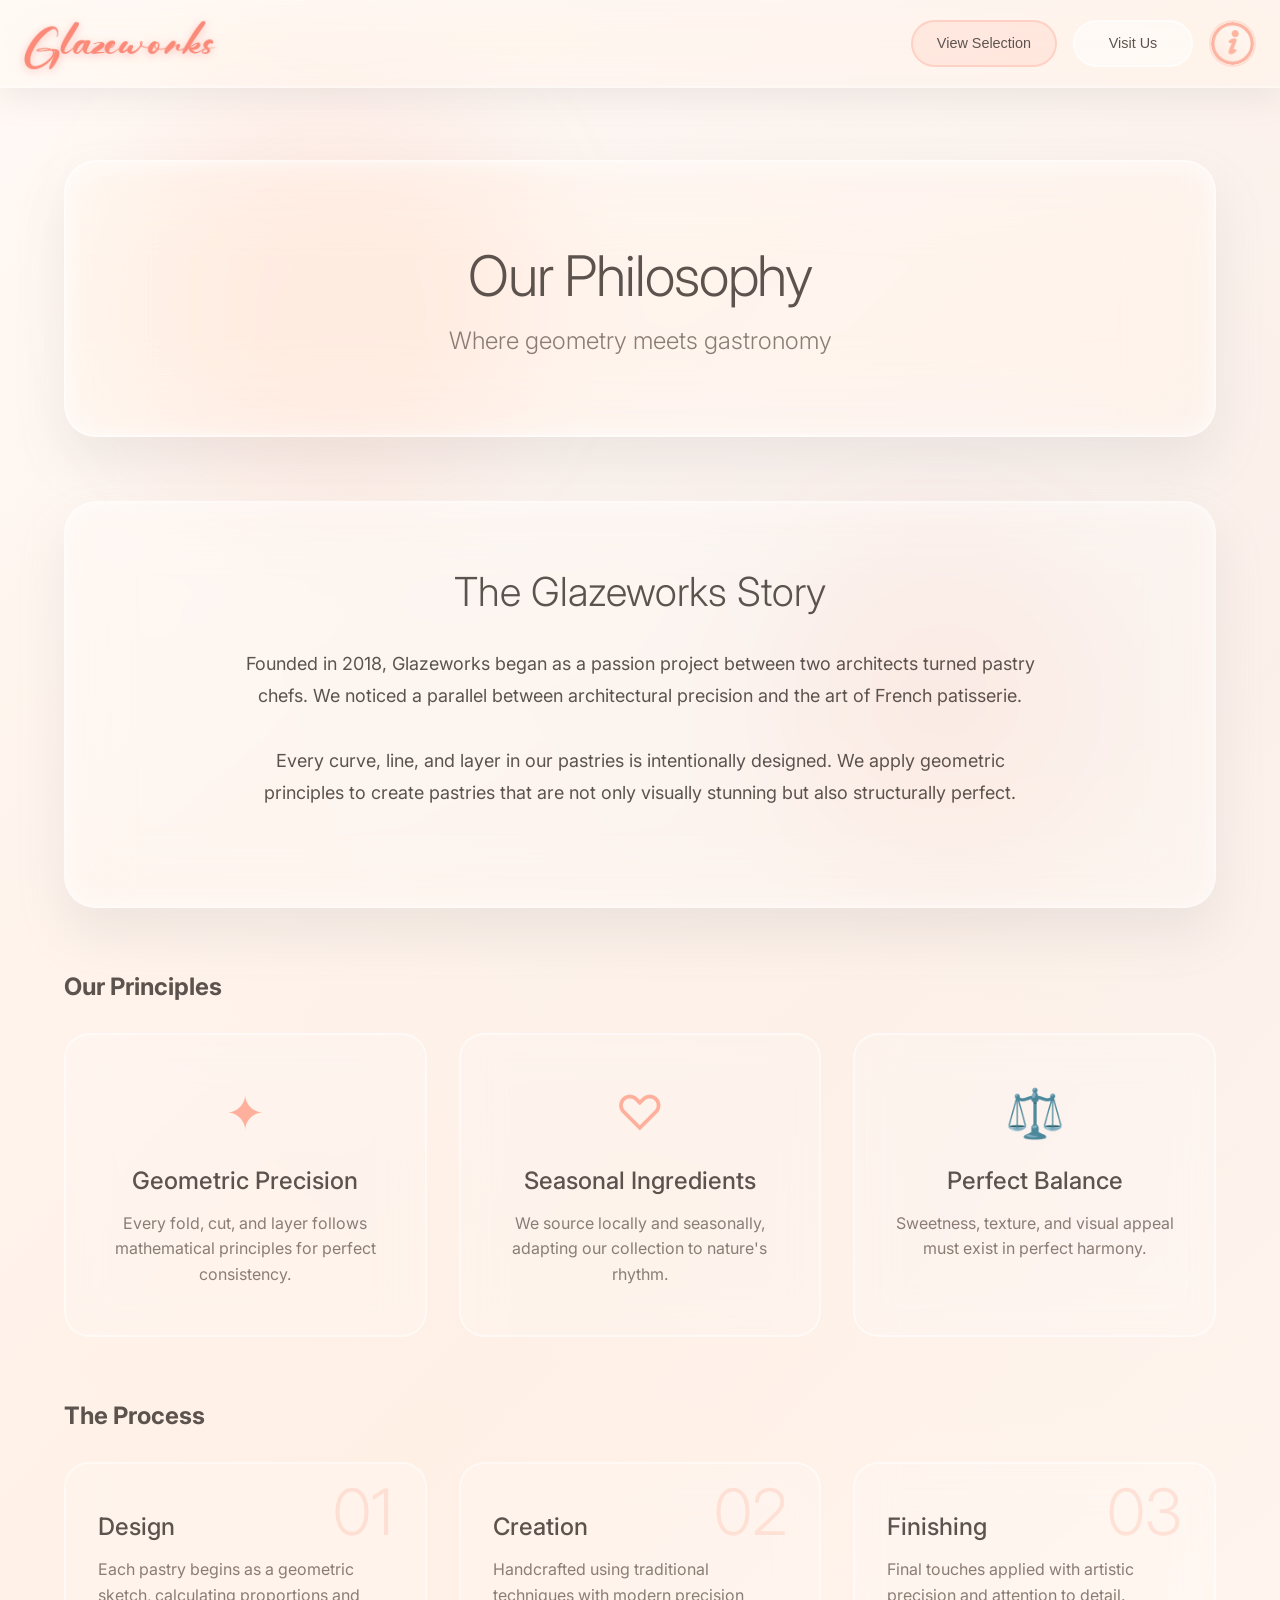
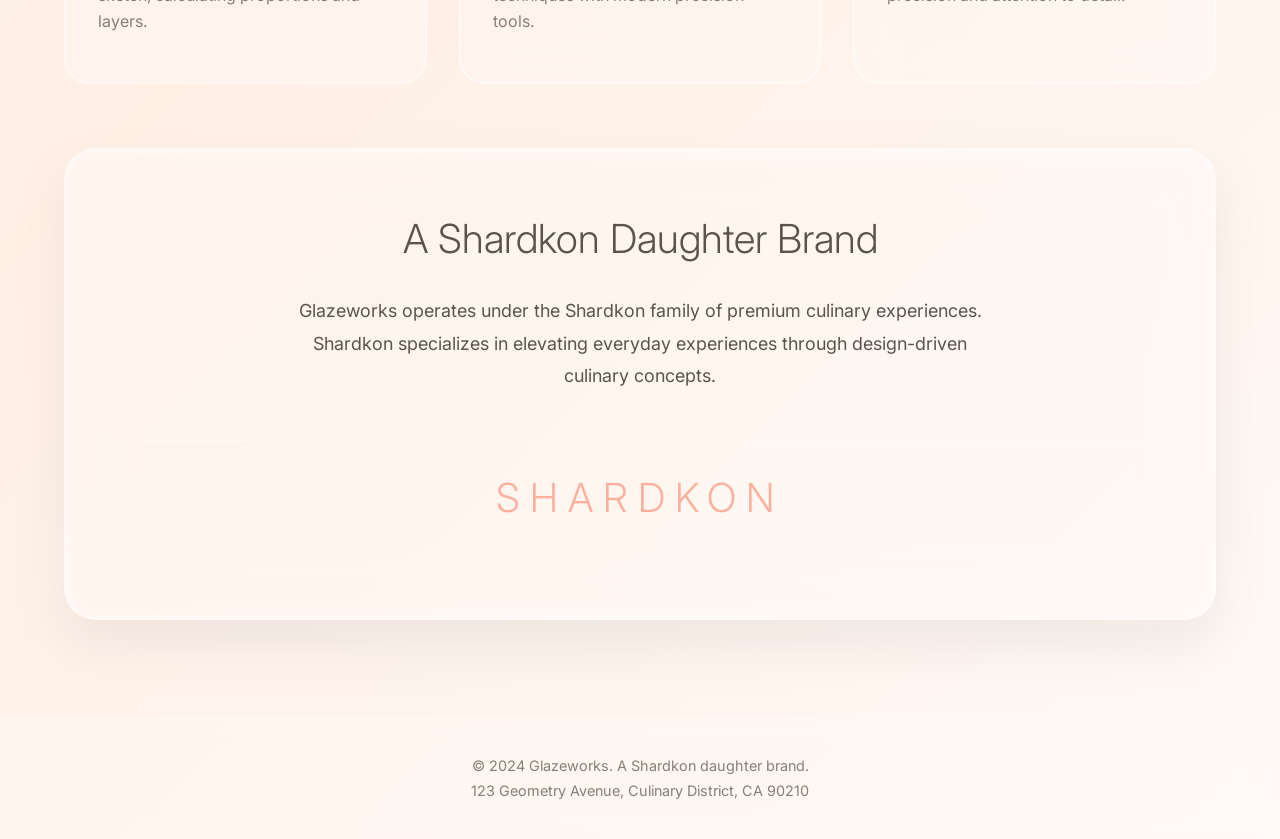
==== commit 5adeef36: "update" ====
--- a/about.html
+++ b/about.html
@@ -1,4 +1,3 @@
-<<<<<<< HEAD
 <!DOCTYPE html>
 <html lang="en">
 <head>
@@ -133,140 +132,4 @@
         });
     </script>
 </body>
-=======
-<!DOCTYPE html>
-<html lang="en">
-<head>
-    <meta charset="UTF-8">
-    <meta name="viewport" content="width=device-width, initial-scale=1.0">
-    <title>Glazeworks | About</title>
-    <link rel="stylesheet" href="style.css">
-    <link rel="stylesheet" href="about-style.css">
-    <link rel="preconnect" href="https://fonts.googleapis.com">
-    <link rel="preconnect" href="https://fonts.gstatic.com" crossorigin>
-    <link href="https://fonts.googleapis.com/css2?family=Inter:wght@300;400;500;600&display=swap" rel="stylesheet">
-    <style>body { opacity: 0; }</style>
-    <link rel="icon" type="image/png" href="bar logo.png">
-</head>
-<body>
-    <!-- HEADER -->
-    <header class="main-header">
-        <div class="header-content">
-            <!-- To this: -->
-            <div class="logo">
-                <a href="index.html" class="logo-link">
-                    <img src="Glazeworks Logo-transparent.png" 
-                        alt="Glazeworks" 
-                        class="logo-image">
-                </a>
-            </div>
-            <nav class="header-nav">
-                <!-- <a href="index.html" class="nav-link active">Home</a> -->
-                <!-- <a href="products.html" class="nav-link">Products</a> -->
-                <!-- <a href="about.html" class="nav-link">About</a> -->
-                <!-- <a href="contact.html" class="nav-link">Contact</a> -->
-            </nav>
-            <div class="header-buttons">
-                <button class="header-btn secondary" onclick="window.location.href='products.html'">View Selection</button>
-                <button class="header-btn" onclick="window.location.href='contact.html'">Visit Us</button>
-                <!-- Add this about icon button -->
-                <!-- About Image Icon -->
-                <button class="header-btn about-image" onclick="window.location.href='about.html'" title="About Glazeworks">
-                    <div class="image-icon">
-                        <img src="about icon.png" 
-                        alt="About Glazeworks" class="icon-img">
-                    <div class="image-overlay"></div>
-                    </div>
-                </button>
-            </div>
-        </div>
-    </header>
-    
-    <!-- ABOUT HERO -->
-    <section class="about-hero">
-        <div class="about-hero-card">
-            <h1>Our Philosophy</h1>
-            <p class="hero-subtitle">Where geometry meets gastronomy</p>
-        </div>
-    </section>
-    
-    <!-- ABOUT CONTENT -->
-    <section class="about-content">
-        <div class="about-container">
-            <div class="about-story">
-                <h2>The Glazeworks Story</h2>
-                <div class="story-text">
-                    <p>Founded in 2018, Glazeworks began as a passion project between two architects turned pastry chefs. We noticed a parallel between architectural precision and the art of French patisserie.</p>
-                    <p>Every curve, line, and layer in our pastries is intentionally designed. We apply geometric principles to create pastries that are not only visually stunning but also structurally perfect.</p>
-                </div>
-            </div>
-            
-            <div class="about-principles">
-                <h2>Our Principles</h2>
-                <div class="principles-grid">
-                    <div class="principle-card">
-                        <div class="principle-icon">✦</div>
-                        <h3>Geometric Precision</h3>
-                        <p>Every fold, cut, and layer follows mathematical principles for perfect consistency.</p>
-                    </div>
-                    <div class="principle-card">
-                        <div class="principle-icon">♡</div>
-                        <h3>Seasonal Ingredients</h3>
-                        <p>We source locally and seasonally, adapting our collection to nature's rhythm.</p>
-                    </div>
-                    <div class="principle-card">
-                        <div class="principle-icon">⚖️</div>
-                        <h3>Perfect Balance</h3>
-                        <p>Sweetness, texture, and visual appeal must exist in perfect harmony.</p>
-                    </div>
-                </div>
-            </div>
-            
-            <div class="about-process">
-                <h2>The Process</h2>
-                <div class="process-steps">
-                    <div class="process-step">
-                        <div class="step-number">01</div>
-                        <h3>Design</h3>
-                        <p>Each pastry begins as a geometric sketch, calculating proportions and layers.</p>
-                    </div>
-                    <div class="process-step">
-                        <div class="step-number">02</div>
-                        <h3>Creation</h3>
-                        <p>Handcrafted using traditional techniques with modern precision tools.</p>
-                    </div>
-                    <div class="process-step">
-                        <div class="step-number">03</div>
-                        <h3>Finishing</h3>
-                        <p>Final touches applied with artistic precision and attention to detail.</p>
-                    </div>
-                </div>
-            </div>
-            
-            <div class="about-shardkon">
-                <div class="shardkon-card">
-                    <h2>A Shardkon Daughter Brand</h2>
-                    <p>Glazeworks operates under the Shardkon family of premium culinary experiences. Shardkon specializes in elevating everyday experiences through design-driven culinary concepts.</p>
-                    <div class="shardkon-logo">SHARDKON</div>
-                </div>
-            </div>
-        </div>
-    </section>
-    
-    <!-- FOOTER -->
-    <footer class="main-footer">
-        <p>© 2024 Glazeworks. A Shardkon daughter brand.</p>
-        <p>123 Geometry Avenue, Culinary District, CA 90210</p>
-    </footer>
-    
-    <script src="script.js"></script>
-    <script>
-        window.addEventListener('load', () => {
-            setTimeout(() => {
-                document.body.style.opacity = '1';
-            }, 100);
-        });
-    </script>
-</body>
->>>>>>> 234afc3f3b8bf8ba9181b971a46c446adb3cdf5d
 </html>
--- a/style.css
+++ b/style.css
@@ -1,4 +1,3 @@
-<<<<<<< HEAD
 /* GLAZEWORKS FINAL REFINEMENT */
 :root {
   /* REFINED COLOR PALETTE */
@@ -1135,1142 +1134,4 @@
     font-size: 0.9rem;
     padding: 0.4rem 0.8rem;
   }
-=======
-/* GLAZEWORKS FINAL REFINEMENT */
-:root {
-  /* REFINED COLOR PALETTE */
-  --frost-white: rgba(255, 255, 255, 0.95);
-  --frost-border: rgba(255, 255, 255, 0.6);
-  --frost-shadow: rgba(150, 150, 150, 0.15);
-  --peach-pink: #FFB09D;
-  --peach-saturated: #FF8A75;
-  --text-dark: #5D534E;
-  --text-light: #8A7D76;
-  
-  /* GLOW COLORS */
-  --glow-peach: rgba(255, 176, 157, 0.3);
-  --glow-pink: rgba(255, 138, 117, 0.2);
-}
-
-/* RESET */
-* {
-  margin: 0;
-  padding: 0;
-  box-sizing: border-box;
-}
-
-
-/* SCROLLBAR WITH PATTERN IMAGE BACKGROUND */
-::-webkit-scrollbar {
-    width: 16px;
-    height: 16px;
-    background: transparent;
-}
-
-/* Top part of the track */
-::-webkit-scrollbar-track-piece:start {
-    background: transparent url('transparent\ bg.png') repeat-y !important;
-    background-size: 16px auto; /* Match scrollbar width */
-    border-top-left-radius: 8px;
-    border-top-right-radius: 8px;
-    margin-top: 4px; /* Add some spacing at top */
-}
-
-/* Middle part of the track */
-::-webkit-scrollbar-track-piece:middle {
-    background: transparent url('transparent\ bg.png') repeat-y !important;
-    background-size: 16px auto;
-}
-
-/* Bottom part of the track */
-::-webkit-scrollbar-track-piece:end {
-    background: transparent url('transparent\ bg.png') repeat-y !important;
-    background-size: 16px auto;
-    border-bottom-left-radius: 8px;
-    border-bottom-right-radius: 8px;
-    margin-bottom: 4px; /* Add some spacing at bottom */
-}
-
-/* For horizontal scrollbars */
-::-webkit-scrollbar-track-piece:horizontal:start {
-    background: transparent url('transparent\ bg.png') repeat-x !important;
-    background-size: auto 16px; /* Match scrollbar height */
-    border-top-left-radius: 8px;
-    border-bottom-left-radius: 8px;
-    margin-left: 4px;
-}
-
-::-webkit-scrollbar-track-piece:horizontal:end {
-    background: transparent url('transparent\ bg.png') repeat-x !important;
-    background-size: auto 16px;
-    border-top-right-radius: 8px;
-    border-bottom-right-radius: 8px;
-    margin-right: 4px;
-}
-
-/* Thumb - Dark peach color */
-::-webkit-scrollbar-thumb {
-    background: rgba(255, 130, 100, 0.7);
-    border-radius: 8px;
-    border: 4px solid transparent;
-    background-clip: content-box;
-    transition: all 0.3s ease;
-}
-
-::-webkit-scrollbar-thumb:hover {
-    background: rgba(255, 110, 80, 0.9);
-    border: 4px solid transparent;
-    background-clip: content-box;
-}
-
-::-webkit-scrollbar-thumb:active {
-    background: rgba(255, 90, 60, 0.95);
-    border: 4px solid transparent;
-    background-clip: content-box;
-}
-
-/* Corner */
-::-webkit-scrollbar-corner {
-    background: transparent url('transparent\ bg.png') !important;
-    background-size: 16px 16px;
-}
-
-/* Firefox fallback */
-* {
-    scrollbar-width: thin;
-    scrollbar-color: rgba(255, 130, 100, 0.7) transparent;
-}
-body {
-    overflow: overlay;
-  font-family: 'Inter', -apple-system, BlinkMacSystemFont, sans-serif;
-  background: 
-    radial-gradient(circle at 20% 50%, rgba(255, 240, 230, 0.3) 0%, transparent 50%),
-    radial-gradient(circle at 80% 20%, rgba(230, 240, 255, 0.2) 0%, transparent 50%),
-    linear-gradient(135deg, #FFF9F5 0%, #FFF0E6 50%, #FFF9F5 100%);
-  color: var(--text-dark);
-  overflow-x: hidden;
-  min-height: 100vh;
-  position: relative;
-  opacity: 1;
-  transition: opacity 0.8s ease;
-}
-
-/* HEADER STYLES */
-.main-header {
-  position: fixed;
-  top: 0;
-  left: 0;
-  width: 100%;
-  padding: 0.5rem 1.5rem;
-  background: rgba(255, 255, 255, 0.15);
-  backdrop-filter: blur(20px) saturate(180%);
-  -webkit-backdrop-filter: blur(20px) saturate(180%);
-  border-bottom: 2px solid rgba(255, 255, 255, 0.3);
-  z-index: 1000;
-  box-shadow: 0 10px 30px var(--frost-shadow);
-}
-
-.header-content {
-  max-width: 1400px;
-  margin: 0 auto;
-  display: flex;
-  justify-content: space-between;
-  align-items: center;
-  gap: 2rem;
-}
-
-/* Add new logo image styles: */
-.logo-link {
-    display: flex;
-    align-items: center;
-    text-decoration: none;
-    height: 100%;
-}
-
-.logo-image {
-    height: 70px; /* Adjust based on your logo's aspect ratio */
-    width: auto;
-    max-width: 200px; /* Prevents it from being too wide */
-    object-fit: contain;
-    transition: all 0.3s cubic-bezier(0.4, 0, 0.2, 1);
-    filter: drop-shadow(0 2px 4px rgba(255, 161, 161, 0.603));
-}
-
-/* Optional: Add hover effect */
-.logo-image:hover {
-    transform: scale(1.05);
-    filter: drop-shadow(0 4px 8px rgba(255, 169, 169, 0.76));
-}
-
-/* Optional: Add subtle glow on hover */
-.logo-image:hover {
-    filter: 
-        drop-shadow(0 4px 8px rgba(228, 167, 167, 0.829))
-        drop-shadow(0 0 10px rgba(252, 165, 165, 0.651));
-}
-
-.header-nav {
-  display: flex;
-  gap: 2rem;
-  flex: 1;
-  justify-content: center;
-}
-
-.nav-link {
-  text-decoration: none;
-  color: var(--text-dark);
-  font-weight: 400;
-  font-size: 1rem;
-  padding: 0.5rem 1rem;
-  border-radius: 20px;
-  transition: all 0.3s ease;
-  position: relative;
-}
-
-.nav-link:hover {
-  color: var(--peach-saturated);
-  background: rgba(255, 255, 255, 0.3);
-}
-
-.nav-link.active {
-  color: var(--peach-saturated);
-  font-weight: 500;
-}
-
-.nav-link.active::after {
-  content: '';
-  position: absolute;
-  bottom: -2px;
-  left: 1rem;
-  right: 1rem;
-  height: 2px;
-  background: var(--peach-pink);
-  border-radius: 1px;
-}
-
-.header-buttons {
-  display: flex;
-  gap: 1rem;
-}
-
-.header-btn {
-  padding: 0.75rem 1.5rem;
-  border-radius: 25px;
-  border: 2px solid rgba(255, 255, 255, 0.6);
-  background: rgba(255, 255, 255, 0.4);
-  backdrop-filter: blur(10px);
-  color: var(--text-dark);
-  font-weight: 500;
-  font-size: 0.9rem;
-  cursor: pointer;
-  transition: all 0.3s ease;
-  min-width: 120px;
-}
-
-.header-btn:hover {
-  transform: translateY(-2px);
-  background: rgba(255, 255, 255, 0.6);
-  box-shadow: 0 10px 25px var(--frost-shadow);
-}
-
-.header-btn.secondary {
-  background: rgba(255, 176, 157, 0.2);
-  border-color: rgba(255, 176, 157, 0.4);
-}
-
-.header-btn.secondary:hover {
-  background: rgba(255, 176, 157, 0.3);
-}
-
-
-/* About Image Icon Button */
-.header-btn.about-image {
-    width: 47px; /* Perfect circular size */
-    height: 47px;
-    min-width: 47px;
-    padding: 0;
-    display: flex;
-    align-items: center;
-    justify-content: center;
-    border-radius: 50%;
-    background: transparent;
-    border: 2px solid rgba(255, 176, 157, 0.3);
-    overflow: hidden;
-    position: relative;
-    transition: all 0.3s cubic-bezier(0.4, 0, 0.2, 1);
-}
-
-.header-btn.about-image:hover {
-    border-color: var(--peach-pink);
-    transform: translateY(-2px) scale(1.1);
-    box-shadow: 
-        0 10px 20px rgba(255, 176, 157, 0.3),
-        0 0 20px rgba(255, 176, 157, 0.2),
-        inset 0 0 0 2px rgba(255, 255, 255, 0.5);
-}
-
-.image-icon {
-    width: 100%;
-    height: 100%;
-    border-radius: 50%;
-    overflow: hidden;
-    position: relative;
-    display: flex;
-    align-items: center;
-    justify-content: center;
-}
-
-.icon-img {
-    width: 100%;
-    height: 100%;
-    object-fit: cover;
-    object-position: center;
-    transition: transform 0.4s ease, filter 0.4s ease;
-}
-
-.image-overlay {
-    position: absolute;
-    top: 0;
-    left: 0;
-    width: 100%;
-    height: 100%;
-    background: linear-gradient(
-        45deg,
-        rgba(255, 176, 157, 0.2) 0%,
-        rgba(255, 176, 157, 0) 60%
-    );
-    border-radius: 50%;
-    transition: all 0.4s ease;
-}
-
-.header-btn.about-image:hover .icon-img {
-    transform: scale(1.15);
-    filter: brightness(1.1) saturate(1.2);
-}
-
-.header-btn.about-image:hover .image-overlay {
-    background: linear-gradient(
-        45deg,
-        rgba(255, 138, 117, 0.3) 0%,
-        rgba(255, 138, 117, 0.1) 50%,
-        rgba(255, 138, 117, 0) 70%
-    );
-}
-
-
-
-
-/* FOOTER */
-.main-footer {
-  text-align: center;
-  padding: 2rem;
-  color: var(--text-light);
-  font-size: 0.9rem;
-  background: rgba(255, 255, 255, 0.2);
-  backdrop-filter: blur(10px);
-  border-top: 1px solid rgba(255, 255, 255, 0.3);
-  margin-top: 4rem;
-}
-
-.main-footer p {
-  margin: 0.5rem 0;
-}
-
-/* BACKGROUND EFFECTS */
-.glow-effects {
-  position: fixed;
-  top: 0;
-  left: 0;
-  width: 100%;
-  height: 100%;
-  z-index: -3;
-  pointer-events: none;
-  opacity: 0.5;
-}
-
-.glow-orb {
-  position: absolute;
-  border-radius: 50%;
-  filter: blur(60px);
-  animation: floatOrb 20s infinite ease-in-out;
-}
-
-.glow-1 {
-  width: 400px;
-  height: 400px;
-  background: var(--glow-peach);
-  top: 10%;
-  left: 10%;
-  animation-delay: 0s;
-}
-
-.glow-2 {
-  width: 300px;
-  height: 300px;
-  background: var(--glow-pink);
-  top: 60%;
-  right: 15%;
-  animation-delay: -7s;
-}
-
-@keyframes floatOrb {
-  0%, 100% { transform: translate(0, 0) scale(1); opacity: 0.4; }
-  33% { transform: translate(30px, -30px) scale(1.1); opacity: 0.6; }
-  66% { transform: translate(-20px, 20px) scale(0.9); opacity: 0.5; }
-}
-
-/* HERO SECTION */
-.hero {
-  min-height: 100vh;
-  display: flex;
-  flex-direction: column;
-  align-items: center;
-  justify-content: center;
-  padding: 2rem;
-  position: relative;
-  z-index: 1;
-  padding-top: 8rem; /* Account for fixed header */
-}
-
-/* MAIN FROSTED GLASS CARD */
-.main-glass-card {
-  width: 65vw;
-  max-width: 900px;
-  min-width: 300px;
-  background: rgba(255, 255, 255, 0.25);
-  backdrop-filter: blur(40px) saturate(200%);
-  -webkit-backdrop-filter: blur(40px) saturate(200%);
-  border: 2px solid var(--frost-border);
-  border-radius: 40px;
-  padding: 6rem 5rem;
-  text-align: center;
-  position: relative;
-  z-index: 10;
-  box-shadow: 
-    0 0 0 1px rgba(255, 255, 255, 0.8),
-    0 30px 60px var(--frost-shadow),
-    0 50px 100px rgba(0, 0, 0, 0.05),
-    inset 0 2px 20px rgba(255, 255, 255, 0.6),
-    inset 0 -2px 20px rgba(255, 255, 255, 0.4);
-  animation: cardFloat 8s ease-in-out infinite;
-  margin: 0 auto 8rem auto;
-}
-
-@keyframes cardFloat {
-  0%, 100% { transform: translateY(0px) rotateX(0deg); }
-  50% { transform: translateY(-20px) rotateX(2deg); }
-}
-
-/* TAGLINE */
-.tagline {
-  font-size: clamp(3rem, 4vw, 4.5rem);
-  font-weight: 300;
-  color: var(--text-dark);
-  line-height: 1.1;
-  margin-bottom: 3rem;
-  letter-spacing: -0.02em;
-  text-shadow: 
-    0 2px 4px rgba(0, 0, 0, 0.05),
-    0 0 40px rgba(255, 255, 255, 0.5);
-  position: relative;
-}
-
-.tagline::after {
-  content: '';
-  position: absolute;
-  bottom: -1.5rem;
-  left: 50%;
-  transform: translateX(-50%);
-  width: 100px;
-  height: 3px;
-  background: linear-gradient(90deg, 
-    transparent, 
-    var(--peach-pink), 
-    transparent);
-  border-radius: 2px;
-}
-
-/* BUTTON GROUP - VIEW OUR SELECTION CENTERED */
-.button-group-center {
-  display: flex;
-  flex-direction: column;
-  align-items: center;
-  gap: 2rem;
-  margin-top: 4rem;
-  position: relative;
-}
-
-/* VIEW MENU BUTTON - CENTERED ALONE */
-.glass-button-primary {
-  padding: 1.75rem 4rem;
-  border-radius: 50px;
-  border: 2px solid rgba(255, 255, 255, 0.9);
-  background: linear-gradient(135deg, 
-    var(--peach-pink) 0%, 
-    #FFC9BC 100%);
-  backdrop-filter: blur(20px);
-  -webkit-backdrop-filter: blur(20px);
-  color: white;
-  font-size: 1.25rem;
-  font-weight: 600;
-  cursor: pointer;
-  transition: all 0.4s cubic-bezier(0.4, 0, 0.2, 1);
-  position: relative;
-  overflow: hidden;
-  box-shadow: 
-    0 20px 40px rgba(255, 176, 157, 0.3),
-    inset 0 2px 15px rgba(255, 255, 255, 0.6),
-    0 0 0 2px rgba(255, 255, 255, 0.7);
-  letter-spacing: 0.5px;
-  transform: translateY(-10px);
-  z-index: 2;
-  margin-bottom: 1.5rem;
-}
-
-.glass-button-primary:hover {
-  transform: translateY(-15px) scale(1.05);
-  background: linear-gradient(135deg, 
-    var(--peach-saturated) 0%, 
-    #FFA08D 100%);
-  box-shadow: 
-    0 30px 60px rgba(255, 138, 117, 0.4),
-    inset 0 2px 25px rgba(255, 255, 255, 0.8),
-    0 0 30px rgba(255, 138, 117, 0.5),
-    0 0 60px rgba(255, 138, 117, 0.2);
-}
-
-/* ORDER PICKUP & VISIT US - HORIZONTAL PAIR BELOW */
-.button-pair {
-  display: flex;
-  gap: 2rem;
-  justify-content: center;
-  width: 100%;
-}
-
-.glass-button {
-  padding: 1.5rem 3rem;
-  border-radius: 50px;
-  border: 2px solid rgba(255, 255, 255, 0.8);
-  background: rgba(255, 255, 255, 0.6);
-  backdrop-filter: blur(20px);
-  -webkit-backdrop-filter: blur(20px);
-  color: var(--text-dark);
-  font-size: 1.125rem;
-  font-weight: 500;
-  cursor: pointer;
-  transition: all 0.4s cubic-bezier(0.4, 0, 0.2, 1);
-  position: relative;
-  overflow: hidden;
-  box-shadow: 
-    0 15px 35px var(--frost-shadow),
-    inset 0 2px 10px rgba(255, 255, 255, 0.8),
-    0 0 0 1px rgba(255, 255, 255, 0.5);
-  letter-spacing: 0.5px;
-  min-width: 180px;
-  text-align: center;
-}
-
-.glass-button:hover {
-  transform: translateY(-5px) scale(1.05);
-  border-color: rgba(255, 255, 255, 1);
-  box-shadow: 
-    0 25px 50px rgba(150, 150, 150, 0.25),
-    inset 0 2px 20px rgba(255, 255, 255, 0.9),
-    0 0 20px var(--glow-peach),
-    0 0 40px rgba(255, 179, 161, 0.1);
-}
-
-/* SUBTAGLINE */
-.subtagline {
-  font-size: 1.25rem;
-  color: var(--text-light);
-  margin-top: 2rem;
-  font-weight: 300;
-  letter-spacing: 0.5px;
-  opacity: 0.9;
-}
-
-/* SIGNATURE COLLECTION - FIXED CLIPPING */
-.signature-section {
-  width: 90%;
-  max-width: 1200px;
-  margin: 0 auto 8rem auto; /* MORE MARGIN FOR TALLER BOUNDARY */
-  position: relative;
-}
-
-.section-header {
-  text-align: center;
-  margin-bottom: 3rem;
-}
-
-.section-header h2 {
-  font-size: 2.5rem;
-  font-weight: 400;
-  color: var(--text-dark);
-  margin-bottom: 1rem;
-}
-
-.horizontal-scroll-container {
-  position: relative;
-  width: 100%;
-  overflow: hidden; /* Keep hidden for container */
-  padding: 5rem 0; /* TALLER BOUNDARY */
-  margin: 2rem 0;
-  background: rgba(255, 255, 255, 0.05);
-  border-radius: 32px;
-  border: 2px solid rgba(255, 255, 255, 0.4); /* VISIBLE BORDER */
-  box-shadow: 
-    inset 0 2px 10px rgba(255, 255, 255, 0.3),
-    0 10px 30px var(--frost-shadow);
-}
-
-.horizontal-scroll {
-  display: flex;
-  gap: 2.5rem;
-  padding: 0 4rem;
-  scroll-behavior: smooth;
-  overflow-x: auto;
-  scrollbar-width: none;
-  -ms-overflow-style: none;
-}
-
-.horizontal-scroll::-webkit-scrollbar {
-  display: none;
-}
-
-.scroll-item {
-  flex: 0 0 auto;
-  width: 280px;
-  text-align: center;
-  transition: all 0.4s cubic-bezier(0.4, 0, 0.2, 1);
-  position: relative;
-  margin: 1rem 0; /* VERTICAL SPACING */
-}
-
-/* FIXED IMAGE CONTAINER - NO CLIPPING */
-.image-container {
-  width: 100%;
-  height: 280px;
-  position: relative;
-  overflow: hidden;
-  border-radius: 25px;
-  border: 3px solid rgba(255, 255, 255, 0.9);
-  box-shadow: 
-    0 20px 40px var(--frost-shadow),
-    inset 0 2px 15px rgba(255, 255, 255, 0.6);
-  background: rgba(255, 255, 255, 0.3);
-  backdrop-filter: blur(10px);
-}
-
-.image-container img {
-  width: 100%;
-  height: 100%;
-  object-fit: cover;
-  object-position: center;
-  transition: transform 0.4s ease;
-  display: block;
-}
-
-.scroll-item h3 {
-  font-size: 1.25rem;
-  font-weight: 500;
-  margin: 1.5rem 0 0.5rem;
-  color: var(--text-dark);
-}
-
-.scroll-item p {
-  font-size: 0.875rem;
-  color: var(--text-light);
-  margin: 0;
-}
-
-.scroll-item.active {
-  transform: scale(1.15);
-  z-index: 20;
-}
-
-.scroll-item.active .image-container {
-  border-color: var(--peach-pink);
-  box-shadow: 
-    0 30px 60px rgba(255, 176, 157, 0.25),
-    inset 0 2px 25px rgba(255, 255, 255, 0.8),
-    0 0 30px rgba(255, 176, 157, 0.3);
-}
-
-.scroll-item.active img {
-  transform: scale(1.05);
-}
-
-/* SCROLL ARROWS */
-.scroll-arrow {
-  position: absolute;
-  top: 50%;
-  transform: translateY(-50%);
-  width: 60px;
-  height: 60px;
-  background: rgba(255, 255, 255, 0.8);
-  backdrop-filter: blur(10px);
-  border-radius: 50%;
-  border: 2px solid rgba(255, 255, 255, 0.9);
-  display: flex;
-  align-items: center;
-  justify-content: center;
-  cursor: pointer;
-  z-index: 30;
-  transition: all 0.3s ease;
-  box-shadow: 0 10px 25px var(--frost-shadow);
-  color: var(--peach-pink);
-  font-size: 1.5rem;
-  user-select: none;
-}
-
-.scroll-arrow:hover {
-  background: rgba(255, 255, 255, 0.95);
-  transform: translateY(-50%) scale(1.1);
-  color: var(--peach-saturated);
-  box-shadow: 0 15px 35px rgba(255, 176, 157, 0.2);
-}
-
-.scroll-arrow.left {
-  left: 20px;
-}
-
-.scroll-arrow.right {
-  right: 20px;
-}
-
-/* TWO COLUMN LAYOUT */
-.two-column-layout {
-  display: grid;
-  grid-template-columns: 1fr 1fr;
-  gap: 3rem;
-  width: 90%;
-  max-width: 1200px;
-  margin: 0 auto 6rem auto;
-  align-items: stretch;
-}
-
-/* FROSTED GLASS CARDS */
-.frosted-card {
-  background: rgba(255, 255, 255, 0.2);
-  backdrop-filter: blur(30px) saturate(180%);
-  -webkit-backdrop-filter: blur(30px) saturate(180%);
-  border: 2px solid rgba(255, 255, 255, 0.6);
-  border-radius: 32px;
-  padding: 3rem 2.5rem;
-  transition: all 0.4s cubic-bezier(0.4, 0, 0.2, 1);
-  position: relative;
-  overflow: visible;
-  box-shadow: 
-    0 25px 50px var(--frost-shadow),
-    inset 0 2px 15px rgba(255, 255, 255, 0.6),
-    0 0 0 1px rgba(255, 255, 255, 0.4);
-  height: 500px;
-  display: flex;
-  flex-direction: column;
-}
-
-.frosted-card h2 {
-  font-size: 2rem;
-  font-weight: 400;
-  margin-bottom: 2rem;
-  color: var(--text-dark);
-  position: relative;
-  display: inline-block;
-}
-
-.frosted-card h2::after {
-  content: '';
-  position: absolute;
-  bottom: -10px;
-  left: 0;
-  width: 40px;
-  height: 2px;
-  background: linear-gradient(90deg, var(--peach-pink), transparent);
-  border-radius: 2px;
-}
-
-/* COFFEE & TEA - WIDER CARD */
-.coffee-card {
-  position: relative;
-  overflow: hidden;
-  padding: 3rem 3rem; /* WIDER PADDING */
-}
-
-.scrollable-menu {
-  flex: 1;
-  overflow-y: auto;
-  padding-right: 1rem; /* MORE PADDING */
-  scrollbar-width: thin;
-  scrollbar-color: var(--peach-pink) transparent;
-  position: relative;
-}
-
-.scrollable-menu::-webkit-scrollbar {
-  width: 6px; /* THICKER SCROLLBAR */
-}
-
-.scrollable-menu::-webkit-scrollbar-track {
-  background: rgba(255, 255, 255, 0.2);
-  border-radius: 10px;
-}
-
-.scrollable-menu::-webkit-scrollbar-thumb {
-  background: var(--peach-pink);
-  border-radius: 10px;
-}
-
-.menu-items {
-  margin-top: 1rem;
-  position: relative;
-}
-
-/* WIDER MENU ITEMS FOR COFFEE CARD */
-.menu-item {
-  display: flex;
-  justify-content: space-between;
-  align-items: center;
-  padding: 1.2rem 1.8rem; /* MORE PADDING FOR WIDER CARD */
-  margin-bottom: 1rem;
-  border-radius: 20px;
-  background: rgba(255, 255, 255, 0.3);
-  border: 1px solid rgba(255, 255, 255, 0.5);
-  transition: all 0.3s cubic-bezier(0.4, 0, 0.2, 1);
-  position: relative;
-  overflow: visible;
-  backdrop-filter: blur(10px);
-  width: calc(100% - 0.5rem);
-  margin-left: 0.25rem;
-  z-index: 1;
-}
-
-.menu-item:hover {
-  transform: translateX(12px) scale(1.08); /* MORE TRANSFORM */
-  background: rgba(255, 255, 255, 0.85); /* MORE OPAQUE */
-  border-color: var(--peach-pink);
-  box-shadow: 
-    0 20px 40px rgba(255, 176, 157, 0.3),
-    0 0 0 3px rgba(255, 176, 157, 0.3);
-  z-index: 100;
-  padding: 1.2rem 2rem; /* MORE EXPANSION */
-}
-
-.item-name, .item-price {
-  position: relative;
-  z-index: 2;
-  transition: all 0.3s ease;
-  font-size: 1rem; /* NORMAL FONT */
-}
-
-.menu-item:hover .item-name {
-  color: var(--peach-saturated);
-  font-weight: 600;
-}
-
-.menu-item:hover .item-price {
-  color: var(--peach-saturated);
-  font-weight: 700;
-}
-
-/* PHILOSOPHY CARD */
-.about-text {
-  font-size: 1.125rem;
-  line-height: 1.8;
-  color: var(--text-dark);
-  margin-bottom: 1.5rem;
-}
-
-.about-text em {
-  font-style: normal;
-  color: var(--peach-saturated);
-  font-weight: 500;
-}
-
-.geometric-accent {
-  width: 60px;
-  height: 60px;
-  margin-top: auto;
-  background: linear-gradient(135deg, 
-    transparent 45%, 
-    rgba(255, 176, 157, 0.3) 50%, 
-    transparent 55%);
-  animation: gentleSpin 20s linear infinite;
-  filter: blur(1px);
-}
-
-@keyframes gentleSpin {
-  from { transform: rotate(0deg); }
-  to { transform: rotate(360deg); }
-}
-
-/* VISIT SECTION */
-.visit-section {
-  width: 90%;
-  max-width: 1200px;
-  margin: 0 auto 6rem auto;
-  height: 400px;
-}
-
-.visit-card {
-  background: rgba(255, 255, 255, 0.2);
-  backdrop-filter: blur(30px) saturate(180%);
-  -webkit-backdrop-filter: blur(30px) saturate(180%);
-  border: 2px solid rgba(255, 255, 255, 0.6);
-  border-radius: 32px;
-  padding: 3rem;
-  height: 100%;
-  display: grid;
-  grid-template-columns: 1fr 1fr;
-  gap: 3rem;
-  box-shadow: 
-    0 25px 50px var(--frost-shadow),
-    inset 0 2px 15px rgba(255, 255, 255, 0.6),
-    0 0 0 1px rgba(255, 255, 255, 0.4);
-}
-
-.visit-info h2 {
-  font-size: 2rem;
-  font-weight: 400;
-  margin-bottom: 2rem;
-  color: var(--text-dark);
-}
-
-.visit-details {
-  margin-bottom: 2rem;
-}
-
-.visit-details p {
-  display: flex;
-  align-items: flex-start;
-  gap: 1rem;
-  margin-bottom: 1.5rem;
-  font-size: 1.125rem;
-  color: var(--text-dark);
-  line-height: 1.6;
-}
-
-.map-container {
-  background: linear-gradient(135deg, rgba(255, 255, 255, 0.3), rgba(255, 248, 240, 0.2));
-  border-radius: 20px;
-  border: 2px solid rgba(255, 255, 255, 0.6);
-  display: flex;
-  align-items: center;
-  justify-content: center;
-  box-shadow: 
-    inset 0 2px 10px rgba(255, 255, 255, 0.6),
-    0 10px 25px var(--frost-shadow);
-  padding: 2rem;
-  overflow: hidden;
-}
-
-.map-placeholder {
-  text-align: center;
-  color: var(--text-light);
-  width: 100%;
-}
-
-.map-placeholder p {
-  margin-bottom: 0.5rem;
-}
-
-/* CURSOR HALO */
-.cursor-halo {
-  position: fixed;
-  width: 150px;
-  height: 150px;
-  background: radial-gradient(
-    circle at center,
-    rgba(255, 176, 157, 0.3) 0%,
-    rgba(255, 176, 157, 0.15) 30%,
-    rgba(255, 176, 157, 0.05) 50%,
-    transparent 70%
-  );
-  border-radius: 50%;
-  pointer-events: none;
-  z-index: 9999;
-  filter: blur(25px);
-  opacity: 0;
-  transition: opacity 0.3s ease, transform 0.2s ease;
-  transform: translate(-50%, -50%) scale(0.8);
-  left: -999px;
-  top: -999px;
-  mix-blend-mode: screen;
-}
-
-.cursor-halo.active {
-  opacity: 0.7;
-  transform: translate(-50%, -50%) scale(1);
-}
-
-.cursor-halo.hovering {
-  background: radial-gradient(
-    circle at center,
-    rgba(255, 176, 157, 0.5) 0%,
-    rgba(255, 176, 157, 0.3) 30%,
-    rgba(255, 176, 157, 0.1) 50%,
-    transparent 70%
-  );
-  filter: blur(30px);
-  transform: translate(-50%, -50%) scale(1.3);
-  opacity: 0.9;
-}
-
-/* RESPONSIVE */
-@media (max-width: 1200px) {
-  .main-glass-card {
-    width: 75vw;
-    padding: 5rem 4rem;
-  }
-  
-  .two-column-layout {
-    grid-template-columns: 1fr;
-    gap: 2rem;
-  }
-  
-  .frosted-card {
-    height: auto;
-    min-height: 400px;
-  }
-  
-  .visit-card {
-    grid-template-columns: 1fr;
-    gap: 2rem;
-    height: auto;
-    min-height: 400px;
-  }
-  
-  .header-nav {
-    gap: 1rem;
-  }
-}
-
-@media (max-width: 1024px) {
-  .header-content {
-    flex-wrap: wrap;
-    gap: 1rem;
-  }
-  
-  .header-nav {
-    order: 3;
-    width: 100%;
-    justify-content: center;
-    margin-top: 1rem;
-  }
-}
-
-@media (max-width: 768px) {
-  .hero {
-    padding: 1.5rem;
-    min-height: 90vh;
-    padding-top: 10rem; /* More space for mobile header */
-  }
-  
-  .main-header {
-    padding: 0.5rem;
-  }
-  
-  .header-buttons {
-    display: none; /* Hide buttons on mobile */
-  }
-  
-  .main-glass-card {
-    width: 90vw;
-    padding: 4rem 3rem;
-    margin-bottom: 4rem;
-  }
-  
-  .button-group-center {
-    gap: 1.5rem;
-  }
-  
-  .button-pair {
-    flex-direction: column;
-    gap: 1rem;
-    align-items: center;
-  }
-  
-  .glass-button-primary {
-    transform: translateY(0);
-    margin-bottom: 1rem;
-  }
-  
-  .glass-button-primary:hover {
-    transform: translateY(-5px) scale(1.05);
-  }
-  
-  .glass-button {
-    min-width: 200px;
-    padding: 1.25rem 2rem;
-  }
-  
-  .scroll-arrow {
-    display: none;
-  }
-  
-  .horizontal-scroll {
-    padding: 0 1rem;
-  }
-  
-  .horizontal-scroll-container {
-    padding: 3rem 0;
-  }
-  
-  .tagline {
-    font-size: 2.5rem;
-    line-height: 1.2;
-  }
-  
-  .frosted-card {
-    padding: 2rem 1.5rem;
-  }
-  
-  .coffee-card {
-    padding: 2rem 1.5rem;
-  }
-}
-
-@media (max-width: 480px) {
-  .main-glass-card {
-    padding: 3rem 2rem;
-    border-radius: 30px;
-  }
-  
-  .tagline {
-    font-size: 2rem;
-  }
-  
-  .glass-button-primary,
-  .glass-button {
-    padding: 1.25rem 1.5rem;
-    font-size: 1rem;
-  }
-  
-  .scroll-item {
-    width: 240px;
-  }
-  
-  .image-container {
-    height: 240px;
-  }
-  
-  .frosted-card,
-  .visit-card {
-    padding: 2rem 1.5rem;
-    border-radius: 28px;
-  }
-  
-  .menu-item {
-    padding: 1rem 1.2rem;
-    margin-bottom: 0.7rem;
-  }
-  
-  .logo h1 {
-    font-size: 1.5rem;
-  }
-  
-  .nav-link {
-    font-size: 0.9rem;
-    padding: 0.4rem 0.8rem;
-  }
->>>>>>> 234afc3f3b8bf8ba9181b971a46c446adb3cdf5d
 }
--- a/about-style.css
+++ b/about-style.css
@@ -1,4 +1,4 @@
-<<<<<<< HEAD
+
 /* ABOUT PAGE STYLES */
 body {
   padding-top: 8rem;
@@ -284,291 +284,4 @@
   .step-number {
     font-size: 3rem;
   }
-=======
-/* ABOUT PAGE STYLES */
-body {
-  padding-top: 8rem;
-}
-
-/* ABOUT HERO */
-.about-hero {
-  width: 90%;
-  max-width: 1200px;
-  margin: 2rem auto 4rem auto;
-}
-
-.about-hero-card {
-  background: rgba(255, 255, 255, 0.2);
-  backdrop-filter: blur(40px) saturate(200%);
-  border: 2px solid rgba(255, 255, 255, 0.6);
-  border-radius: 32px;
-  padding: 5rem 4rem;
-  text-align: center;
-  box-shadow: 
-    0 25px 50px var(--frost-shadow),
-    inset 0 2px 20px rgba(255, 255, 255, 0.6);
-}
-
-.about-hero-card h1 {
-  font-size: 3.5rem;
-  font-weight: 300;
-  color: var(--text-dark);
-  margin-bottom: 1rem;
-  letter-spacing: -0.02em;
-}
-
-.hero-subtitle {
-  font-size: 1.5rem;
-  color: var(--text-light);
-  font-weight: 300;
-}
-
-/* ABOUT CONTENT */
-.about-content {
-  width: 90%;
-  max-width: 1200px;
-  margin: 0 auto 6rem auto;
-}
-
-.about-container {
-  display: flex;
-  flex-direction: column;
-  gap: 4rem;
-}
-
-/* ABOUT STORY */
-.about-story {
-  background: rgba(255, 255, 255, 0.2);
-  backdrop-filter: blur(30px);
-  border: 2px solid rgba(255, 255, 255, 0.5);
-  border-radius: 32px;
-  padding: 4rem;
-  box-shadow: 
-    0 25px 50px var(--frost-shadow),
-    inset 0 2px 20px rgba(255, 255, 255, 0.6);
-}
-
-.about-story h2 {
-  font-size: 2.5rem;
-  font-weight: 300;
-  color: var(--text-dark);
-  margin-bottom: 2rem;
-  text-align: center;
-}
-
-.story-text {
-  max-width: 800px;
-  margin: 0 auto;
-}
-
-.story-text p {
-  font-size: 1.125rem;
-  line-height: 1.8;
-  color: var(--text-dark);
-  margin-bottom: 2rem;
-  text-align: center;
-}
-
-/* PRINCIPLES GRID */
-.principles-grid {
-  display: grid;
-  grid-template-columns: repeat(auto-fit, minmax(300px, 1fr));
-  gap: 2rem;
-  margin-top: 2rem;
-}
-
-.principle-card {
-  background: rgba(255, 255, 255, 0.2);
-  backdrop-filter: blur(20px);
-  border: 2px solid rgba(255, 255, 255, 0.5);
-  border-radius: 25px;
-  padding: 3rem 2rem;
-  text-align: center;
-  transition: all 0.3s cubic-bezier(0.4, 0, 0.2, 1);
-}
-
-.principle-card:hover {
-  transform: translateY(-10px);
-  border-color: var(--peach-pink);
-  box-shadow: 
-    0 25px 50px rgba(255, 176, 157, 0.2),
-    inset 0 2px 15px rgba(255, 255, 255, 0.8);
-}
-
-.principle-icon {
-  font-size: 3rem;
-  margin-bottom: 1.5rem;
-  color: var(--peach-pink);
-}
-
-.principle-card h3 {
-  font-size: 1.5rem;
-  font-weight: 500;
-  margin-bottom: 1rem;
-  color: var(--text-dark);
-}
-
-.principle-card p {
-  font-size: 1rem;
-  line-height: 1.6;
-  color: var(--text-light);
-}
-
-/* PROCESS STEPS */
-.process-steps {
-  display: grid;
-  grid-template-columns: repeat(auto-fit, minmax(300px, 1fr));
-  gap: 2rem;
-  margin-top: 2rem;
-}
-
-.process-step {
-  background: rgba(255, 255, 255, 0.2);
-  backdrop-filter: blur(20px);
-  border: 2px solid rgba(255, 255, 255, 0.5);
-  border-radius: 25px;
-  padding: 3rem 2rem;
-  position: relative;
-  transition: all 0.3s cubic-bezier(0.4, 0, 0.2, 1);
-}
-
-.process-step:hover {
-  transform: translateY(-5px);
-  border-color: var(--peach-pink);
-  box-shadow: 
-    0 20px 40px rgba(255, 176, 157, 0.2),
-    inset 0 2px 15px rgba(255, 255, 255, 0.8);
-}
-
-.step-number {
-  font-size: 4rem;
-  font-weight: 300;
-  color: var(--peach-pink);
-  opacity: 0.3;
-  position: absolute;
-  top: 1rem;
-  right: 2rem;
-  line-height: 1;
-}
-
-.process-step h3 {
-  font-size: 1.5rem;
-  font-weight: 500;
-  margin-bottom: 1rem;
-  color: var(--text-dark);
-}
-
-.process-step p {
-  font-size: 1rem;
-  line-height: 1.6;
-  color: var(--text-light);
-}
-
-/* SHARDKON CARD */
-.shardkon-card {
-  background: rgba(255, 255, 255, 0.2);
-  backdrop-filter: blur(30px);
-  border: 2px solid rgba(255, 255, 255, 0.5);
-  border-radius: 32px;
-  padding: 4rem;
-  text-align: center;
-  box-shadow: 
-    0 25px 50px var(--frost-shadow),
-    inset 0 2px 20px rgba(255, 255, 255, 0.6);
-}
-
-.shardkon-card h2 {
-  font-size: 2.5rem;
-  font-weight: 300;
-  color: var(--text-dark);
-  margin-bottom: 2rem;
-}
-
-.shardkon-card p {
-  font-size: 1.125rem;
-  line-height: 1.8;
-  color: var(--text-dark);
-  max-width: 700px;
-  margin: 0 auto 3rem auto;
-}
-
-.shardkon-logo {
-  font-size: 2.5rem;
-  font-weight: 300;
-  color: var(--peach-pink);
-  letter-spacing: 10px;
-  padding: 2rem;
-  border-top: 1px solid rgba(255, 255, 255, 0.3);
-}
-
-/* RESPONSIVE */
-@media (max-width: 1024px) {
-  .principles-grid,
-  .process-steps {
-    grid-template-columns: repeat(auto-fit, minmax(250px, 1fr));
-  }
-}
-
-@media (max-width: 768px) {
-  .about-hero-card {
-    padding: 4rem 3rem;
-  }
-  
-  .about-hero-card h1 {
-    font-size: 2.5rem;
-  }
-  
-  .hero-subtitle {
-    font-size: 1.25rem;
-  }
-  
-  .about-story {
-    padding: 3rem 2rem;
-  }
-  
-  .about-story h2 {
-    font-size: 2rem;
-  }
-  
-  .principles-grid,
-  .process-steps {
-    grid-template-columns: 1fr;
-  }
-  
-  .shardkon-card {
-    padding: 3rem 2rem;
-  }
-  
-  .shardkon-card h2 {
-    font-size: 2rem;
-  }
-  
-  .shardkon-logo {
-    font-size: 2rem;
-    letter-spacing: 5px;
-  }
-}
-
-@media (max-width: 480px) {
-  .about-hero-card {
-    padding: 3rem 2rem;
-  }
-  
-  .about-hero-card h1 {
-    font-size: 2rem;
-  }
-  
-  .hero-subtitle {
-    font-size: 1rem;
-  }
-  
-  .principle-card,
-  .process-step {
-    padding: 2rem 1.5rem;
-  }
-  
-  .step-number {
-    font-size: 3rem;
-  }
->>>>>>> 234afc3f3b8bf8ba9181b971a46c446adb3cdf5d
 }
